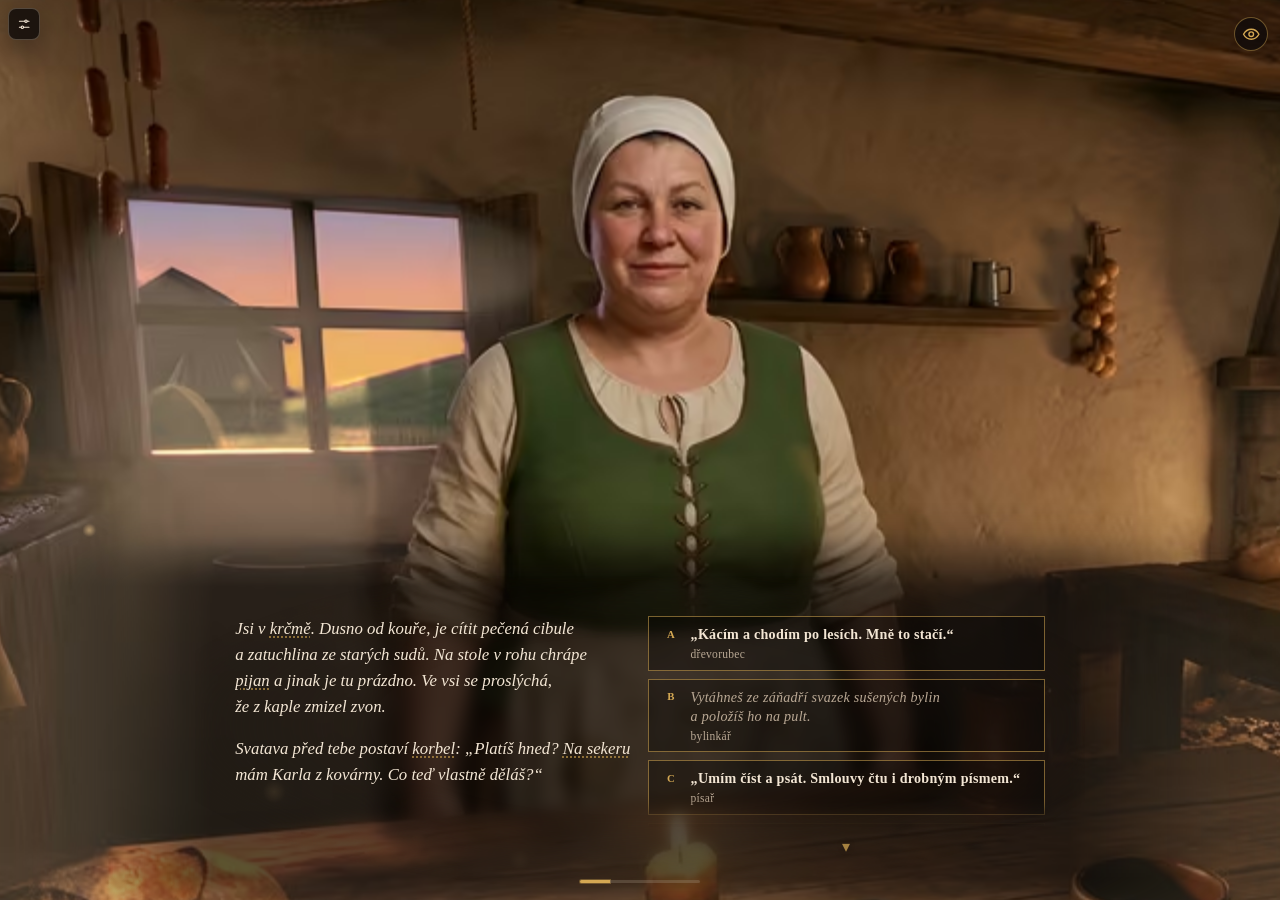
==== 2d/index.html @ 8c7f19e3 "chore: aktualizace výřezu ze soukromého zdroje (6e77dcc)" ====
<!DOCTYPE html>
<html lang="cs">
<head>
  <meta charset="utf-8" />
  <meta name="viewport" content="width=device-width, initial-scale=1, viewport-fit=cover" />
  <meta name="theme-color" content="#0a0806" />
  <meta name="mobile-web-app-capable" content="yes" />
  <meta name="apple-mobile-web-app-capable" content="yes" />
  <meta name="apple-mobile-web-app-status-bar-style" content="black-translucent" />
  <meta name="apple-mobile-web-app-title" content="Machala" />
  <link rel="manifest" href="manifest.webmanifest" />
  <link rel="icon" type="image/png" sizes="32x32" href="icons/favicon-32.png" />
  <link rel="icon" type="image/png" sizes="192x192" href="icons/icon-192.png" />
  <link rel="apple-touch-icon" href="icons/apple-touch-icon.png" />
  <title>Land of Machala · 2D</title>
  <script>
    /* Před CSS/paint: session + boot-pending/settling (final pose before fade-in after Cmd+R). */
    (function () {
      document.documentElement.classList.add("boot-pending");
      document.documentElement.classList.add("boot-settling");
      try {
        var s = JSON.parse(sessionStorage.getItem("lom.storybook") || "null");
        if (s && s.peek) document.documentElement.classList.add("boot-peek");
        if (s && s.scenarioId) document.documentElement.classList.add("boot-storybook");
      } catch (e) {}
    })();

  </script>
  <link rel="stylesheet" href="ui-tokens.css" />
  <link rel="stylesheet" href="tooltip.css" />
  <link rel="stylesheet" href="styles.css" />
</head>
<body>
  <!-- DEV - skrytá mimo file:/localhost, nebo ?dev=0; ?dev=1 / Ctrl+Shift+D ji ukáže -->
  <aside class="storybook-bar is-collapsed" data-dev-only hidden aria-label="Vývojářský storybook">
    <div class="dev-row dev-chrome box-head">
      <button type="button" class="dev-drag has-tip" id="dev-drag" aria-label="Otevřít nebo přesunout panel" aria-expanded="false" aria-controls="dev-detail-panel"><span class="dev-drag-ico" aria-hidden="true"><svg viewBox="0 0 24 24" width="1em" height="1em" fill="none" stroke="currentColor" stroke-width="1.8" stroke-linecap="round" focusable="false"><path d="M4 7h9M17 7h3M4 17h3M11 17h9"/><circle cx="15" cy="7" r="2"/><circle cx="9" cy="17" r="2"/></svg></span></button>
      <span class="dev-drag-slot" aria-hidden="true"></span>
      <div class="dev-knob dev-main">
        <select id="dev-scenario" aria-label="Předvolba scény (nastaví přepínače)"></select>
      </div>
      <button type="button" class="dev-btn dev-reset reset-btn" id="dev-reset" aria-label="Obnovit podle presetu scény" title="Obnovit podle presetu scény">↺</button>
      <label class="dev-opacity has-tip" data-tip="Průhlednost panelu"><span class="sr-only">Průhlednost</span><input type="range" id="dev-opacity" min="0" max="100" value="100" /></label>
    </div>
    <div class="dev-scroll">
      <div id="dev-detail-panel" class="dev-detail" hidden>
        <!-- Order: Čas a počasí (subsections Čas, Počasí) → Scéna (Kamera, Pozice, Objekty, Efekty) → Ladění. Stav systému is its own box below.
             Subsections are nested dev-sub details (indented, open state per browser). Same model as the 3D view (systems/scene-controls.js). -->
        <details class="dev-sec" data-sec="cas" open><summary class="box-subhead">Čas a počasí</summary>
          <details class="dev-sub" data-sub="cas" open><summary>Čas</summary>
            <div class="dev-row dev-world-clock-row" id="dev-world-clock"></div>
            <div class="dev-row dev-knobs" data-knob-sec="cas"></div>
          </details>
          <details class="dev-sub" data-sub="pocasi" open><summary>Počasí</summary>
            <div class="dev-scene-compose" id="dev-weather"></div>
          </details>
        </details>
        <details class="dev-sec" data-sec="world" open><summary class="box-subhead">Scéna</summary>
          <div class="dev-row dev-knobs" data-knob-sec="world"></div>
          <details class="dev-sub" data-sub="kamera" open><summary>Kamera</summary>
            <div class="dev-scene-compose" id="dev-scene-camera"></div>
          </details>
          <details class="dev-sub" data-sub="pozice" open><summary>Pozice a obsazení</summary>
            <div class="dev-scene-compose" id="dev-scene-compose"></div>
          </details>
          <details class="dev-sub" data-sub="objekty" open><summary>Objekty</summary>
            <div class="dev-world-objects" id="dev-world-objects" aria-live="polite"></div>
            <pre class="dev-world-out" id="dev-world-out" aria-live="polite"></pre>
          </details>
          <details class="dev-sub" data-sub="efekty" open><summary>Efekty</summary>
            <div class="dev-scene-compose" id="dev-scene-effects"></div>
          </details>
        </details>
        <p class="dev-group">Vývojářské</p>
        <details class="dev-sec" data-sec="debug"><summary class="box-subhead">Ladení</summary><div class="dev-row dev-toggles" id="dev-debug-toggles" role="group" aria-label="Ladení layoutu (dev)"></div></details>
      </div>
      <p id="dev-note" class="dev-note hidden"></p>
    </div>
  </aside>
  <!-- Stav systému: its own floating box next to the dev box (same chrome, handle, drag and saved position). DEV only, like the dev box. -->
  <aside class="storybook-bar status-bar is-collapsed" id="status-bar" data-dev-only hidden aria-label="Stav systému">
    <div class="dev-row dev-chrome box-head">
      <button type="button" class="dev-drag has-tip" id="status-drag" aria-label="Otevřít nebo přesunout panel Stav systému" aria-expanded="false" aria-controls="status-panel"><span class="dev-drag-ico" aria-hidden="true"><svg viewBox="0 0 24 24" width="1em" height="1em" fill="none" stroke="currentColor" stroke-width="1.8" stroke-linecap="round" stroke-linejoin="round" focusable="false"><path d="M2 12h4l2.5-6 4 12 2.5-6H22"/></svg></span></button>
      <span class="dev-drag-slot" aria-hidden="true"></span>
      <span class="status-bar-title">Stav systému</span>
      <label class="dev-opacity has-tip" data-tip="Průhlednost panelu"><span class="sr-only">Průhlednost</span><input type="range" id="status-opacity" min="0" max="100" value="100" /></label>
    </div>
    <div class="dev-scroll">
      <div id="status-panel" class="dev-detail">
        <div id="dev-status" class="dev-status"></div>
      </div>
    </div>
  </aside>
  <!-- Admin switch (top-left, mirror of the eye); shown by app.js only in dev or for an admin session on the world server. Same corner and size as the 2D button in the admin. -->
  <a class="admin-switch has-tip" id="admin-switch" href="/" data-tip="Admin" aria-label="Admin" hidden><svg viewBox="0 0 24 24" aria-hidden="true"><path d="M4 8h13M13.5 4.5 17 8l-3.5 3.5"/><path d="M20 16H7M10.5 12.5 7 16l3.5 3.5"/></svg></a>

  <!-- PROLOG -->
  <main data-screen="origins" class="view-full landing-screen hidden">
    <div class="origins-stage">
      <div class="landing-bg" aria-hidden="true"></div>
      <!-- Stage-level: top-right of viewport (landscape = horizontal center). Outside melt for hits. -->
      <button type="button" class="btn-ghost peek-btn has-tip" data-act="prolog-peek" data-tip="Rozhlédnout se" title="Rozhlédnout se" aria-label="Rozhlédnout se" aria-pressed="false"><span aria-hidden="true"><svg viewBox="0 0 24 24" width="1.1em" height="1.1em" fill="none" stroke="currentColor" stroke-width="1.8" stroke-linecap="round" stroke-linejoin="round" focusable="false"><path d="M2 12s3.6-6.5 10-6.5S22 12 22 12s-3.6 6.5-10 6.5S2 12 2 12Z"/><circle cx="12" cy="12" r="3"/></svg></span></button>
      <!-- Whole-scene view only: the drag cue (grab cursor on the picture + this small icon). -->
      <p class="peek-drag-hint" role="img" aria-label="Posuň pohled" title="Posuň pohled"><svg viewBox="0 0 24 24" width="1em" height="1em" fill="none" stroke="currentColor" stroke-width="1.8" stroke-linecap="round" stroke-linejoin="round" aria-hidden="true" focusable="false"><path d="M12 3v18M3 12h18M9 6l3-3 3 3M9 18l3 3 3-3M6 9l-3 3 3 3M18 9l3 3-3 3"/></svg></p>
      <div class="landing-frame narrow prolog-frame">
        <section class="auth-card grow-card">
          <button type="button" class="origin-side-nav prev" data-act="origin-back" title="Zpět" aria-label="Zpět" hidden><span class="edge-chevron" aria-hidden="true">▾</span></button>
          <button type="button" class="origin-side-nav next" data-act="origin-fwd" title="Další" aria-label="Další" hidden><span class="edge-chevron" aria-hidden="true">▾</span></button>
          <div class="scroll-hint top origin-scroll-edge" aria-hidden="true"><span class="edge-chevron">▾</span></div>
          <div class="scroll-hint bottom origin-scroll-edge" aria-hidden="true"><span class="edge-chevron">▾</span></div>
          <div class="origin-progress" aria-hidden="true"></div>
          <div id="origins-box"></div>
        </section>
      </div>
      <!-- Toasts live in the stage so letterbox/pillarbox bars stay empty (dev bar stays on body). -->
      <div id="toast-host" class="toast-host in-stage" aria-live="polite"></div>
    </div>
  </main>

  <script src="js/data/characters.js"></script>
  <script src="js/data/kodex.js"></script>
  <script src="js/systems/clock.js"></script>
  <script src="js/systems/variants.js"></script>
  <script src="js/systems/weather.js"></script>
  <script src="js/systems/prolog-camera.js"></script>
  <script src="js/systems/particles.js"></script>
  <script src="js/systems/kodex.js"></script>
  <script src="js/ui/particles-view.js"></script>
  <script src="js/dev/scenarios.js"></script>
  <script src="ui-kit.js"></script>
  <script src="tooltip.js"></script>
  <script src="js/ui/boot-hold.js"></script>
  <script src="app.js"></script>
  <script src="js/ui/peek.js"></script>
  <script src="js/ui/devbar.js"></script>
  <script src="js/ui/storybook.js"></script>
  <script src="js/ui/world-demo.js"></script>
  <script src="js/ui/scene-compose-demo.js"></script>
  <script src="app-boot.js"></script>
  <script src="js/ui/pwa-register.js"></script>
</body>
</html>
---- 2d/ui-tokens.css ----
/* Shared UI tokens for 2d and admin (admin loads this file from ../2d/).
   Values are copied from the :root blocks of 2d/styles.css and admin/admin.css; no new look lives here.
   Surfaces keep their own palette and use these names where they match. Load this before the surface stylesheet. */
:root {
  /* accent: 2d gold; admin's #d4a35a is treated as the same accent */
  --ui-accent: #d4a853;
  --ui-accent-weak: rgba(212, 168, 83, 0.15);
  --ui-accent-hover: #e8c57a;

  /* surfaces (2d values) */
  --ui-bg: #140e0c;
  --ui-fg: #f3e6d4;
  --ui-panel: rgba(18, 12, 10, 0.78);
  --ui-border: rgba(212, 168, 83, 0.55);
  --ui-radius: 4px;

  /* spacing (same scale as 2d/styles.css --space-1..5) */
  --ui-space-1: 0.25rem;
  --ui-space-2: 0.5rem;
  --ui-space-3: 0.75rem;
  --ui-space-4: 1rem;
  --ui-space-5: 1.5rem;

  /* status (ok: 2d --ok; warn and danger: admin --warn and --bad) */
  --ui-ok: #6a9e6a;
  --ui-warn: #c9a24a;
  --ui-danger: #c15a4a;
}
---- 2d/tooltip.css ----
/* Shared tooltip styles (tooltip.js): loaded by 2D, Admin and the play page. Fallbacks keep it right where the page has no theme variables. */
.stat-icon .tip-bubble { display: none !important; }
.float-tip {
  display: none;
  position: fixed;
  z-index: 500;
  width: max-content;
  max-width: min(14rem, 70vw);
  display: flex;
  align-items: center;
  padding: 6px 10px;
  border: 1px solid rgba(212, 168, 83, 0.4);
  background: rgba(26, 18, 16, 0.88);
  color: var(--fg, #f3e6d4);
  font-size: 0.75rem;
  line-height: 1.35;
  white-space: normal;
  overflow-wrap: anywhere;
  text-wrap: pretty;
  pointer-events: none;
  box-shadow: 0 4px 12px rgba(0,0,0,0.4);
  backdrop-filter: blur(3px);
  transform: translate(-50%, -100%);
  border-radius: var(--radius-ui, 3px);
  /* Position is measured while visibility:hidden – no place→clamp jump. */
}
abbr.kodex {
  position: relative;
  text-decoration: underline dotted;
  text-decoration-color: rgba(212, 168, 83, 0.7);
  text-underline-offset: 0.2em;
  cursor: help;
}
.float-tip.show { display: flex; }
.float-tip.below { transform: translate(-50%, 0.35rem); }
.float-tip .tip-bits {
  display: flex;
  flex-wrap: wrap;
  gap: var(--space-1, 0.25rem);
  align-items: center;
}
.float-tip .tip-bit {
  display: inline-flex;
  align-items: center;
  gap: 0.2rem;
  padding: 0.12rem 0.35rem;
  border: 1px solid rgba(185, 168, 148, 0.28);
  background: rgba(0, 0, 0, 0.35);
  border-radius: 2px;
  max-width: 100%;
}
.float-tip .tip-ico {
  display: inline-grid;
  place-items: center;
  width: 1.15rem;
  height: 1.15rem;
  flex-shrink: 0;
  border: 1px solid rgba(185, 168, 148, 0.25);
  background: rgba(0, 0, 0, 0.4);
  font-size: 0.75rem;
  line-height: 1;
}
.has-tip {
  cursor: help;
}
---- 2d/styles.css ----
/* --- soft reset: box model + list; heading/odstavce mají vlastní rytmus níž --- */
*, *::before, *::after { box-sizing: border-box; }
html { -webkit-text-size-adjust: 100%; }
body { margin: 0; }
ul, ol { margin: 0; padding: 0; list-style: none; }
button, input, select, textarea { font: inherit; color: inherit; margin: 0; }
img, svg { display: block; max-width: 100%; }
:focus-visible { outline: 2px solid var(--accent); outline-offset: 2px; }

/* scrollbary - tenké, bez systémové bílé desky */
* {
  scrollbar-width: thin;
  scrollbar-color: rgba(185, 168, 148, 0.4) transparent;
}
*::-webkit-scrollbar {
  width: 5px;
  height: 5px;
}
*::-webkit-scrollbar-track {
  background: transparent;
}
*::-webkit-scrollbar-thumb {
  background: rgba(185, 168, 148, 0.35);
  border-radius: 999px;
}
*::-webkit-scrollbar-thumb:hover {
  background: rgba(212, 168, 83, 0.5);
}
*::-webkit-scrollbar-corner {
  background: transparent;
}

:root {
  --bg: #140e0c;
  --fg: #f3e6d4;
  /* shared small radius for UI chrome (tooltips and similar) */
  --radius-ui: 3px;
  /* jedna sklenice pro prolog/status – měň jen tady */
  --panel: rgba(18, 12, 10, 0.78);
  --panel-blur: 8px;
  --panel-solid: #1a1210; /* sticky / překryvy nad scrollem */
  --line: rgba(212, 168, 83, 0.55);
  --accent: var(--ui-accent);
  --accent-text: #1a1210;
  --muted: #b9a894;
  --log: rgba(42, 34, 28, 0.94);
  --forest: rgba(36, 48, 40, 0.94);
  --safe-t: env(safe-area-inset-top, 0px);
  --safe-r: env(safe-area-inset-right, 0px);
  --safe-b: env(safe-area-inset-bottom, 0px);
  --safe-l: env(safe-area-inset-left, 0px);
  /* Visual viewport (JS sync); fallback = layout. Avoids mobile URL-bar crop. */
  --vvw: 100vw;
  --vvh: 100dvh;
  --vv-top: 0px;
  --vv-left: 0px;
  /* Full visual viewport; chrome pads with --safe-* (PWA notch / home indicator). */
  --shell-h: var(--vvh);
  /* Shared scene bezel (letterbox bars, PWA unsafe bands, theme-color). */
  --scene-void: #0a0806;
  --scene-fade-ms: 420ms;
  /* Shared with SCENE_FADE_EASE in app.js – peek melt/stage/letterbox/bg together. */
  --scene-fade-ease: cubic-bezier(0.22, 1, 0.36, 1);
  --dev-pad: 0px;
  --hp: #c45c4a;
  --mp: #5a8fc8;
  --ok: #6a9e6a;
  --font-display: "Palatino Linotype", Palatino, Georgia, serif;
  --font-ui: "Palatino Linotype", Palatino, Georgia, serif;
  --radius: 4px;
  /* spacing palette - jen tyto; žadné ad-hoc rem u margin/padding/gap */
  --space-1: 0.25rem;
  --space-2: 0.5rem;
  --space-3: 0.75rem;
  --space-4: 1rem;
  --space-5: 1.5rem;
  --gap: var(--space-3);   /* default uvnitř komponent */
  --stack: var(--space-4); /* mezi většími bloky */
  --content-max: 72rem; /* ~1150px - herní shell */
  --game-min: 20rem; /* 320px - nejmenší podporovaný telefon */
  --shell-w: min(100%, 38rem); /* šířka akčního docku */
  --col-w: min(100%, calc(var(--shell-w) + 2rem)); /* společná šířka boxů + logu + docku */
  --footer-h: calc(3.4rem + var(--safe-b));
}

/* Rytmus = parent gap. Nuluj i user-agent / zbytečné offsety. */
h1, h2, h3, h4, p, ul, ol, li, blockquote, figure, dl, dt, dd, pre {
  margin: 0;
}
h1, h2, h3, h4 { font-weight: 600; line-height: 1.25; }
p, li { line-height: 1.45; }
.clip {
  overflow: hidden;
  text-overflow: ellipsis;
  white-space: nowrap;
}

html, body {
  height: 100%;
  height: var(--vvh);
  font-family: var(--font-ui);
  /* Match theme-color / letterbox – avoid a cut band outside the shell. */
  background: var(--scene-void);
  color: var(--fg);
  overflow: hidden;
  min-width: var(--game-min);
}

/* plovoucí box: chrome sticky; šířka stejná i při minimalizaci */
.storybook-bar {
  --dev-opacity: 0.8;
  /* height of the box header row (.box-head) */
  --box-head-h: 2rem;
  /* sticky chain (see "Sticky headers" below). The scroll area (.dev-scroll) starts right under .box-head, so its
     scrollport top is the reference: level 1 sticks at 0, level 2 sits under the level-1 row (--sub-h tall, fixed). */
  --sub-h: 1.5rem;
  --stick-1: 0px;
  --stick-2: calc(var(--stick-1) + var(--sub-h));
  position: fixed;
  top: calc(0.5rem + var(--safe-t));
  left: calc(0.5rem + var(--safe-l));
  right: auto;
  /* Above scene melt / bake fades – drag handle always reachable. */
  z-index: 200;
  isolation: isolate;
  display: flex;
  flex-direction: column;
  flex-wrap: nowrap;
  align-items: stretch;
  gap: 0;
  width: min(22rem, calc(100vw - 1rem - var(--safe-l) - var(--safe-r)));
  min-width: 2rem;
  /* max-width jen viewport – ne 2rem při collapse (to by X sevřelo hned a width transition by nic nedělala) */
  max-width: calc(100vw - 1rem - var(--safe-l) - var(--safe-r));
  max-height: calc(100dvh - 1rem - var(--safe-t) - var(--safe-b));
  padding: 0;
  box-sizing: border-box;
  border: 1px solid rgba(185, 168, 148, 0.35);
  border-radius: 8px;
  /* pozadí + obsah (kromě drag) řídí --dev-opacity; handle zůstane vždy vidět.
     Bez backdrop-filter: na mobilu WebKit zrcadlí výřez scény do 2×2 dlaždic. */
  background: rgba(13, 9, 8, var(--dev-opacity));
  backdrop-filter: none;
  -webkit-backdrop-filter: none;
  font-size: 0.68rem;
  color: var(--muted);
  overflow: hidden;
  box-shadow: 0 8px 28px rgba(0, 0, 0, calc(0.45 * var(--dev-opacity)));
  /* height:auto + max-height – obě směry (otevřít i sbalit) jdou animovat */
  height: auto;
  transition:
    width 0.34s cubic-bezier(0.22, 1, 0.36, 1),
    max-height 0.34s cubic-bezier(0.22, 1, 0.36, 1),
    border-radius 0.28s ease,
    box-shadow 0.28s ease;
}
.storybook-bar.is-dragging { cursor: grabbing; transition: none; }
/* sbaleno = jen čtverec; jen width + max-height (bez max-width:2rem → X hardcut) */
.storybook-bar.is-collapsed,
.storybook-bar.is-minimized {
  width: 2rem;
  min-height: 2rem;
  max-height: 2rem;
  border-radius: 8px;
  padding: 0;
}
.storybook-bar .dev-scroll {
  transition:
    opacity 0.28s ease,
    max-height 0.34s cubic-bezier(0.22, 1, 0.36, 1),
    padding 0.28s ease;
  max-height: min(70vh, 36rem);
  opacity: 1;
}
.storybook-bar.is-collapsed .dev-scroll,
.storybook-bar.is-minimized .dev-scroll {
  display: block !important;
  max-height: 0 !important;
  opacity: 0;
  padding-top: 0 !important;
  padding-bottom: 0 !important;
  overflow: hidden !important;
  pointer-events: none;
}
.storybook-bar.is-collapsed .dev-chrome,
.storybook-bar.is-minimized .dev-chrome {
  padding: 0;
  margin: 0;
  border-bottom: none;
  width: 100%;
  /* bar has a 1px border: inner square = 2rem - 2px, so the grip button stays square */
  min-height: calc(2rem - 2px);
  height: calc(2rem - 2px);
  display: grid;
  place-items: center;
  background: transparent;
  backdrop-filter: none;
  -webkit-backdrop-filter: none;
  transition: padding 0.28s ease, border-color 0.28s ease;
}
/* Ne display:none – ven z flow + fade, ať sbalení nejede hardcut */
.storybook-bar .dev-chrome > :not(.dev-drag) {
  transition: opacity 0.22s ease;
}
.storybook-bar.is-collapsed .dev-chrome > :not(.dev-drag),
.storybook-bar.is-minimized .dev-chrome > :not(.dev-drag) {
  position: absolute;
  width: 1px;
  height: 1px;
  padding: 0;
  margin: -1px;
  overflow: hidden;
  clip: rect(0, 0, 0, 0);
  white-space: nowrap;
  border: 0;
  opacity: 0;
  pointer-events: none;
}
.storybook-bar.is-collapsed .dev-chrome > .dev-drag,
.storybook-bar.is-minimized .dev-chrome > .dev-drag {
  width: calc(2rem - 2px);
  height: calc(2rem - 2px);
  min-width: 0;
  min-height: 0;
  border: none;
  border-radius: 7px;
  background: transparent;
  color: var(--fg);
}
.storybook-bar .dev-chrome {
  --dev-chrome-h: var(--box-head-h);
  position: sticky;
  top: 0;
  z-index: 2;
  flex-shrink: 0;
  flex-wrap: nowrap;
  align-items: center;
  gap: 0.3rem;
  /* No top/left inset: the fixed handle sits on the box corner, the row starts right under the border. */
  padding: 0 0.45rem 0 0;
  background: rgba(13, 9, 8, var(--dev-opacity));
  border-bottom: 1px solid rgba(185, 168, 148, 0.22);
  backdrop-filter: none;
  -webkit-backdrop-filter: none;
  min-height: var(--dev-chrome-h);
}
/*
 * Sticky headers, one pattern for both floating boxes (dev box, Stav systému). .box-head = the box header (the handle row,
 * outside the scroll area, always on top). Section summaries are sticky rows inside .dev-scroll: level 1 (.box-subhead on
 * a section summary, and the status sections) sticks at --stick-1; level 2 (details.dev-sub > summary) sticks at
 * --stick-2, directly under its parent row. Rows are --sub-h tall, so the offsets are exact. A later row at the same
 * level paints over an earlier one (DOM order); level 1 is above level 2. Backgrounds follow --dev-opacity. The box clips
 * everything with its border-radius (overflow: hidden), so a row never paints square corners outside the box.
 * The intro text of Stav systému is a plain .box-subhead <div> in app markup; it is not a summary, so it scrolls normally.
 */
.storybook-bar .box-head { position: sticky; top: 0; z-index: 2; }
.storybook-bar summary.box-subhead,
.storybook-bar .dev-sys-sec > summary {
  position: sticky;
  top: var(--stick-1);
  z-index: 3;
  height: var(--sub-h);
  box-sizing: border-box;
  margin: 0 -0.5rem;
  padding: 0 0.5rem;
  background: rgba(13, 9, 8, var(--dev-opacity));
}
/* Stav systému: sizes to its content; the list scrolls inside the box (the box max-height keeps it in the viewport). */
.storybook-bar.status-bar .dev-scroll { max-height: calc(100dvh - 3rem); }
.storybook-bar .status-bar-title {
  flex: 1 1 auto;
  min-width: 0;
  padding: 0 0.3rem;
  overflow: hidden;
  white-space: nowrap;
  text-overflow: ellipsis;
  font-size: 0.7rem;
  color: var(--fg);
}
/* One optical row: drag / select / ↺ / opacity share the same height + center. */
.storybook-bar .dev-chrome > .dev-btn,
.storybook-bar .dev-chrome > .dev-main select,
.storybook-bar .dev-chrome > .dev-drag {
  box-sizing: border-box;
  height: var(--dev-chrome-h);
  min-height: var(--dev-chrome-h);
  margin: 0;
}
.storybook-bar .dev-chrome > .dev-btn {
  display: inline-flex;
  align-items: center;
  justify-content: center;
  padding: 0 0.55rem;
  line-height: 1;
  font-size: 0.85rem;
}
.storybook-bar .dev-chrome > .dev-main {
  display: inline-flex;
  align-items: center;
  align-self: center;
  height: var(--dev-chrome-h);
}
.storybook-bar .dev-chrome > .dev-main select {
  display: block;
  padding: 0 0.4rem;
  line-height: var(--dev-chrome-h);
  font-size: 0.7rem;
}
.storybook-bar .dev-chrome > .dev-opacity {
  display: inline-flex;
  align-items: center;
  align-self: center;
  height: var(--dev-chrome-h);
  margin: 0;
}
.storybook-bar .dev-scroll {
  flex: 1 1 auto;
  min-height: 0;
  overflow-x: hidden;
  overflow-y: auto;
  -webkit-overflow-scrolling: touch;
  /* No top padding: a sticky row sticks at the scrollport edge, so padding above it would show scrolled content. */
  padding: 0 0.5rem 0.5rem;
  display: flex;
  flex-direction: column;
  gap: 0.35rem;
  /* max-height / opacity / transition: viz pravidla výš (collapse) */
}
.storybook-bar .dev-scroll > :first-child {
  margin-top: 0.35rem;
}
/* Spacer under the fixed handle: keeps the row's first real control where the handle was. */
.storybook-bar .dev-drag-slot {
  flex: 0 0 var(--dev-chrome-h, var(--box-head-h));
  width: var(--dev-chrome-h, var(--box-head-h));
  height: var(--dev-chrome-h, var(--box-head-h));
}
.storybook-bar.is-collapsed .dev-chrome > .dev-drag-slot,
.storybook-bar.is-minimized .dev-chrome > .dev-drag-slot { display: none; }
/* drag handle = vždy čtverec; position:fixed: box je kotvený k handle (JS placeBar), ne naopak – sbalení handle nehýbe */
.storybook-bar .dev-drag {
  position: fixed;
  z-index: 3;
  box-sizing: border-box;
  flex: 0 0 auto;
  align-self: center; /* never stretch to the row: stays a true square */
  width: var(--dev-chrome-h, var(--box-head-h));
  height: var(--dev-chrome-h, var(--box-head-h));
  min-width: var(--dev-chrome-h, var(--box-head-h));
  min-height: var(--dev-chrome-h, var(--box-head-h));
  display: inline-flex;
  align-items: center;
  justify-content: center;
  cursor: grab;
  touch-action: none; /* touch drag must not turn into page scroll / pointercancel */
  -webkit-user-select: none;
  user-select: none;
  border: 1px solid rgba(185, 168, 148, 0.45);
  border-radius: 6px;
  background: rgba(13, 9, 8, 0.92);
  color: var(--fg);
  padding: 0;
  margin: 0;
  font-size: 0.9rem;
  line-height: 1;
  aspect-ratio: 1;
}
.storybook-bar .dev-drag .dev-drag-ico {
  display: flex;
  align-items: center;
  justify-content: center;
  width: 1em;
  height: 1em;
  line-height: 1;
}
.storybook-bar .dev-drag .dev-drag-ico svg,
.peek-btn > span svg { display: block; }
.storybook-bar .dev-drag:active,
.storybook-bar.is-dragging .dev-drag { cursor: grabbing; }
.storybook-bar .dev-opacity {
  display: inline-flex;
  align-items: center;
  margin: 0;
  min-width: 3.5rem;
  cursor: pointer;
}
.storybook-bar .dev-opacity input[type="range"] {
  width: 3.5rem;
  margin: 0;
  padding: 0;
  cursor: pointer;
  accent-color: var(--accent);
}
.storybook-bar .dev-main { flex: 1 1 auto; min-width: 0; }
.storybook-bar .dev-main select { flex: 1 1 auto; min-width: 0; max-width: none; cursor: pointer; }
.storybook-bar .dev-btn {
  flex-shrink: 0;
  display: inline-flex;
  align-items: center;
  justify-content: center;
  padding: 0.3rem 0.45rem;
  white-space: nowrap;
  cursor: pointer;
  line-height: 1;
  box-sizing: border-box;
}
/* The one reset button (↺): same size and glyph nudge everywhere in the dev box; the chrome row uses it too. */
.storybook-bar .dev-btn.dev-reset,
.storybook-bar .dev-chrome > .dev-btn.dev-reset {
  --dev-reset-size: 1.7rem;
  padding: 0;
  width: var(--dev-reset-size);
  min-width: var(--dev-reset-size);
  height: var(--dev-reset-size);
  min-height: var(--dev-reset-size);
  font-size: 0.95rem;
  transform: translateY(0.04em);
}
.storybook-bar button,
.storybook-bar select,
.storybook-bar summary,
.storybook-bar label,
.storybook-bar input[type="range"],
.storybook-bar input[type="checkbox"],
.storybook-bar .dev-chk {
  cursor: pointer;
}
.storybook-bar .dev-drag { cursor: grab; }
.storybook-bar .dev-drag:active,
.storybook-bar.is-dragging .dev-drag { cursor: grabbing; }
/* veřejná ukázka: jen drag (toggle) / průhlednost + Místo + Doba */
.storybook-bar.is-public-demo .dev-main,
.storybook-bar.is-public-demo #dev-reset { display: none !important; }
.storybook-bar.is-public-demo .dev-chrome { border-bottom: none; }
.storybook-bar.is-public-demo:not(.is-collapsed):not(.is-minimized) .dev-chrome {
  border-bottom: 1px solid rgba(185, 168, 148, 0.22);
}
.storybook-bar.is-public-demo .dev-group,
.storybook-bar.is-public-demo .dev-sec[data-sec="boj"],
.storybook-bar.is-public-demo .dev-sec[data-sec="debug"],
.storybook-bar.is-public-demo .dev-sec[data-sec="svet"],
.storybook-bar.is-public-demo .dev-sub[data-sub="efekty"] { display: none !important; }
.storybook-bar.is-public-demo .dev-sec[data-sec="cas"] > summary,
.storybook-bar.is-public-demo .dev-sec[data-sec="world"] > summary { display: none; }
.storybook-bar.is-public-demo .dev-sec[data-sec="cas"],
.storybook-bar.is-public-demo .dev-sec[data-sec="world"] { border: none; padding: 0; }
.storybook-bar.is-public-demo #dev-world-clock,
.storybook-bar.is-public-demo #dev-world-objects,
.storybook-bar.is-public-demo #dev-world-out { display: none !important; }
body:not(.has-dev) .storybook-bar,
.storybook-bar[hidden] { display: none !important; }
.dev-row { display: flex; flex-wrap: wrap; gap: 0.3rem 0.6rem; align-items: center; }
.dev-knob { display: inline-flex; flex-direction: column; gap: 0.1rem; font-size: 0.6rem; color: var(--muted); }
.dev-knob select, .dev-main select { font: inherit; font-size: 0.7rem; padding: 0.2rem; background: rgba(0,0,0,0.4); color: var(--fg); border: 1px solid var(--line); max-width: 11rem; }
.dev-main { flex-direction: row; align-items: center; gap: 0.3rem; font-size: 0.7rem; }
.dev-main select { max-width: 17rem; }.dev-row.dev-knobs,
.dev-scene-compose .dev-scene-row {
  align-items: center;
}
.dev-row .dev-btn,
.dev-obj-acts .dev-btn {
  display: inline-flex;
  align-items: center;
  justify-content: center;
  min-height: 1.55rem;
  padding: 0.15rem 0.45rem;
  line-height: 1;
  box-sizing: border-box;
}
.dev-knob select {
  min-height: 1.55rem;
  box-sizing: border-box;
}
.dev-chk { display: inline-flex; gap: 0.25rem; align-items: flex-start; white-space: nowrap; cursor: help; }
/* Ladení: long labels → stack, wrap. */
.dev-toggles {
  flex-direction: column;
  align-items: stretch;
  gap: 0.35rem;
}
.dev-toggles .dev-chk {
  white-space: normal;
  line-height: 1.25;
}
.dev-detail { display: flex; flex-direction: column; gap: 0.25rem; }
.dev-sec { padding: 0; }
.dev-sec > summary {
  display: flex;
  align-items: center;
  gap: 0.4rem;
  cursor: pointer;
  font-size: 0.7rem;
  text-transform: uppercase;
  letter-spacing: 0.06em;
  color: var(--fg);
  list-style: none;
  padding: 0.2rem 0.1rem;
  line-height: 1.25;
}
.dev-sec > summary::-webkit-details-marker { display: none; }
.dev-sec[open] > summary { margin-bottom: 0.25rem; }
/* chevron: stejná výška řádku jako text (align-items:center, bez margin-top) */
.dev-sec > summary::before {
  content: "";
  box-sizing: border-box;
  width: 0.4rem;
  height: 0.4rem;
  border-right: 1.5px solid currentColor;
  border-bottom: 1.5px solid currentColor;
  /* viditelný šev „>“ leží v půlce čtverce: posun o půl diagonály ho vystředí k textu */
  transform: translate(-0.14rem, 0) rotate(-45deg);
  transform-origin: 50% 50%;
  transition: transform 0.15s;
  flex-shrink: 0;
  margin: 0;
}
.dev-sec[open] > summary::before { transform: translate(0, -0.14rem) rotate(45deg); }
.dev-note { margin: 0; color: var(--muted); }
.dev-world-out {
  margin: 0.35rem 0 0;
  padding: 0.35rem 0.45rem;
  max-height: 6rem;
  overflow: auto;
  font: 0.65rem/1.35 ui-monospace, monospace;
  color: var(--muted);
  background: rgba(0, 0, 0, 0.25);
  border: 1px solid var(--line);
  white-space: pre-wrap;
  width: 100%;
  box-sizing: border-box;
}
.dev-world-clock-row {
  width: 100%;
  gap: 0.45rem;
  align-items: center;
}
.dev-world-hour-knob {
  flex: 1 1 8rem;
  min-width: 7rem;
}
.dev-world-hour-knob input[type="range"] {
  width: 100%;
  height: 1.25rem;
  margin: 0;
  accent-color: var(--accent);
  vertical-align: middle;
}
.dev-world-hour-label {
  font: 0.72rem/1 ui-monospace, monospace;
  color: var(--fg);
  white-space: nowrap;
  /* fixed slot (longest text "15:00 · odpoledne"): the slider next to it must not change size while the text does */
  flex: 0 0 auto;
  width: 17ch;
  font-variant-numeric: tabular-nums;
  display: inline-flex;
  align-items: center;
  min-height: 1.55rem;
}
.dev-world-clock-row > .dev-btn {
  align-self: center;
}
.dev-world-objects {
  display: flex;
  flex-direction: column;
  gap: 0.45rem;
  width: 100%;
  margin-top: 0.35rem;
}
.dev-obj {
  display: flex;
  flex-direction: column;
  gap: 0.25rem;
  padding: 0.4rem 0.45rem;
  border: 1px solid rgba(185, 168, 148, 0.28);
  border-radius: 6px;
  background: rgba(0, 0, 0, 0.22);
  width: 100%;
  box-sizing: border-box;
}
.dev-obj-head {
  display: flex;
  flex-wrap: wrap;
  align-items: center;
  justify-content: space-between;
  gap: 0.35rem;
}
.dev-obj-name {
  font-size: 0.72rem;
  color: var(--fg);
  font-weight: 600;
}
.dev-obj-state {
  display: inline-flex;
  align-items: center;
  gap: 0.3rem;
  font-size: 0.6rem;
  color: var(--muted);
}
.dev-obj-state select {
  font: inherit;
  font-size: 0.68rem;
  padding: 0.15rem 0.25rem;
  background: rgba(0, 0, 0, 0.4);
  color: var(--fg);
  border: 1px solid var(--line);
  max-width: 8rem;
}
.dev-obj-prog {
  display: flex;
  align-items: center;
  gap: 0.4rem;
}
.dev-obj-bar {
  flex: 1 1 auto;
  height: 0.35rem;
  border-radius: 99px;
  background: rgba(185, 168, 148, 0.2);
  overflow: hidden;
}
.dev-obj-bar > i {
  display: block;
  height: 100%;
  background: var(--accent);
  border-radius: inherit;
}
.dev-obj-prog-label {
  font-size: 0.6rem;
  color: var(--muted);
  white-space: nowrap;
}
.dev-obj-acts {
  display: flex;
  flex-wrap: wrap;
  gap: 0.25rem;
}
.dev-status { margin: 0; }
.dev-status ul.dev-sys-list,
.dev-status ul { margin: 0.3rem 0 0; padding: 0; list-style: none; display: grid; gap: 0.35rem; }
/* úzký floating panel: jméno+pct nahoře, pruh, poznámka – ne tři pevné sloupce */
.dev-status li {
  display: grid;
  grid-template-columns: minmax(0, 1fr) auto;
  grid-template-areas:
    "name pct"
    "bar bar"
    "note note";
  gap: 0.12rem 0.45rem;
  align-items: baseline;
  padding: 0.15rem 0;
  border-bottom: 1px solid rgba(185, 168, 148, 0.12);
}
.dev-status li:last-child { border-bottom: none; }
.dev-sys-name { grid-area: name; font-weight: 600; color: var(--fg); min-width: 0; overflow-wrap: anywhere; }
.dev-sys-pct { grid-area: pct; font-variant-numeric: tabular-nums; color: var(--muted); white-space: nowrap; }
.dev-status .dev-bar { grid-area: bar; display: block; height: 0.35rem; background: rgba(255,255,255,0.1); border-radius: 2px; overflow: hidden; }
.dev-bar b { display: block; height: 100%; background: #8fbf6a; }
.dev-sys-note, .dev-status em { grid-area: note; opacity: 0.7; font-style: normal; font-size: 0.92em; line-height: 1.3; }
.dev-total, .dev-legend { margin: 0.2rem 0; }
.sys-funguje { color: #8fbf6a; font-weight: 600; }
.sys-maketa { color: #d49a4a; font-weight: 600; }
.sys-chybí { color: #c0604a; font-weight: 600; }
.dev-btn.active {
  border-color: var(--accent);
  color: var(--accent);
}

/* --- Button system (znovupoužitelné typy) --- */
button,
.btn {
  font: inherit;
  padding: 0.55rem 0.75rem;
  border: 1px solid var(--line);
  background: rgba(0,0,0,0.3);
  color: var(--fg);
  cursor: pointer;
  text-align: center;
  transition:
    border-color var(--hover-ms, 0.28s) ease,
    background var(--hover-ms, 0.28s) ease,
    color var(--hover-ms, 0.28s) ease;
}
@media (hover: hover) {
  button:hover:not(:disabled):not(.locked):not(.stat-icon):not(.origin-side-nav),
  .btn:hover:not(:disabled):not(.locked):not(.stat-icon) {
    border-color: var(--accent);
    background: rgba(212, 168, 83, 0.14);
  }
  .btn-primary:hover:not(:disabled) {
    background: var(--ui-accent-hover);
    color: #1a1210;
  }
  .btn-primary:hover:not(:disabled) strong,
  .btn-primary:hover:not(:disabled) .hl,
  .btn-primary:hover:not(:disabled) .btn-hint {
    color: #1a1210;
  }
  /* stat ikony - tip ano, „klikací“ fill ne */
  .stat-icon:hover {
    border-color: rgba(212, 168, 83, 0.35);
    background: rgba(0, 0, 0, 0.3);
  }
}
button.primary,
.btn-primary {
  background: var(--accent);
  color: var(--accent-text);
  border-color: var(--accent);
  font-weight: 600;
}
button.primary.wide,
.btn-primary.wide { width: 100%; }button.back {
  border-color: rgba(212, 168, 83, 0.85);
  color: var(--accent);
  font-weight: 600;
  background: rgba(212, 168, 83, 0.08);
}.btn-ghost {
  background: transparent;
  border-color: rgba(212, 168, 83, 0.45);
  color: var(--accent);
}
/* krátká věta pod názvem - dock / volby */
.btn-action {
  display: flex;
  flex-direction: column;
  align-items: flex-start;
  gap: 0.15rem;
  text-align: left;
  padding: 0.45rem 0.65rem;
  max-width: 11.5rem;
}
.btn-action strong {
  font-size: 0.88rem;
  font-weight: 600;
  line-height: 1.35;
  text-wrap: pretty;
  overflow-wrap: anywhere;
  hyphens: auto;
  -webkit-hyphens: auto;
}
.btn-action .btn-hint {
  font-size: 0.72rem;
  color: var(--muted);
  line-height: 1.25;
  font-weight: 400;
}
.btn-action.btn-primary .btn-hint { color: rgba(26, 18, 16, 0.72); }
.btn-action.here {
  border-color: var(--accent);
  background: var(--ui-accent-weak);
}
.hidden { display: none !important; }

.view-full {
  /*
   * Edge-to-edge visual viewport (PWA / notch / home indicator).
   * Interactive chrome pads with --safe-*; bake and letterbox fill the void.
   */
  position: fixed;
  top: var(--vv-top);
  left: var(--vv-left);
  width: var(--vvw);
  height: var(--vvh);
  right: auto;
  bottom: auto;
  display: flex;
  flex-direction: column;
  overflow: hidden;
}
body.has-dev .view-full {
  /* Same shell – floating bar overlays; do not shrink the stage. */
  --shell-h: var(--vvh);
}

/* Prolog stage (class names landing-* kept from the removed landing) */
.landing-screen {
  overflow: auto;
  display: flex;
  flex-direction: column;
}
.landing-bg {
  position: absolute;
  inset: 0;
  z-index: 0;
  background-color: #3a2818;
  background-image:
    linear-gradient(90deg, rgba(18,10,6,0.55), rgba(18,10,6,0.22) 42%, rgba(18,10,6,0.5));
  background-size: cover;
  background-position: center;
}
/* Částice prologu (js/ui/particles-view.js): canvas uvnitř bake, pod melt vrstvami (::after z-index 2) */
.landing-bg > .bg-particles {
  position: absolute;
  inset: 0;
  width: 100%;
  height: 100%;
  z-index: 1;
  pointer-events: none;
}
/* Dev scene compositor (js/ui/scene-view.js): stacked layers under particles */
.landing-bg > .scene-compose {
  position: absolute;
  inset: 0;
  z-index: 0;
  pointer-events: none;
  overflow: hidden;
  transform-origin: center center;
}
.landing-bg > .scene-compose > .scene-compose-stage {
  position: absolute;
  overflow: hidden;
}
/* Unsized stage (before scene-view layoutStage): no layer paints, so none can show a stretched 100% 100% box. */
.landing-bg > .scene-compose > .scene-compose-stage:not(.is-sized) {
  visibility: hidden;
}
.landing-bg > .scene-compose.is-breathing {
  will-change: transform;
  animation: scene-compose-breath var(--scene-breath-period, 10s) ease-in-out infinite;
}
@keyframes scene-compose-breath {
  0%,
  100% {
    transform: translate(0, 0) scale(1);
  }
  50% {
    transform: translate(var(--scene-breath-x, 0px), var(--scene-breath-y, 0px))
      scale(var(--scene-breath-zoom, 1));
  }
}
@media (prefers-reduced-motion: reduce) {
  .landing-bg > .scene-compose.is-breathing {
    animation: none;
  }
}
/* Dev: short outline around an object whose state changed (SceneView.highlight). */
.landing-bg > .scene-compose .scene-highlight {
  position: absolute;
  z-index: 30;
  box-sizing: border-box;
  border: 2px solid var(--accent, #e8c060);
  border-radius: 4px;
  box-shadow: 0 0 0 1px rgba(0, 0, 0, 0.55), 0 0 12px rgba(232, 192, 96, 0.45);
  pointer-events: none;
  animation: scene-highlight var(--scene-highlight-ms, 1400ms) ease-out forwards;
}
@keyframes scene-highlight {
  0% { opacity: 0; }
  12% { opacity: 1; }
  70% { opacity: 1; }
  100% { opacity: 0; }
}
@media (prefers-reduced-motion: reduce) {
  .landing-bg > .scene-compose .scene-highlight { animation: none; }
}
.landing-bg > .scene-compose .scene-layer {
  position: absolute;
  background-size: 100% 100%;
  background-position: center;
  background-repeat: no-repeat;
  /* Layers cross-fade in and out (scene-view.js sets opacity); 0 ms under prefers-reduced-motion. */
  transition: opacity var(--scene-fade-ms, 420ms) var(--scene-fade-ease, ease);
}
/* GL painter (parallax): one canvas covers the stage; the DOM layers above are the still fallback. */
.landing-bg > .scene-compose .scene-gl {
  display: block;
  width: 100%;
  height: 100%;
}
/* Overscan (scene-view.js) scales the stage; the particles follow so flames stay on their candle. */
.landing-bg.has-scene-compose > .bg-particles {
  transform: scale(var(--scene-overscan, 1));
}
/* Bake stays as fallback under the plate layer (no wipe on toggle). */
.landing-bg.has-scene-compose {
  background-color: #140e0c;
}
/* Čas a počasí, Scéna: collapsible subsections (Čas, Počasí, Kamera, Pozice a obsazení, Objekty, Efekty); open state per browser (localStorage).
   Indented with a thin left rule so the nesting under the section reads at a glance. */
.storybook-bar details.dev-sub {
  margin: 0.25rem 0 0;
  padding: 0.1rem 0 0.15rem 0.6rem;
  border-left: 1px solid color-mix(in srgb, var(--muted) 35%, transparent);
}
.storybook-bar details.dev-sub > summary {
  cursor: pointer;
  list-style: none;
  font-size: 0.65rem;
  color: var(--muted);
  letter-spacing: 0.04em;
  /* level 2 sticky row: starts at the sub-rule (border-left), ends at the scroll area edge */
  position: sticky;
  top: var(--stick-2);
  z-index: 2;
  margin: 0 -0.5rem 0 -0.6rem;
  padding: 0.15rem 0.5rem 0.15rem 0.6rem;
  background: rgba(13, 9, 8, var(--dev-opacity));
}
.storybook-bar details.dev-sub > summary::-webkit-details-marker { display: none; }
.storybook-bar details.dev-sub > summary::before { content: "▸ "; }
.storybook-bar details.dev-sub[open] > summary::before { content: "▾ "; }
/* Column of sub-blocks, everything left aligned. (It used to carry .dev-row too, whose align-items:center centred
   every child of the column: that was the centred "Efekty" block.) */
.dev-scene-compose {
  display: flex;
  flex-direction: column;
  align-items: stretch;
  text-align: left;
  gap: 0.5rem;
  width: 100%;
  margin-top: 0.35rem;
  padding-top: 0.35rem;
  border-top: 1px solid color-mix(in srgb, var(--muted) 35%, transparent);
}
.dev-scene-compose:empty { display: none; }
.storybook-bar [hidden] { display: none !important; }
.storybook-bar details.dev-sub[data-sub="efekty"] > .dev-scene-compose,
.storybook-bar details.dev-sub[data-sub="pocasi"] > .dev-scene-compose { border-top: none; margin-top: 0; padding-top: 0; }
.dev-scene-note { margin: 0; font-size: 0.65rem; color: var(--muted); }
.dev-scene-warn { font-size: 0.6rem; color: #d9a066; white-space: nowrap; }
/* Positions: one row per slot (title left, who + reset right, wraps on a narrow panel). */
.dev-scene-slots { display: flex; flex-direction: column; gap: 0.3rem; }
.dev-scene-compose .dev-scene-slot {
  display: flex;
  flex-wrap: wrap;
  align-items: center;
  justify-content: space-between;
  gap: 0.25rem 0.5rem;
}
.dev-scene-compose .dev-scene-slot-show { flex: 1 1 9rem; color: var(--fg); font-size: 0.7rem; text-transform: none; letter-spacing: 0; }
.dev-scene-slot-ctl { display: inline-flex; align-items: center; gap: 0.3rem; }
.dev-scene-compose .dev-scene-slot-ctl select,
.dev-scene-compose #dev-scene-shot {
  font: inherit;
  font-size: 0.7rem;
  padding: 0.15rem 0.25rem;
  min-height: 1.55rem;
  background: rgba(0, 0, 0, 0.4);
  color: var(--fg);
  border: 1px solid var(--line);
}
.dev-scene-compose #dev-scene-shot { flex: 1 1 10rem; min-width: 0; max-width: 15rem; }
/* Effect block: header = open/close, on switch, reset; details below, left aligned. */
.dev-fx { display: flex; flex-direction: column; gap: 0.35rem; }
.dev-fx-head { display: flex; align-items: center; gap: 0.5rem; }
.dev-fx-toggle {
  display: inline-flex;
  align-items: center;
  gap: 0.35rem;
  padding: 0.15rem 0.1rem;
  background: none;
  border: none;
  color: var(--fg);
  font: inherit;
  font-size: 0.7rem;
  cursor: pointer;
  margin-right: auto;
}
.dev-fx-toggle::before {
  content: "";
  width: 0.35rem;
  height: 0.35rem;
  border-right: 1.5px solid currentColor;
  border-bottom: 1.5px solid currentColor;
  transform: translate(-0.1rem, 0) rotate(-45deg);
  transition: transform 0.15s;
}
.dev-fx-toggle[aria-expanded="true"]::before { transform: translate(0, -0.1rem) rotate(45deg); }
.dev-fx-on { font-size: 0.65rem; text-transform: none; letter-spacing: 0; }
.dev-fx-body { display: flex; flex-direction: column; align-items: stretch; gap: 0.35rem; padding-left: 0.2rem; }
.dev-fx-body[hidden] { display: none; }
.dev-obj-head--controls { justify-content: flex-start; }
.dev-scene-compose .dev-scene-row {
  display: flex;
  flex-wrap: wrap;
  align-items: center;
  gap: 0.35rem 0.65rem;
}
.dev-scene-compose .dev-scene-row label {
  display: inline-flex;
  align-items: center;
  gap: 0.3rem;
  min-height: 1.55rem;
  margin: 0;
  line-height: 1.2;
}
.dev-scene-compose .dev-scene-row .dev-knob {
  align-self: center;
}
.dev-scene-compose label {
  display: inline-flex;
  align-items: center;
  gap: 0.3rem;
  font-size: 0.75rem;
  color: var(--muted);
  min-width: 0;
}
.dev-scene-compose .dev-knob {
  display: inline-flex;
  flex-direction: row;
  align-items: center;
  gap: 0.35rem;
}
.dev-scene-compose .dev-knob select {
  min-width: 7.5rem;
  max-width: 11rem;
}
.dev-scene-compose .dev-scene-label {
  margin: 0;
  font-size: 0.65rem;
  letter-spacing: 0.04em;
  text-transform: uppercase;
  color: var(--muted);
  opacity: 0.85;
}
.dev-scene-compose .dev-knob.dev-range {
  display: grid;
  grid-template-columns: 4.4rem minmax(0, 1fr) 3.2rem;
  align-items: center;
  gap: 0.4rem;
}
.dev-scene-compose .dev-range input[type="range"] {
  width: 100%;
  min-width: 0;
}
.dev-scene-compose .dev-range output {
  text-align: right;
  font: 0.65rem ui-monospace, monospace;
}
.dev-scene-compose .dev-scene-row input[type="range"] {
  flex: 0 1 4.5rem;
  min-width: 2.5rem;
}
/* Fixed two-line readout: its text can change with the plate, the box below keeps its place (no jump). */
.dev-scene-readout {
  margin: 0;
  min-height: 2.7em;
  max-height: 2.7em;
  overflow: hidden;
  display: -webkit-box;
  -webkit-line-clamp: 2;
  -webkit-box-orient: vertical;
  font: 0.65rem/1.35 ui-monospace, monospace;
  color: var(--muted);
  opacity: 0.9;
}
/* Dev section heading with its ↺ (label left, reset right). */
.dev-scene-head {
  display: flex;
  align-items: center;
  justify-content: space-between;
  gap: 0.4rem;
}
.dev-scene-head > .dev-scene-label { margin: 0; }
/* Dev: scene objects that take actions (interactive) outlined in the scene, Ohraničení UI only. */
.landing-bg > .scene-compose .scene-hotspot {
  position: absolute;
  z-index: 31;
  box-sizing: border-box;
  /* same outline as the DOM outlines of Ohraničení UI (html.debug-hitboxes … button.dev-btn) */
  outline: 1px dashed rgba(255, 170, 90, 0.9);
  pointer-events: none;
}
/* Scene objects list (dev): state + picture source per object */
.dev-scene-objects summary {
  cursor: pointer;
  font-size: 0.7rem;
  color: var(--muted);
}
.dev-scene-objects ul {
  margin: 0.2rem 0 0;
  padding: 0 0 0 0.9rem;
  font: 0.65rem/1.35 ui-monospace, monospace;
  color: var(--muted);
}
.dev-scene-objects li[data-source="cutout"],
.dev-scene-objects li[data-source="legacy"] {
  color: inherit;
}
.dev-scene-objects li[data-source="missing"],
.dev-scene-objects li[data-source="baked"] {
  color: #d9a066;
}
.dev-scene-compose .dev-scene-slot select {
  margin-left: 0.25rem;
  font-size: 0.7rem;
}
/* Bake / scene crossfade (outgoing frame); duration matches SCENE_FADE_MS in app.js */
.landing-bg > .bg-crossfade {
  position: absolute;
  inset: 0;
  z-index: 0;
  pointer-events: none;
  background-color: transparent;
  opacity: 1;
}
/* Keep portrait / landscape melt fades above the crossfade layer */
[data-screen="origins"] .landing-bg::after {
  z-index: 2;
}
.landing-bg > .bg-crossfade.is-out {
  opacity: 0;
}
@media (prefers-reduced-motion: reduce) {
  .landing-bg > .bg-crossfade {
    transition: none !important;
  }
}
.landing-frame {
  position: relative;
  z-index: 1;
  flex: 1;
  display: flex;
  flex-direction: column;
  gap: var(--stack);
  max-width: var(--content-max);
  width: 100%;
  margin: 0 auto;
  /* Edge-to-edge shell → pad chrome for notch / home indicator. */
  padding:
    max(var(--space-3), var(--safe-t))
    max(1rem, var(--safe-r))
    max(1rem, var(--safe-b))
    max(1rem, var(--safe-l));
  min-height: 100%;
}
.landing-frame.narrow {
  max-width: 520px;
  justify-content: center;
  gap: 1rem;
}.landing-frame.prolog-frame {
  max-width: min(28rem, 100%);
  width: 100%;
}
.grow-card { width: 100%; }
.auth-card {
  border: 1px solid rgba(185, 168, 148, 0.2);
  background: var(--panel);
  padding: 0.7rem 0.8rem;
  display: grid;
  gap: var(--space-2);
  backdrop-filter: blur(var(--panel-blur));
  -webkit-backdrop-filter: blur(var(--panel-blur));
  box-shadow: 0 8px 24px rgba(0, 0, 0, 0.28);
}
#origins-box {
  display: flex;
  flex-direction: column;
  gap: var(--stack);
  min-height: 0;
}.prolog-frame .grow-card {
  min-height: 0;
}
/* prolog: pevná výška (nejvyšší krok = 5 voleb), nic neskáče; uvnitř scrolluje jen seznam voleb */
.prolog-frame #origins-box {
  height: min(42rem, calc(100dvh - var(--dev-pad) - 4rem));
  min-height: 22rem;
}
.prolog-frame #origins-box .origin-body {
  flex: 0 0 auto;
  min-height: 5.25rem;
}
.prolog-frame #origins-box .choice-stack {
  flex: 1 1 auto;
  min-height: 0;
  align-content: start;
  overflow-y: auto;
  -webkit-overflow-scrolling: touch;
}
.prolog-frame #origins-box .choice.btn-action { padding: 0.5rem 0.7rem; }
/* .acc-picked - viz blurb sekce (jen mobil) */
/* volba: písmeno | text (ne písmeno uvnitř věty) */
.choice.btn-action {
  display: grid;
  grid-template-columns: 1.35rem 1fr;
  align-items: start;
  gap: 0.35rem 0.55rem;
  text-align: left;
}
.choice-letter {
  display: flex;
  align-items: center;
  justify-content: center;
  width: 1.35rem;
  /* the box is exactly the first text line (copy: line-height 1.35 of the button font; letter: 0.8em) so the letter centres on it */
  height: calc(1.35em / 0.8);
  margin-top: 0;
  padding: 0;
  border: none;
  border-radius: 0;
  color: var(--accent);
  font-weight: 600;
  font-size: 0.8em;
  letter-spacing: 0.04em;
  line-height: 1;
  background: transparent;
}
.choice-main {
  display: grid;
  gap: 0.2rem;
  min-width: 0;
}
.choice-copy {
  font-weight: 600;
  line-height: 1.35;
  text-wrap: pretty;
}
.choice.picked .choice-letter {
  color: var(--accent);
}
.auth-card h2 { margin: 0; font-weight: 500; }
.sub { margin: 0; color: var(--muted); font-size: 0.95rem; }
label {
  display: grid;
  gap: 0.3rem;
  font-size: 0.72rem;
  letter-spacing: 0.1em;
  text-transform: uppercase;
  color: var(--accent);
}
input, select {
  font: inherit;
  padding: 0.55rem 0.65rem;
  border: 1px solid var(--line);
  border-radius: 4px;
  background: rgba(0,0,0,0.4);
  color: var(--fg);
}
/* range: globální padding 0.55/0.65 by ořezával thumb/track (~20–80 %) */
input[type="range"] {
  padding: 0;
  border: none;
  background: transparent;
  border-radius: 0;
}
.panel.create {
  width: min(440px, 100%);
  border: 1px solid var(--line);
  background: var(--panel);
  padding: 1.35rem;
  display: grid;
  gap: 0.75rem;
  backdrop-filter: blur(8px);
}
.actions { display: flex; flex-wrap: wrap; gap: 0.5rem; align-items: center; }
.choice-stack { display: grid; gap: 0.5rem; }
.choice.btn-action {
  max-width: none;
  width: 100%;
  padding: 0.55rem 0.7rem;
  background: rgba(0,0,0,0.35);
}
/* narrativní beat: kurzíva (atmosféra) + vlevo (čitelnost více odstavců); gesta = .choice-act */
.prose-beat,
.origin-text {
  margin: 0;
  font-style: italic;
  font-size: 0.95rem;
  line-height: 1.5;
  color: var(--muted);
  text-align: left;
  text-wrap: pretty;
}
.origin-reply {
  color: var(--muted);
}
.choice-stack .choice { letter-spacing: 0.02em; }
.origin-body { display: grid; gap: 0.6rem; }
.choice-act { font-style: italic; font-weight: 400; color: var(--muted); }
/*
 * Scroll-edge fade: eased (smoothstep-like) stops, size animates 0 -> --fade-size
 * when bindScrollFade toggles .fade-top / .fade-bottom (mask-image itself cannot transition).
 */
@property --fade-t { syntax: "<length>"; inherits: false; initial-value: 0px; }
@property --fade-b { syntax: "<length>"; inherits: false; initial-value: 0px; }
@property --pf-t { syntax: "<length-percentage>"; inherits: false; initial-value: 0px; }
@property --pf-b { syntax: "<length-percentage>"; inherits: false; initial-value: 0px; }
[data-fade],
.fade-top,
.fade-bottom,
.log,
.action-scroll {
  --fade-size: 2.4rem;
  --fade-mask:
    linear-gradient(
      to bottom,
      transparent 0,
      rgba(0, 0, 0, 0.02) calc(var(--fade-t) * 0.1),
      rgba(0, 0, 0, 0.1) calc(var(--fade-t) * 0.25),
      rgba(0, 0, 0, 0.28) calc(var(--fade-t) * 0.42),
      rgba(0, 0, 0, 0.52) calc(var(--fade-t) * 0.58),
      rgba(0, 0, 0, 0.76) calc(var(--fade-t) * 0.74),
      rgba(0, 0, 0, 0.93) calc(var(--fade-t) * 0.88),
      #000 var(--fade-t),
      #000 calc(100% - var(--fade-b)),
      rgba(0, 0, 0, 0.93) calc(100% - var(--fade-b) * 0.88),
      rgba(0, 0, 0, 0.76) calc(100% - var(--fade-b) * 0.74),
      rgba(0, 0, 0, 0.52) calc(100% - var(--fade-b) * 0.58),
      rgba(0, 0, 0, 0.28) calc(100% - var(--fade-b) * 0.42),
      rgba(0, 0, 0, 0.1) calc(100% - var(--fade-b) * 0.25),
      rgba(0, 0, 0, 0.02) calc(100% - var(--fade-b) * 0.1),
      transparent 100%
    );
  -webkit-mask-image: var(--fade-mask);
  mask-image: var(--fade-mask);
  transition: --fade-t 0.28s ease, --fade-b 0.28s ease;
}
.fade-top { --fade-t: var(--fade-size); }
.fade-bottom { --fade-b: var(--fade-size); }
@media (prefers-reduced-motion: reduce) {
  [data-fade], .fade-top, .fade-bottom, .log, .action-scroll { transition: none; }
}
/* telegraph - viz níže u combat FX */
.bar {
  display: grid;
  grid-template-columns: 1.4rem 1fr auto;
  gap: 0.35rem;
  align-items: center;
  font-size: 0.75rem;
  margin: 0;
}
.bar i {
  display: block;
  height: 0.45rem;
  background: rgba(255,255,255,0.12);
  border-radius: 2px;
  position: relative;
  overflow: hidden;
}
.bar i::after {
  content: "";
  position: absolute;
  inset: 0;
  width: var(--p, 50%);
  background: var(--accent);
}
/* HP/energie: ikona bez chip-obalu = záměrná výjimka (bar = vizuál) */
.thumb {
  width: 2.5rem;
  height: 2.5rem;
  border: 1px solid var(--line);
  flex-shrink: 0;
  background: rgba(0,0,0,0.35) center/cover no-repeat;
}

.log {
  /* město i boj - průhledný shell, vidět pozadí (jako boj) */
  position: relative;
  z-index: 1;
  border: none;
  background: transparent;
  padding: 0;
  margin: 0 auto;
  flex: 1 1 auto;
  max-height: none;
  /* o úroveň níž než boxy: lehký odsazení ze stran */
  width: calc(var(--col-w) - 2 * var(--space-3));
  min-height: 0;
  overflow-x: hidden;
  overflow-y: auto;
  line-height: 1.45;
  font-size: 0.92rem;
  backdrop-filter: none;
  -webkit-overflow-scrolling: touch;
  /* always-on eased edge fade: shared mask block near .fade-top */
  --fade-t: 0.7rem;
  --fade-b: 0.7rem;
}
.log .hl {
  color: var(--accent);
  font-weight: 600;
}.origin-text {
  text-wrap: pretty;
  overflow-wrap: break-word;
  hyphens: auto;
  -webkit-hyphens: auto;
}
.progress-track {
  display: flex;
  align-items: center;
  gap: 0;
  width: min(100%, 12rem); /* 4 segs: 3× prolog + Původ */
  pointer-events: none;
}
.progress-seg {
  flex: 1;
  height: 3px;
  background: rgba(185,168,148,0.25);
  border-radius: 0;
}
.progress-seg:first-child { border-radius: 2px 0 0 2px; }
.progress-seg:last-child { border-radius: 0 2px 2px 0; }
.progress-seg.done { background: rgba(212, 168, 83, 0.55); }
.progress-seg.active {
  background: var(--accent);
  box-shadow: 0 0 0 1px rgba(212, 168, 83, 0.35);
}
.toast-host {
  /* Default: visual viewport (non-origins screens). */
  position: fixed;
  right: calc(0.75rem + var(--safe-r));
  left: auto;
  top: calc(0.75rem + var(--safe-t) + var(--dev-pad));
  bottom: auto;
  transform: none;
  z-index: 200;
  display: flex;
  flex-direction: column;
  align-items: flex-end;
  gap: var(--space-2);
  width: min(90vw, 22rem);
  pointer-events: none;
}
/*
 * Origins: host is reparented into .origins-stage so letterbox/pillarbox bars
 * stay empty (dev bar stays on body). Sit under the peek eye to avoid overlap.
 */
.origins-stage > .toast-host,
.toast-host.in-stage {
  position: absolute;
  top: calc(var(--prolog-chrome, var(--space-3)) + 2.25rem + var(--space-2));
  right: var(--prolog-chrome, var(--space-3));
  width: min(calc(100% - 1.5rem), 22rem);
  z-index: 6;
}
.toast-host .toast {
  pointer-events: auto;
  cursor: default;
}
.toast {
  position: relative;
  display: grid;
  gap: 0.35rem;
  padding: 0.65rem 2rem 0.65rem 1rem;
  border: 1px solid var(--line);
  background: var(--panel);
  color: var(--fg);
  font-size: 0.9rem;
  backdrop-filter: blur(8px);
  opacity: 0;
  transform: translateY(-0.5rem);
  transition: transform 0.22s ease, opacity 0.22s ease;
  text-align: left;
}
.toast.show {
  opacity: 1;
  transform: translateY(0);
}
.toast-dismiss {
  position: absolute;
  top: 0.25rem;
  right: 0.3rem;
  border: none;
  background: transparent;
  color: var(--muted);
  font-size: 1.1rem;
  line-height: 1;
  padding: 0.2rem 0.35rem;
  cursor: pointer;
}
.toast-dismiss:hover { color: var(--accent); }
.stat-icon {
  position: relative;
  display: inline-flex;
  align-items: center;
  gap: 0.3rem;
  padding: 0.35rem 0.5rem;
  border: 1px solid rgba(212,168,83,0.35);
  background: rgba(0,0,0,0.3);
  font-size: 0.85rem;
  cursor: help;
}.stat-icon .si {
  /* One square glyph box so emoji / symbol icons sit on the same grid. */
  display: inline-flex;
  align-items: center;
  justify-content: center;
  flex: 0 0 auto;
  width: 1.2em;
  height: 1.2em;
  font-size: 0.95rem;
  line-height: 1;
  text-align: center;
}.stat-icon > strong { line-height: 1.2; }
.stat-icon[data-stat="hp"] .si { color: var(--hp); }
.stat-icon[data-stat="res"] .si { color: var(--mp); }
.stat-icon[data-stat="str"] .si { color: #d46a5c; }
.stat-icon[data-stat="dex"] .si { color: #c9b45a; }
.stat-icon[data-stat="vit"] .si { color: #6a9e8a; }
.stat-icon[data-stat="int"] .si { color: #8a7ec8; }
/* inline bubble skrytý - tip jde do #float-tip (mimo backdrop-filter) */
/* ? mimo tok textu (nesmí posunout řádek); vysvětlení je ve #float-tip */
abbr.kodex:hover::after,
abbr.kodex:focus-visible::after {
  content: "?";
  position: absolute;
  left: calc(100% + 0.12em);
  top: -0.2em;
  font-size: 0.72em;
  font-weight: 600;
  line-height: 1;
  color: var(--accent, var(--ui-accent));
  opacity: 0.95;
  pointer-events: none;
}
/* wrap: jen spodní fade (absolutní overlay by překryl sticky – isolation na scrollu) */
.origin-scroll-wrap {
  position: relative;
  flex: 1 1 auto;
  min-height: 0;
  display: flex;
  flex-direction: column;
}
.origin-scroll {
  flex: 1 1 auto;
  min-height: 0;
  display: flex;
  flex-direction: column;
  gap: var(--space-2);
  overflow-y: auto;
  -webkit-overflow-scrolling: touch;
  padding-right: 0.15rem;
  isolation: isolate; /* sticky summary nad průhledným scrollem */
}
/* jen dole; nahoře sticky Kraj/Živnost musí zůstat celé viditelné */
.origin-edge-fade {
  position: absolute;
  left: 0;
  right: 0.15rem;
  height: 1.6rem;
  pointer-events: none;
  z-index: 1;
  opacity: 0;
  transition: opacity 0.15s ease;
}
.origin-edge-fade.is-on { opacity: 1; }
.origin-edge-fade.bottom {
  bottom: 0;
  background: linear-gradient(to top, var(--panel-solid) 20%, transparent);
}.origin-acc {
  display: flex;
  flex-direction: column;
  gap: var(--space-2);
  min-height: 0;
  flex: 0 0 auto;
}
.origin-acc > summary {
  list-style: none;
  cursor: pointer;
  user-select: none;
  flex-shrink: 0;
  display: flex;
  align-items: center;
  gap: 0.35rem;
  /* při scrollu Postavy zůstanou kraj / živnost / původ vidět */
  position: sticky;
  top: 0;
  z-index: 6;
  background: var(--panel-solid);
  box-shadow: 0 1px 0 rgba(185, 168, 148, 0.25);
  padding: 0.4rem 0.15rem;
  margin: 0;
}
.origin-acc > summary::-webkit-details-marker { display: none; }
.origin-acc > summary::before {
  content: "";
  width: 0.4rem;
  height: 0.4rem;
  border-right: 1.5px solid var(--accent);
  border-bottom: 1.5px solid var(--accent);
  transform: rotate(-45deg);
  transition: transform 0.15s;
  margin: 0 0.1rem;
}
.origin-acc[open] > summary::before { transform: rotate(45deg); }
.choice.picked {
  border-color: var(--accent);
  background: rgba(212, 168, 83, 0.2);
  color: var(--fg);
}
.choice.picked strong,
.choice.picked .btn-hint {
  color: var(--fg);
}
.choice.picked .hl {
  color: #ffe6a8;
}#confirm-stats.flash .stat-icon {
  animation: gear-flash 0.8s ease;
}
@keyframes gear-flash {
  0%, 100% { border-color: rgba(212,168,83,0.35); }
  40% { border-color: var(--accent); background: rgba(212,168,83,0.18); }
}
.stat-icon[data-stat="atk"] .si { color: #d46a5c; }
.stat-icon[data-stat="def"] .si { color: #6a9eb8; }
.stat-icon[data-stat="gold"] .si { color: var(--accent); }
button:disabled,
button.locked,
.btn:disabled,
.btn.locked {
  opacity: 0.45;
  cursor: not-allowed;
}

.action-sticky {
  position: relative;
  flex-shrink: 0;
  min-height: 2.85rem;
  padding-bottom: 0.35rem;
  margin: 0 0 0.2rem;
  border-bottom: 1px solid rgba(185, 168, 148, 0.28);
  background: rgba(42, 34, 28, 0.98);
  z-index: 3;
}
.action-scroll {
  flex: 1 1 auto;
  min-height: 0;
  overflow-x: hidden;
  overflow-y: auto;
  -webkit-overflow-scrolling: touch;
  --fade-t: 1rem;
  --fade-b: 1rem;
}.btn-action .hl {
  color: var(--accent);
  font-weight: 700;
}
/* žlutý primary = tmavý text; hl nesmí zůstat žluté na žluté */
.btn-action.btn-primary,
.btn-action.btn-primary strong {
  color: var(--accent-text);
}
.btn-action.btn-primary .hl {
  color: var(--accent-text);
  font-weight: 800;
}
.thumb.context {
  background-size: cover;
  background-position: center;
}
.thumb.context.place {
  background-image: url("../assets/runtime/locations/healer.svg");
}
.thumb.context.land {
  background-image: url("../assets/runtime/locations/plains.svg");
}
/* lehké combat FX */
.tag {
  float: right;
  font-size: 0.7rem;
  color: var(--accent);
  font-style: normal;
}
/* loot modal */
.modal-overlay {
  position: fixed;
  inset: 0;
  z-index: 20;
  display: grid;
  place-items: center;
  padding: 1rem;
  padding-top: calc(1rem + var(--dev-pad));
  background: rgba(8, 5, 4, 0.72);
  backdrop-filter: blur(5px);
  -webkit-backdrop-filter: blur(5px);
}
.modal-overlay.hidden { display: none !important; }
.modal-sheet {
  width: min(18.5rem, 100%);
  max-height: min(85dvh, 36rem);
  overflow: auto;
  display: grid;
  gap: 0.4rem;
  padding: 0.55rem 0.65rem 0.75rem;
  background: var(--panel);
  border: 1px solid rgba(185, 168, 148, 0.22);
  box-shadow: 0 10px 28px rgba(0, 0, 0, 0.35);
  overscroll-behavior: contain;
}.log {
  cursor: auto;
}button,
.btn {
  cursor: pointer;
}
.modal-actions {
  display: flex;
  justify-content: flex-end;
  gap: 0.5rem;
}

/* malý displej: log dostane větší garantovaný podíl výšky */
@media (max-width: 767px), (max-height: 700px) {
  :root { --log-min: 0.32; --log-floor: 8rem; }
}
@media (max-width: 767px) {
  .landing-bg { background-position: 35% center; }
}
.sr-only { position: absolute; width: 1px; height: 1px; overflow: hidden; clip: rect(0 0 0 0); white-space: nowrap; }.btn-hint,
.choice strong,
.auth-card p,
.prose-beat,
.origin-text { text-wrap: pretty; }
.confirm-sheet { width: min(24rem, 100%); gap: 0.6rem; padding: 0.85rem; box-sizing: border-box; }
.confirm-sheet p { margin: 0; font-size: 0.88rem; line-height: 1.4; color: var(--muted); }
.confirm-sheet strong:first-child { color: var(--accent); }
/* Modal without a header (demo end, back to the prolog start): centred text, balanced lines (nbspCzech keeps the last word with the one before) */
.confirm-sheet.modal-centred { text-align: center; }
.confirm-sheet.modal-centred p { text-wrap: balance; }
/* One button (demo end: "Projít prolog znovu") spans the whole sheet width. */
.confirm-sheet.modal-centred .confirm-actions > .btn:only-child { grid-column: 1 / -1; }

.confirm-sheet .confirm-actions {
  display: grid;
  grid-template-columns: 1fr 1fr;
  gap: 0.5rem;
  justify-items: stretch;
}
.confirm-sheet .confirm-actions .btn {
  width: 100%;
  box-sizing: border-box;
}
/*
 * Fáze dne = vrstvy na stejném SVG (ideas/faze-dne-vizual), ne filter:
 * data-sky=out → nebe + slunce/měsíc; in → světlo místnosti; tavern → okno + světlo.
 */
.landing-bg[data-sky] {
  filter: none;
}
.landing-bg[data-sky="out"]::before,
.landing-bg[data-sky="out"]::after,
.landing-bg[data-sky="in"]::after {
  content: "";
  position: absolute;
  pointer-events: none;
}
/* nebe jen horní pás – slunce/měsíc nikdy na cestě / zemi */
.landing-bg[data-sky="out"]::before {
  z-index: 1;
  left: 0;
  right: 0;
  top: 0;
  height: 38%;
}
.landing-bg[data-sky="out"]::after,
.landing-bg[data-sky="in"]::after {
  z-index: 2;
  inset: 0;
}

/* venku: slunce/měsíc jen v pásu nebe (souřadnice = % pásu) */
.landing-bg[data-sky="out"][data-phase="morning"]::before {
  background:
    radial-gradient(circle at 82% 35%, rgba(255, 232, 170, 0.95) 0 7%, transparent 22%),
    linear-gradient(180deg, rgba(170, 205, 240, 0.5) 0%, rgba(255, 210, 160, 0.22) 70%, transparent 100%);
}
.landing-bg[data-sky="out"][data-phase="noon"]::before {
  background:
    radial-gradient(circle at 50% 28%, rgba(255, 250, 210, 1) 0 9%, transparent 28%),
    linear-gradient(180deg, rgba(120, 175, 235, 0.42) 0%, transparent 100%);
}
.landing-bg[data-sky="out"][data-phase="afternoon"]::before {
  background:
    radial-gradient(circle at 18% 48%, rgba(255, 200, 120, 0.9) 0 8%, transparent 24%),
    linear-gradient(180deg, rgba(110, 140, 180, 0.38) 0%, rgba(200, 150, 100, 0.18) 75%, transparent 100%);
}
.landing-bg[data-sky="out"][data-phase="evening"]::before {
  background:
    radial-gradient(circle at 14% 55%, rgba(255, 140, 60, 0.95) 0 10%, transparent 28%),
    linear-gradient(180deg, rgba(70, 40, 80, 0.4) 0%, rgba(200, 90, 50, 0.35) 80%, transparent 100%);
}
.landing-bg[data-sky="out"][data-phase="night"]::before {
  background:
    radial-gradient(circle at 78% 32%, rgba(230, 235, 255, 0.9) 0 4%, transparent 12%),
    radial-gradient(circle at 22% 40%, rgba(255, 255, 255, 0.5) 0 0.9%, transparent 2%),
    radial-gradient(circle at 40% 22%, rgba(255, 255, 255, 0.4) 0 0.7%, transparent 1.6%),
    radial-gradient(circle at 90% 55%, rgba(255, 255, 255, 0.45) 0 0.8%, transparent 1.8%),
    linear-gradient(180deg, rgba(8, 12, 32, 0.7) 0%, rgba(12, 16, 36, 0.2) 100%);
}
.landing-bg[data-sky="out"][data-phase="morning"]::after {
  background: rgba(255, 220, 180, 0.07);
}
.landing-bg[data-sky="out"][data-phase="noon"]::after {
  background: rgba(255, 245, 210, 0.05);
}
.landing-bg[data-sky="out"][data-phase="afternoon"]::after {
  background: rgba(30, 18, 10, 0.18);
}
.landing-bg[data-sky="out"][data-phase="evening"]::after {
  background: linear-gradient(180deg, rgba(50, 20, 10, 0.2), rgba(10, 6, 16, 0.38));
}
.landing-bg[data-sky="out"][data-phase="night"]::after {
  background: rgba(4, 6, 18, 0.42);
}

/* interiér (ne krčma): jen světlo místnosti */
.landing-bg[data-sky="in"][data-phase="morning"]::after {
  background: rgba(40, 28, 14, 0.1);
}
.landing-bg[data-sky="in"][data-phase="noon"]::after {
  background: rgba(255, 220, 150, 0.07);
}
.landing-bg[data-sky="in"][data-phase="afternoon"]::after {
  background: rgba(18, 10, 6, 0.18);
}
.landing-bg[data-sky="in"][data-phase="evening"]::after {
  background: linear-gradient(180deg, rgba(50, 22, 10, 0.22), rgba(16, 8, 6, 0.36));
}
.landing-bg[data-sky="in"][data-phase="night"]::after {
  background: radial-gradient(ellipse at 50% 55%, rgba(255, 150, 50, 0.1), rgba(4, 6, 14, 0.5) 72%);
}

/* pečený render (prolog S1/S2): žádný CSS tón ani nebe – světlo je v obraze */
.landing-bg[data-sky="bake"] {
  background-size: cover;
  background-position: center 40%;
  background-repeat: no-repeat;
  background-color: #0a0806;
  filter: none;
}
.landing-bg[data-sky="bake"]::before,
.landing-bg[data-sky="bake"]::after,
.landing-bg[data-sky="none"]::before,
.landing-bg[data-sky="none"]::after {
  content: none;
}
.landing-bg[data-sky="none"] {
  filter: none;
  background-image: none;
}

/* krčma: stejný cover jako ostatní BG (1600×900); ::before = nebe ve okně (přibližně) */
.landing-bg[data-bg="tavern"],
.landing-bg[data-sky="tavern"] {
  background-size: cover;
  background-position: center;
}
.landing-bg[data-bg="tavern"]::before {
  content: "";
  position: absolute;
  /* SVG viewBox 1600×900: okno 300,200 150×190 */
  left: 18.75%;
  top: 22.22%;
  width: 9.375%;
  height: 21.11%;
  border-radius: 50% / 42%;
  pointer-events: none;
  z-index: 1;
  box-shadow: inset 0 0 10px rgba(0, 0, 0, 0.25);
}
.landing-bg[data-bg="tavern"][data-phase="morning"]::before {
  background: radial-gradient(circle at 70% 28%, #ffe9a8 0 18%, transparent 42%), linear-gradient(180deg, #c8dcf5 0%, #8eb0d8 100%);
}
.landing-bg[data-bg="tavern"][data-phase="noon"]::before {
  background: radial-gradient(circle at 72% 30%, #fff6c8 0 22%, transparent 48%), linear-gradient(180deg, #9ec4f0 0%, #6a9ad4 100%);
}
.landing-bg[data-bg="tavern"][data-phase="afternoon"]::before {
  background: radial-gradient(circle at 68% 32%, #ffd089 0 16%, transparent 40%), linear-gradient(180deg, #8aa4c8 0%, #5a7298 100%);
}
.landing-bg[data-bg="tavern"][data-phase="evening"]::before {
  background: radial-gradient(circle at 65% 40%, #ffb060 0 20%, transparent 45%), linear-gradient(180deg, #c07048 0%, #3a2a58 100%);
}
.landing-bg[data-bg="tavern"][data-phase="night"]::before {
  background: radial-gradient(circle at 70% 28%, #f0e8c0 0 12%, transparent 28%), linear-gradient(180deg, #1a2240 0%, #0c1020 100%);
}
.landing-bg[data-bg="tavern"]::after {
  content: "";
  position: absolute;
  inset: 0;
  pointer-events: none;
  z-index: 2;
}
.landing-bg[data-bg="tavern"][data-phase="morning"]::after {
  background: rgba(40, 28, 14, 0.08);
}
.landing-bg[data-bg="tavern"][data-phase="noon"]::after {
  background: rgba(255, 220, 140, 0.06);
}
.landing-bg[data-bg="tavern"][data-phase="afternoon"]::after {
  background: rgba(18, 10, 6, 0.16);
}
.landing-bg[data-bg="tavern"][data-phase="evening"]::after {
  background: linear-gradient(180deg, rgba(60, 24, 10, 0.22), rgba(20, 10, 6, 0.35));
}
.landing-bg[data-bg="tavern"][data-phase="night"]::after {
  background: radial-gradient(ellipse at 50% 55%, rgba(255, 140, 40, 0.12), rgba(4, 6, 14, 0.55) 70%);
}
/* desktop: Postava je širší, staty vpravo stojí vedle sekcí; prolog zůstává úzký (čte se) */
@media (min-width: 880px) {
  .origin-scroll { flex-direction: row; align-items: flex-start; gap: var(--stack); }
}

/* náběh textu i voleb po slovech (revealText); reduced-motion vypne */
.w { opacity: 0; animation: word-in 0.32s ease forwards; animation-delay: var(--d, 0ms); }
@keyframes word-in { to { opacity: 1; } }
@media (prefers-reduced-motion: reduce) {
  .w { opacity: 1; animation: none; }
}
/* Prolog: each choice stays in layout; fades in one-by-one after prose (then word reveal). */
[data-screen="origins"] .prolog-frame #origins-box .choice.btn-action {
  transition: opacity var(--prolog-chrome-ms, 0.36s) var(--prolog-chrome-ease, ease);
}
[data-screen="origins"] .prolog-frame #origins-box .choice.btn-action.is-awaiting-reveal {
  opacity: 0;
  pointer-events: none;
}
/* Prose waits for its word reveal (paintOriginsContent / whenInView): hidden from the first paint, no full text flash. */
[data-screen="origins"] .prolog-frame #origins-box .is-reveal-wait {
  opacity: 0;
}
@media (prefers-reduced-motion: reduce) {
  [data-screen="origins"] .prolog-frame #origins-box .choice.btn-action {
    transition: none;
  }
}
.dev-group { margin: 0.25rem 0 0; font-size: 0.6rem; letter-spacing: 0.08em; text-transform: uppercase; color: var(--muted); }

/* hover žlutého (primary) tlačítka: zůstává plné a jen zesvětlí, text tmavý; tmavé (secondary) se jen přibarví */
@media (hover: hover) {button.btn-primary:hover:not(:disabled):not(.locked):not(.stat-icon),
.btn.btn-primary:hover:not(:disabled):not(.locked):not(.stat-icon) {
    background: var(--ui-accent-hover);
    border-color: var(--ui-accent-hover);
    color: var(--accent-text);
  }button.btn-primary:hover:not(:disabled) strong,
button.btn-primary:hover:not(:disabled) .hl,
button.btn-primary:hover:not(:disabled) .btn-hint,
button.btn-primary:hover:not(:disabled) .choice-letter {
    color: var(--accent-text);
  }
}
.origin-reply { margin: 0.25rem 0 0.5rem; font-style: italic; color: var(--muted); }
[data-knob-mode][hidden] { display: none !important; }

/* Prolog: soft melt plate under action box (see intent/ui.md). Desktop bottom bar;
   portrait / short landscape: bake behind text + same melt (no solid panel). */
/* 16:9 stage centered: scene + peek + action box inside; equal black bars outside.
   Width/height are explicit (no aspect-ratio) so peek can ease bars in/out with SCENE_FADE_MS. */
@property --letterbox-edge {
  syntax: "<percentage>";
  inherits: true;
  initial-value: 6%;
}
[data-screen="origins"] {
  /* Soft vignette in letterbox / unsafe bands – no hard cut to a flat slab. */
  background:
    radial-gradient(ellipse 92% 78% at 50% 42%, #16100c 0%, var(--scene-void) 58%, #050403 100%);
  overflow: hidden;
  display: grid;
  grid-template: 1fr / minmax(0, 1fr);
  justify-items: center;
  align-items: stretch;
  --scene-fade-ms: 420ms;
  --scene-fade-ease: cubic-bezier(0.22, 1, 0.36, 1);
  --letterbox-edge: 6%;
  /*
   * Prolog spacing hierarchy (desktop = phone; the bottom edge of the progress bar is --chrome-top, like the eye's top):
   *   --prolog-near       = related (choice↔choice, ▾ ↔ progress)
   *   --prolog-arrow-gap  = S, one arrow rhythm: arrow ↔ card edge = arrow ↔ text = S, on all four sides
   *   --prolog-section    = separate bands (text ↔ choices)
   * Side:     [S][‹ 1rem ›][S][content]          gutter = S + glyph + S
   * Vertical: [S][▴ 1rem][S][content…][S][▾ 1rem][S][progress]
   * Side gutter always reserved (even when ‹› hidden) so content width does not jump.
   */
  --prolog-near: var(--space-2);
  --prolog-arrow-gap: 0.75rem; /* S: desktop; phones override below */
  --prolog-section: var(--space-4);
  --prolog-air: var(--prolog-near); /* alias – chevron/hit gutters */
  --prolog-rail: 1rem; /* arrow glyph box (.edge-chevron is 1rem): the rail is the glyph, so the S gaps are exact */
  /* ‹› hit = the whole side gutter; the glyph is centred in it, so it sits S from the card edge and S from the text. */
  --prolog-side-hit: calc(var(--prolog-arrow-gap) * 2 + var(--prolog-rail));
  /* ‹› flush with the card's outer edge; the S gap is inside the hit. */
  --prolog-edge-x: 0px;
  --prolog-progress-h: 0.25rem; /* .progress-seg is 3px */
  /*
   * Soft feather: MASK with a high floor (never fully transparent).
   * Transparent mask over melt looked like fade-to-black; wash paint made it worse.
   * Floor keeps glyphs readable while hinting more content – melt stays behind.
   */
  /* Soft edge: longer feather + gentler mid stops; floor 0 = content melts to transparent (a non-zero floor read as a hard edge). */
  --prolog-scroll-fade: min(2.85rem, calc(var(--prolog-section) * 1.35 + var(--prolog-near)), 14%);
  --prolog-scroll-fade-floor: 0;
  --prolog-chrome-ease: var(--scene-fade-ease);
  --prolog-chrome-ms: 0.36s;
  --prolog-frame-x: var(--space-3);
  --prolog-card-x: var(--prolog-near); /* alias; padding uses --prolog-side-gutter */
  /* S · rail (▴ glyph) · S · content */
  --prolog-card-y: calc(var(--prolog-arrow-gap) * 2 + var(--prolog-rail));
  /* Top padding of the card (landscape raises it to clear the eye); ‹› centre on the band below it. */
  --prolog-pad-top: var(--prolog-card-y);
  --prolog-card-y-bottom: 0px;
  /* Edge-to-edge shell: the bar sits --chrome-top from the bottom, like the eye from the top (safe inset added, as for the eye). */
  --prolog-progress-bottom: calc(var(--chrome-top) + var(--safe-b));
  --prolog-scroll-bottom: calc(
    var(--prolog-progress-bottom) + var(--prolog-progress-h) + var(--prolog-arrow-gap)
  );
  /* S between content and ▾ (the ▾ rail is reserved in full) */
  --prolog-progress-reserve: calc(
    var(--prolog-scroll-bottom) + var(--prolog-rail) + var(--prolog-arrow-gap)
  );
  /* gutter = S + ‹› glyph + S (the hit is the gutter) */
  --prolog-side-gutter: var(--prolog-side-hit);
  --prolog-chrome: var(--prolog-near);
  /* Desktop pane ▴▾: S + glyph outside the clip */
  --prolog-pane-edge-out: calc(var(--prolog-arrow-gap) + var(--prolog-rail));
  /* Peek: top-right, on the admin header centre line (--chrome-top); the side inset stays --chrome-inset. */
  --prolog-peek-size: var(--corner-size);
  --prolog-peek-inset: var(--chrome-inset);
  --prolog-peek-clear: calc(var(--chrome-top) + var(--prolog-peek-size) + var(--prolog-near));
}
[data-screen="origins"] .origins-stage {
  position: relative;
  /* Contain absolute/fixed peek canvas under melt (same stacking context). */
  transform: translateZ(0);
  display: flex;
  flex-direction: column;
  /* Fills the whole screen; the zoomed-out canvas letterboxes itself (app.js sceneFit). */
  width: 100%;
  max-width: 100%;
  height: 100%;
  min-width: 0;
  justify-self: center;
  /* Let the radial soft-edge bleed past the card (peek still clips). */
  overflow: visible;
  transition:
    width var(--scene-fade-ms) var(--scene-fade-ease),
    height var(--scene-fade-ms) var(--scene-fade-ease),
    max-height var(--scene-fade-ms) var(--scene-fade-ease);
}
/* Cover peek (portrait / short landscape): expand stage to full monitor.
   Letterbox/pillarbox peek = UI only – stage stays 16:9.
   is-peek-layout = snap-expand before canvas (no melt hide yet). */
[data-screen="origins"].is-peek-layout .origins-stage,
[data-screen="origins"].is-peek.is-peek-cover:not(.is-peek-closing) .origins-stage,
[data-screen="origins"].is-peek-expanding.is-peek-cover:not(.is-peek-closing) .origins-stage {
  width: 100%;
  max-width: none;
  height: 100%;
  max-height: none;
  overflow: hidden;
}
[data-screen="origins"].is-peek-layout .origins-stage {
  transition: none;
}
[data-screen="origins"] .landing-bg {
  z-index: 0;
}
[data-screen="origins"] .landing-frame.prolog-frame {
  position: relative;
  z-index: 2;
  justify-content: flex-end;
  /* Room for a long soft fade; readable measure stays on .origin-text */
  max-width: clamp(42rem, 72%, 62rem);
  width: 100%;
  padding-top: 0;
  overflow: visible;
}
[data-screen="origins"] .prolog-frame .auth-card {
  position: relative;
  isolation: isolate;
  overflow: visible;
  /* No backdrop-filter (broke the look); shade is ::before only. */
  background: transparent;
  backdrop-filter: none;
  -webkit-backdrop-filter: none;
  border-width: 0;
  border-radius: 0;
  box-shadow: none;
  /* Always reserve ‹› gutters – width must not jump when side nav appears. */
  padding: var(--prolog-card-y) var(--prolog-side-gutter) var(--prolog-card-y-bottom);
}
/*
 * Soft melt plate (měkká tavená deska): oversized dark fill + multi-stop feathered
 * mask + filter blur so the rim melts into the scene; optional ::after = soft core
 * backdrop-blur. Recipe: docs/intent/ui.md § Soft melt plate. Do not replace with
 * solid panel / hard box-shadow / full-card backdrop-filter.
 *
 * Peek: interpolate --melt-bd-blur / --melt-ui-opacity (do NOT fade .prolog-frame
 * opacity – that disables backdrop-filter and hard-cuts the blur). Keep in sync with
 * SCENE_FADE_MS in app.js (~420 ms).
 */
@property --melt-bd-blur {
  syntax: "<length>";
  inherits: true;
  initial-value: 7px;
}
@property --melt-ui-opacity {
  syntax: "<number>";
  inherits: true;
  initial-value: 1;
}
[data-screen="origins"] .prolog-frame {
  --melt-bd-blur: 7px;
  --melt-ui-opacity: 1;
  transition:
    --melt-bd-blur var(--scene-fade-ms, 420ms) var(--scene-fade-ease, cubic-bezier(0.22, 1, 0.36, 1)),
    --melt-ui-opacity var(--scene-fade-ms, 420ms) var(--scene-fade-ease, cubic-bezier(0.22, 1, 0.36, 1));
}
[data-screen="origins"] .prolog-frame .auth-card::before {
  content: "";
  position: absolute;
  inset: 0;
  z-index: -1;
  pointer-events: none;
  background: rgba(8, 5, 4, 0.66);
  border-radius: 1.25rem;
  transform: scale(1.48);
  transform-origin: center center;
  filter: blur(20px);
  opacity: var(--melt-ui-opacity);
  /* With scale ~1.48, opaque from ~16% still covers the card. */
  -webkit-mask-image:
    linear-gradient(
      to right,
      transparent 0%,
      rgba(0, 0, 0, 0.04) 2%,
      rgba(0, 0, 0, 0.1) 4%,
      rgba(0, 0, 0, 0.2) 6%,
      rgba(0, 0, 0, 0.34) 8%,
      rgba(0, 0, 0, 0.5) 10%,
      rgba(0, 0, 0, 0.68) 12.5%,
      rgba(0, 0, 0, 0.86) 15%,
      #000 17.5%,
      #000 82.5%,
      rgba(0, 0, 0, 0.86) 85%,
      rgba(0, 0, 0, 0.68) 87.5%,
      rgba(0, 0, 0, 0.5) 90%,
      rgba(0, 0, 0, 0.34) 92%,
      rgba(0, 0, 0, 0.2) 94%,
      rgba(0, 0, 0, 0.1) 96%,
      rgba(0, 0, 0, 0.04) 98%,
      transparent 100%
    ),
    linear-gradient(
      to bottom,
      transparent 0%,
      rgba(0, 0, 0, 0.04) 2%,
      rgba(0, 0, 0, 0.1) 4.5%,
      rgba(0, 0, 0, 0.2) 7%,
      rgba(0, 0, 0, 0.34) 9%,
      rgba(0, 0, 0, 0.5) 11%,
      rgba(0, 0, 0, 0.68) 13.5%,
      rgba(0, 0, 0, 0.86) 16%,
      #000 18.5%,
      #000 81.5%,
      rgba(0, 0, 0, 0.86) 84%,
      rgba(0, 0, 0, 0.68) 86.5%,
      rgba(0, 0, 0, 0.5) 89%,
      rgba(0, 0, 0, 0.34) 91%,
      rgba(0, 0, 0, 0.2) 93%,
      rgba(0, 0, 0, 0.1) 95.5%,
      rgba(0, 0, 0, 0.04) 98%,
      transparent 100%
    );
  -webkit-mask-composite: source-in;
  mask-image:
    linear-gradient(
      to right,
      transparent 0%,
      rgba(0, 0, 0, 0.04) 2%,
      rgba(0, 0, 0, 0.1) 4%,
      rgba(0, 0, 0, 0.2) 6%,
      rgba(0, 0, 0, 0.34) 8%,
      rgba(0, 0, 0, 0.5) 10%,
      rgba(0, 0, 0, 0.68) 12.5%,
      rgba(0, 0, 0, 0.86) 15%,
      #000 17.5%,
      #000 82.5%,
      rgba(0, 0, 0, 0.86) 85%,
      rgba(0, 0, 0, 0.68) 87.5%,
      rgba(0, 0, 0, 0.5) 90%,
      rgba(0, 0, 0, 0.34) 92%,
      rgba(0, 0, 0, 0.2) 94%,
      rgba(0, 0, 0, 0.1) 96%,
      rgba(0, 0, 0, 0.04) 98%,
      transparent 100%
    ),
    linear-gradient(
      to bottom,
      transparent 0%,
      rgba(0, 0, 0, 0.04) 2%,
      rgba(0, 0, 0, 0.1) 4.5%,
      rgba(0, 0, 0, 0.2) 7%,
      rgba(0, 0, 0, 0.34) 9%,
      rgba(0, 0, 0, 0.5) 11%,
      rgba(0, 0, 0, 0.68) 13.5%,
      rgba(0, 0, 0, 0.86) 16%,
      #000 18.5%,
      #000 81.5%,
      rgba(0, 0, 0, 0.86) 84%,
      rgba(0, 0, 0, 0.68) 86.5%,
      rgba(0, 0, 0, 0.5) 89%,
      rgba(0, 0, 0, 0.34) 91%,
      rgba(0, 0, 0, 0.2) 93%,
      rgba(0, 0, 0, 0.1) 95.5%,
      rgba(0, 0, 0, 0.04) 98%,
      transparent 100%
    );
  mask-composite: intersect;
}
/* Small blur only under the reading core (soft mask – no hard glass rim). */
[data-screen="origins"] .prolog-frame .auth-card::after {
  content: "";
  position: absolute;
  inset: 0;
  z-index: -1;
  pointer-events: none;
  border-radius: 1rem;
  opacity: var(--melt-ui-opacity);
  backdrop-filter: blur(var(--melt-bd-blur));
  -webkit-backdrop-filter: blur(var(--melt-bd-blur));
  -webkit-mask-image: radial-gradient(
    ellipse 72% 68% at 50% 48%,
    #000 0%,
    #000 42%,
    rgba(0, 0, 0, 0.55) 62%,
    transparent 78%
  );
  mask-image: radial-gradient(
    ellipse 72% 68% at 50% 48%,
    #000 0%,
    #000 42%,
    rgba(0, 0, 0, 0.55) 62%,
    transparent 78%
  );
}
/*
 * Edge chevrons: same glyph for step ‹› and scroll ▴▾ (accent ▾ + rotate).
 * Hit area stays; glyph shows on hover (touch = always faint).
 */
[data-screen="origins"] .prolog-frame .edge-chevron {
  display: block;
  font-size: 1rem;
  line-height: 1;
  width: 1rem;
  height: 1rem;
  text-align: center;
  text-shadow: 0 0 6px rgba(8, 5, 4, 0.45);
}
[data-screen="origins"] .prolog-frame .auth-card > .origin-side-nav {
  position: absolute;
  /* Centre of the content band (below the top pad, above the ▾ / progress reserve), not of the whole card. */
  top: calc(var(--prolog-pad-top) + (100% - var(--prolog-pad-top) - var(--prolog-progress-reserve)) / 2);
  z-index: 4;
  transform: translateY(-50%);
  /* Invisible hit square; chevron only on hover / touch. */
  width: var(--prolog-side-hit);
  height: 3rem;
  min-width: 0;
  padding: 0;
  margin: 0;
  display: inline-flex;
  align-items: center;
  justify-content: center;
  border: 0;
  border-radius: 0;
  background: transparent;
  box-shadow: none;
  color: var(--accent);
  cursor: pointer;
  /* Fade with melt (peek); hit area stays layout-stable. */
  opacity: var(--melt-ui-opacity);
}
/* Hitbox = whole button; hover strengthens glyph (no border/bg chrome on the box). */
[data-screen="origins"] .prolog-frame .auth-card > .origin-side-nav:hover:not(:disabled),
[data-screen="origins"] .prolog-frame .auth-card > .origin-side-nav:focus-visible:not(:disabled) {
  border-color: transparent;
  background: transparent;
  color: var(--accent);
}
[data-screen="origins"] .prolog-frame .auth-card > .origin-side-nav .edge-chevron {
  opacity: 0;
  transition: opacity var(--prolog-chrome-ms, 0.36s) var(--prolog-chrome-ease, ease);
}
[data-screen="origins"] .prolog-frame .auth-card > .origin-side-nav:not(:disabled) .edge-chevron {
  opacity: 0.55;
}
[data-screen="origins"] .prolog-frame .auth-card > .origin-side-nav:hover:not(:disabled) .edge-chevron,
[data-screen="origins"] .prolog-frame .auth-card > .origin-side-nav:focus-visible:not(:disabled) .edge-chevron {
  opacity: 0.92;
}
[data-screen="origins"] .prolog-frame .auth-card > .origin-side-nav:disabled {
  pointer-events: none;
}
[data-screen="origins"] .prolog-frame .auth-card > .origin-side-nav:disabled .edge-chevron {
  opacity: 0;
}
/* Side ‹› – same cross on desktop and phone: near · hit · near · content. */
[data-screen="origins"] .prolog-frame .auth-card > .origin-side-nav.prev {
  left: var(--prolog-edge-x);
}
[data-screen="origins"] .prolog-frame .auth-card > .origin-side-nav.next {
  right: var(--prolog-edge-x);
}
[data-screen="origins"] .prolog-frame .auth-card > .origin-side-nav.prev .edge-chevron {
  transform: rotate(90deg);
}
[data-screen="origins"] .prolog-frame .auth-card > .origin-side-nav.next .edge-chevron {
  transform: rotate(-90deg);
}
/*
 * Phone: same cross; only raise progress off the bezel + drop frame-x
 * (gutter owns sides – no frame+card double pad).
 * Card ▴▾ top/bottom live ONLY here (desktop uses per-pane edges).
 */
@media (max-aspect-ratio: 1/1), (min-aspect-ratio: 1/1) and (max-height: 520px) {
  [data-screen="origins"] {
    /* Edge-to-edge shell: home indicator / notch lift chrome. */
    --prolog-progress-bottom: calc(var(--chrome-top) + var(--safe-b));
    --prolog-scroll-bottom: calc(
      var(--prolog-progress-bottom) + var(--prolog-progress-h) + var(--prolog-arrow-gap)
    );
    --prolog-progress-reserve: calc(
      var(--prolog-scroll-bottom) + var(--prolog-rail) + var(--prolog-arrow-gap)
    );
    --prolog-frame-x: 0px;
  }
  [data-screen="origins"] .prolog-frame .auth-card > .origin-scroll-edge {
    width: var(--prolog-side-hit);
    height: var(--prolog-rail);
  }
  /* Rail sits S above the content, wherever the content starts (landscape lowers it for the eye). */
  [data-screen="origins"] .prolog-frame .auth-card > .origin-scroll-edge.top {
    top: calc(var(--prolog-pad-top) - var(--prolog-arrow-gap) - var(--prolog-rail));
  }
  [data-screen="origins"] .prolog-frame .auth-card > .origin-scroll-edge.bottom {
    bottom: var(--prolog-scroll-bottom);
  }
  /* Keep content against the chrome rails (centering broke ▴▾ distances). */
  [data-screen="origins"] .prolog-frame #origins-box .origin-flow-scroll {
    margin-block: 0;
  }
  /*
   * One-scroll: soft floor-mask on .origin-flow (underlay/melt behind – no dark wash).
   */
  [data-screen="origins"] .prolog-frame #origins-box .origin-flow {
    isolation: isolate;
    position: relative;
    -webkit-mask-image: none;
    mask-image: none;
  }
  [data-screen="origins"] .prolog-frame #origins-box .origin-flow::before,
  [data-screen="origins"] .prolog-frame #origins-box .origin-flow::after {
    content: none;
  }
  [data-screen="origins"] .prolog-frame #origins-box .origin-flow {
    --prolog-fade-mask: linear-gradient(
      to bottom,
      rgba(0, 0, 0, 0) calc(var(--pf-t) * 0),
      rgba(0, 0, 0, 0.06) calc(var(--pf-t) * 0.15),
      rgba(0, 0, 0, 0.2) calc(var(--pf-t) * 0.3),
      rgba(0, 0, 0, 0.45) calc(var(--pf-t) * 0.48),
      rgba(0, 0, 0, 0.72) calc(var(--pf-t) * 0.66),
      rgba(0, 0, 0, 0.9) calc(var(--pf-t) * 0.84),
      #000 var(--pf-t),
      #000 calc(100% - var(--pf-b)),
      rgba(0, 0, 0, 0.9) calc(100% - var(--pf-b) * 0.84),
      rgba(0, 0, 0, 0.72) calc(100% - var(--pf-b) * 0.66),
      rgba(0, 0, 0, 0.45) calc(100% - var(--pf-b) * 0.48),
      rgba(0, 0, 0, 0.2) calc(100% - var(--pf-b) * 0.3),
      rgba(0, 0, 0, 0.06) calc(100% - var(--pf-b) * 0.15),
      rgba(0, 0, 0, 0) 100%
    );
    -webkit-mask-image: var(--prolog-fade-mask);
    mask-image: var(--prolog-fade-mask);
    transition: --pf-t 0.32s ease, --pf-b 0.32s ease;
  }
  [data-screen="origins"] .prolog-frame #origins-box .origin-flow:has(> .origin-flow-scroll.fade-top) { --pf-t: var(--prolog-scroll-fade); }
  [data-screen="origins"] .prolog-frame #origins-box .origin-flow:has(> .origin-flow-scroll.fade-bottom) { --pf-b: var(--prolog-scroll-fade); }
}
@media (hover: none) {
  [data-screen="origins"] .prolog-frame .auth-card > .origin-side-nav:not(:disabled) .edge-chevron {
    opacity: 0.62;
  }
}
/* Scroll ▴▾ on card edge (same family as side nav – outside text/choices). */
[data-screen="origins"] .prolog-frame .auth-card > .origin-scroll-edge {
  position: absolute;
  left: 50%;
  z-index: 4;
  transform: translateX(-50%);
  width: var(--prolog-side-hit);
  height: var(--prolog-rail); /* the layout reserves exactly this; a taller rail ate the near gap */
  display: flex;
  align-items: center;
  justify-content: center;
  pointer-events: none;
  color: var(--accent);
  background: none;
  opacity: 0;
  transition: opacity var(--prolog-chrome-ms, 0.36s) var(--prolog-chrome-ease, ease);
}
[data-screen="origins"] .prolog-frame .auth-card > .origin-scroll-edge.is-on {
  opacity: calc(0.72 * var(--melt-ui-opacity, 1));
}
/* top/bottom: phone MQ only (unqualified values here used to clobber the formula). */
[data-screen="origins"] .prolog-frame .auth-card > .origin-scroll-edge.top .edge-chevron {
  transform: rotate(180deg);
}
/* Desktop: card-level ▴▾ off – each column has its own pair outside content. */
@media (min-aspect-ratio: 1/1) and (min-height: 521px) {
  [data-screen="origins"] .prolog-frame .auth-card > .origin-scroll-edge {
    display: none;
  }
}
/* One-scroll layouts: pane edges unused (card pair drives hints). */
@media (max-aspect-ratio: 1/1), (min-aspect-ratio: 1/1) and (max-height: 520px) {
  [data-screen="origins"] .prolog-frame #origins-box .pane-edge {
    display: none;
  }
}
[data-screen="origins"] .prolog-frame #origins-box .origin-scroll-pane > .pane-edge {
  position: absolute;
  left: 0;
  right: 0;
  height: var(--prolog-rail);
  display: flex;
  align-items: center;
  justify-content: center;
  pointer-events: none;
  z-index: 3;
  opacity: 0;
  transition: opacity var(--prolog-chrome-ms, 0.36s) var(--prolog-chrome-ease, ease);
  color: var(--accent);
  background: none;
}
[data-screen="origins"] .prolog-frame #origins-box .origin-scroll-pane > .pane-edge.is-on {
  opacity: calc(0.72 * var(--melt-ui-opacity, 1));
}
/* Outside pane by air+rail – same visual air to content as mobile card ▴▾. */
[data-screen="origins"] .prolog-frame #origins-box .origin-scroll-pane > .pane-edge.top {
  top: calc(-1 * var(--prolog-pane-edge-out));
}
[data-screen="origins"] .prolog-frame #origins-box .origin-scroll-pane > .pane-edge.bottom {
  bottom: calc(-1 * var(--prolog-pane-edge-out));
}
[data-screen="origins"] .prolog-frame #origins-box .origin-scroll-pane > .pane-edge.top .edge-chevron {
  transform: rotate(180deg);
}
[data-screen="origins"] .prolog-frame #origins-box .origin-scroll-pane {
  overflow: visible;
}
/* Progress wrap = overlay at bottom (no header row / empty gap). */
/* fixed (the origins stage is the full viewport and a transformed box): bottom counts from the screen edge, not from the card, whose own bottom pad differs per layout */
[data-screen="origins"] .prolog-frame .auth-card > .origin-progress {
  position: fixed;
  left: 50%;
  bottom: var(--prolog-progress-bottom);
  z-index: 3;
  transform: translateX(-50%);
  pointer-events: none;
  opacity: var(--melt-ui-opacity);
}
[data-screen="origins"] .prolog-frame .auth-card > .origin-progress .progress-track {
  width: min(7.5rem, 40vw);
  margin: 0 auto;
}
@property --origins-exchange-opacity {
  syntax: "<number>";
  inherits: false;
  initial-value: 1;
}
[data-screen="origins"] .prolog-frame #origins-box {
  position: relative;
  --origins-exchange-opacity: 1;
  /* melt × step crossfade (peek / krok) */
  opacity: calc(var(--melt-ui-opacity) * var(--origins-exchange-opacity));
  transition: --origins-exchange-opacity var(--prolog-chrome-ms, 0.36s) var(--prolog-chrome-ease, ease);
  height: min(17rem, 34dvh);
  min-height: 11.5rem;
  display: grid;
  grid-template-columns: minmax(0, 1fr) minmax(0, 1fr);
  grid-template-rows: minmax(0, 1fr);
  grid-template-areas: "main choices";
  column-gap: var(--stack);
  row-gap: 0;
  align-items: stretch;
  /* room for bottom progress + scroll-edge */
  padding-bottom: var(--prolog-progress-reserve);
  box-sizing: border-box;
  /*
   * visible: desktop pane ▴ sits above the pane (negative top) inside card-y.
   * hidden clipped that chevron away. Scrollers themselves clip content.
   */
  overflow: visible;
}
[data-screen="origins"] .prolog-frame #origins-box.is-exchanging {
  --origins-exchange-opacity: 0;
  pointer-events: none;
}
/* Back step: the crossfade is short (120 ms, JS ORIGIN_BACK_FADE_MS) and the text is not revealed again. */
[data-screen="origins"] .prolog-frame #origins-box.is-back {
  transition: --origins-exchange-opacity 0.12s ease;
}
@media (prefers-reduced-motion: reduce) {
  [data-screen="origins"] .prolog-frame #origins-box {
    transition: none;
  }
  [data-screen="origins"] .prolog-frame .auth-card > .origin-scroll-edge,
  [data-screen="origins"] .prolog-frame #origins-box .origin-scroll-pane > .pane-edge,
  [data-screen="origins"] .prolog-frame .auth-card > .origin-side-nav .edge-chevron {
    transition: none;
  }
}
/* Desktop: flow wrappers transparent to grid so main|choices stay two columns. */
[data-screen="origins"] .prolog-frame #origins-box .origin-flow,
[data-screen="origins"] .prolog-frame #origins-box .origin-flow-scroll {
  display: contents;
}
[data-screen="origins"] .prolog-frame #origins-box .origin-main {
  grid-area: main;
  display: flex;
  flex-direction: column;
  gap: var(--prolog-section);
  min-height: 0;
  min-width: 0;
  max-height: 100%;
}
[data-screen="origins"] .prolog-frame #origins-box .origin-scroll-pane {
  position: relative;
  flex: 1 1 auto;
  min-height: 0;
  min-width: 0;
  max-height: 100%;
  display: flex;
  flex-direction: column;
}
[data-screen="origins"] .prolog-frame #origins-box .origin-scroll-pane.choices-pane {
  grid-area: choices;
  justify-self: stretch;
  align-self: stretch;
  max-height: 100%;
}
/* Clip = non-scrolling mask host (scroller inside). Keeps pane-edge outside overflow. */
[data-screen="origins"] .prolog-frame #origins-box .scroll-fade-clip {
  position: relative;
  flex: 1 1 auto;
  min-height: 0;
  min-width: 0;
  max-height: 100%;
  display: flex;
  flex-direction: column;
  overflow: hidden;
}
/*
 * Top-align always (same as phone). margin-block:auto pulled short content
 * toward the progress band and broke equal air to ▴ / progress.
 */
[data-screen="origins"] .prolog-frame #origins-box .origin-body {
  flex: 1 1 auto;
  min-height: 0;
  max-height: 100%;
  margin-block: 0;
  overflow-y: auto;
  display: flex;
  flex-direction: column;
  gap: var(--prolog-section);
}
[data-screen="origins"] .prolog-frame #origins-box .origin-reply { flex: 0 0 auto; }
[data-screen="origins"] .prolog-frame #origins-box .choice-stack {
  flex: 1 1 auto;
  gap: var(--prolog-near);
  align-content: start; /* top-aligned directly under the text; no centring, so the list does not jump when the count changes */
  margin-block: 0;
  overflow-y: auto;
  min-height: 0;
  max-height: 100%;
}
/*
 * Desktop scroll-fade: floor-mask on .scroll-fade-clip only.
 * No dark wash (that read as fade-to-black over the melt). Floor keeps text
 * from punching through to the bake. Never mask overflow:auto scrollers.
 */
[data-screen="origins"] .prolog-frame #origins-box :is(.origin-body, .choice-stack, .origin-flow-scroll) {
  scrollbar-width: none;
  box-sizing: border-box;
  scroll-padding-top: var(--prolog-near);
  scroll-padding-bottom: var(--prolog-near);
  -webkit-mask-image: none;
  mask-image: none;
}
[data-screen="origins"] .prolog-frame #origins-box :is(.origin-body, .choice-stack, .origin-flow-scroll).fade-top,
[data-screen="origins"] .prolog-frame #origins-box :is(.origin-body, .choice-stack, .origin-flow-scroll).fade-bottom,
[data-screen="origins"] .prolog-frame #origins-box :is(.origin-body, .choice-stack, .origin-flow-scroll).fade-top.fade-bottom {
  -webkit-mask-image: none;
  mask-image: none;
}
[data-screen="origins"] .prolog-frame #origins-box :is(.origin-body, .choice-stack, .origin-flow-scroll)::-webkit-scrollbar {
  width: 0;
  height: 0;
}
[data-screen="origins"] .prolog-frame #origins-box .origin-scroll-pane::before,
[data-screen="origins"] .prolog-frame #origins-box .origin-scroll-pane::after {
  content: none;
}
[data-screen="origins"] .prolog-frame #origins-box .scroll-fade-clip {
  -webkit-mask-image: none;
  mask-image: none;
}
[data-screen="origins"] .prolog-frame #origins-box .scroll-fade-clip::before,
[data-screen="origins"] .prolog-frame #origins-box .scroll-fade-clip::after {
  content: none;
}
[data-screen="origins"] .prolog-frame #origins-box .scroll-fade-clip {
  --prolog-fade-mask: linear-gradient(
    to bottom,
    rgba(0, 0, 0, 0) calc(var(--pf-t) * 0),
    rgba(0, 0, 0, 0.06) calc(var(--pf-t) * 0.15),
    rgba(0, 0, 0, 0.2) calc(var(--pf-t) * 0.3),
    rgba(0, 0, 0, 0.45) calc(var(--pf-t) * 0.48),
    rgba(0, 0, 0, 0.72) calc(var(--pf-t) * 0.66),
    rgba(0, 0, 0, 0.9) calc(var(--pf-t) * 0.84),
    #000 var(--pf-t),
    #000 calc(100% - var(--pf-b)),
    rgba(0, 0, 0, 0.9) calc(100% - var(--pf-b) * 0.84),
    rgba(0, 0, 0, 0.72) calc(100% - var(--pf-b) * 0.66),
    rgba(0, 0, 0, 0.45) calc(100% - var(--pf-b) * 0.48),
    rgba(0, 0, 0, 0.2) calc(100% - var(--pf-b) * 0.3),
    rgba(0, 0, 0, 0.06) calc(100% - var(--pf-b) * 0.15),
    rgba(0, 0, 0, 0) 100%
  );
  -webkit-mask-image: var(--prolog-fade-mask);
  mask-image: var(--prolog-fade-mask);
  transition: --pf-t 0.32s ease, --pf-b 0.32s ease;
}
[data-screen="origins"] .prolog-frame #origins-box .scroll-fade-clip:has(> .origin-body.fade-top),
[data-screen="origins"] .prolog-frame #origins-box .scroll-fade-clip:has(> .choice-stack.fade-top) { --pf-t: var(--prolog-scroll-fade); }
[data-screen="origins"] .prolog-frame #origins-box .scroll-fade-clip:has(> .origin-body.fade-bottom),
[data-screen="origins"] .prolog-frame #origins-box .scroll-fade-clip:has(> .choice-stack.fade-bottom) { --pf-b: var(--prolog-scroll-fade); }
/* Phone one-scroll: clip unused; mask is on .origin-flow above. */
@media (max-aspect-ratio: 1/1), (min-aspect-ratio: 1/1) and (max-height: 520px) {
  [data-screen="origins"] .prolog-frame #origins-box .scroll-fade-clip {
    -webkit-mask-image: none !important;
    mask-image: none !important;
  }
}
/* Dev: hitboxes (Ladení → Ohraničení UI). Only outline what is really on screen. */
html.debug-hitboxes [data-screen="origins"] .prolog-frame .auth-card {
  outline: 1px dashed rgba(120, 200, 255, 0.7);
}
html.debug-hitboxes [data-screen="origins"] .prolog-frame #origins-box {
  outline: 1px dashed rgba(255, 200, 80, 0.75);
}
html.debug-hitboxes [data-screen="origins"] .prolog-frame .auth-card > .origin-side-nav:not([hidden]) {
  outline: 1px dashed rgba(255, 80, 200, 0.9);
  background: rgba(255, 80, 200, 0.12);
}
html.debug-hitboxes [data-screen="origins"] .prolog-frame .auth-card > .origin-side-nav:not([hidden]) .edge-chevron {
  opacity: 0.9;
}
html.debug-hitboxes [data-screen="origins"] .prolog-frame .auth-card > .origin-scroll-edge.is-on,
html.debug-hitboxes [data-screen="origins"] .prolog-frame #origins-box .pane-edge.is-on {
  outline: 1px dashed rgba(80, 255, 160, 0.9);
  background: rgba(80, 255, 160, 0.1);
  opacity: 1;
}
html.debug-hitboxes [data-screen="origins"] .prolog-frame .auth-card > .origin-progress {
  outline: 1px dashed rgba(180, 160, 255, 0.85);
}
html.debug-hitboxes [data-screen="origins"] .prolog-frame #origins-box :is(.origin-body, .choice-stack, .origin-flow-scroll) {
  outline: 1px dashed rgba(255, 140, 80, 0.65);
}
html.debug-hitboxes [data-screen="origins"] .prolog-frame #origins-box .choice.btn-action {
  outline: 1px dashed rgba(255, 100, 140, 0.85);
  background: rgba(255, 100, 140, 0.08);
}
html.debug-hitboxes [data-screen="origins"] .peek-btn {
  outline: 2px dashed rgba(255, 220, 60, 0.95);
  background: rgba(255, 220, 60, 0.15);
}
html.debug-hitboxes [data-screen="origins"] .landing-bg {
  outline: 1px dashed rgba(100, 180, 255, 0.55);
}
html.debug-hitboxes .storybook-bar {
  outline: 2px dashed rgba(120, 255, 200, 0.95);
}
html.debug-hitboxes .storybook-bar .dev-drag {
  outline: 1px solid rgba(255, 120, 180, 0.9);
  background: rgba(255, 120, 180, 0.18);
}
html.debug-hitboxes .storybook-bar :is(button.dev-btn, select, summary, label.dev-chk, label.dev-opacity) {
  outline: 1px dashed rgba(255, 170, 90, 0.9);
}
html.debug-hitboxes .storybook-bar input[type="range"] {
  outline: 1px dashed rgba(255, 170, 90, 0.9);
}
/* Peek = melted action UI gone – drop its outlines; keep eye / bake / bar. */
html.debug-hitboxes [data-screen="origins"]:is(.is-peek, .is-peek-expanding):not(.is-peek-closing) .prolog-frame :is(
  .auth-card,
  #origins-box,
  .origin-side-nav,
  .origin-scroll-edge,
  .pane-edge,
  .origin-progress,
  .origin-body,
  .choice-stack,
  .origin-flow-scroll,
  .choice.btn-action
) {
  outline: none !important;
  background: transparent !important;
}
/* Bake fills the 16:9 stage (cover ≈ exact fit); no tiling into outer bars. */
[data-screen="origins"] .landing-bg[data-sky="bake"] {
  background-size: cover;
  background-position: center 40%;
  background-repeat: no-repeat;
  background-color: var(--scene-void);
}
/*
 * Scene fills the whole screen (no 16:9 letterbox of the stage). Peek / choices / eye live inside the stage.
 * Portrait and short landscape override below.
 */
@media (max-aspect-ratio: 16/9) and (min-aspect-ratio: 1/1) and (min-height: 521px) {
  [data-screen="origins"] {
    align-items: center;
    /* Inherit soft vignette from base – do not flatten to a hard slab. */
    /* Lift chrome off the letterbox seam (progress/card were kissing the bar). */
    --prolog-progress-bottom: calc(var(--chrome-top) + var(--safe-b));
    --prolog-scroll-bottom: calc(
      var(--prolog-progress-bottom) + var(--prolog-progress-h) + var(--prolog-arrow-gap)
    );
    --prolog-progress-reserve: calc(
      var(--prolog-scroll-bottom) + var(--prolog-rail) + var(--prolog-arrow-gap)
    );
  }
  [data-screen="origins"] .origins-stage {
    width: 100%;
    max-width: 100%;
    height: 100%;
    /* Melt may bleed slightly past the stage edge; bake mask handles the hard edge. */
    overflow: visible;
  }
  [data-screen="origins"] .landing-frame.prolog-frame {
    padding-bottom: var(--space-3);
  }
  [data-screen="origins"] .landing-bg,
  [data-screen="origins"] .landing-bg[data-sky="bake"] {
    background-size: cover;
    background-position: center 40%;
    background-color: transparent;
    transition: --letterbox-edge var(--scene-fade-ms) var(--scene-fade-ease);
    /* Soft ramp at stage edge; --letterbox-edge → 0% on peek (no hard mask cut). */
    -webkit-mask-image: linear-gradient(
      180deg,
      transparent 0%,
      #000 var(--letterbox-edge),
      #000 calc(100% - var(--letterbox-edge)),
      transparent 100%
    );
    mask-image: linear-gradient(
      180deg,
      transparent 0%,
      #000 var(--letterbox-edge),
      #000 calc(100% - var(--letterbox-edge)),
      transparent 100%
    );
  }
  /* Soft edge only drops on cover peek (stage expands); UI-only keeps letterbox fade. */
  [data-screen="origins"].is-peek.is-peek-cover:not(.is-peek-closing),
  [data-screen="origins"].is-peek-expanding.is-peek-cover:not(.is-peek-closing) {
    --letterbox-edge: 0%;
  }
  [data-screen="origins"] .landing-bg::after {
    content: none;
  }
}
[data-screen="origins"] .prolog-frame .origin-text {
  font-size: 1.05rem;
  line-height: 1.55;
  color: var(--fg);
  margin: 0;
  max-width: 42rem; /* čitelný řádek i když box na šířku roste */
}
[data-screen="origins"] .prolog-frame .choice.btn-action {
  padding: 0.38rem 0.55rem;
  font-size: 0.84rem;
  line-height: 1.3;
}
/* Portrait: bake in upper half → soft fade into lower text; melt plate on the card. */
@media (max-aspect-ratio: 1/1) {
  [data-screen="origins"] {
    /* Share of the shell the text card gets; the bake takes the rest (+2 % overlap for its feather). */
    --prolog-card-share: 0.56;
  }
  [data-screen="origins"] .origins-stage {
    width: 100%;
    height: 100%;
    aspect-ratio: auto;
    max-height: none;
    overflow: visible;
  }
  [data-screen="origins"] .landing-bg,
  [data-screen="origins"] .landing-bg[data-sky="bake"] {
    bottom: auto;
    /* % of full shell (edge-to-edge incl. notch) – immersive bake into unsafe top */
    height: calc(var(--shell-h) * (1.02 - var(--prolog-card-share)));
    background-size: cover;
    background-position: 38% center;
    background-color: var(--scene-void);
    -webkit-mask-image: none;
    mask-image: none;
  }
  [data-screen="origins"] .landing-bg::after {
    content: "";
    position: absolute;
    inset: auto 0 0;
    height: 42%;
    pointer-events: none;
    background: linear-gradient(
      180deg,
      transparent 0%,
      rgba(8, 5, 4, 0.25) 35%,
      rgba(8, 5, 4, 0.7) 70%,
      #0a0806 100%
    );
  }
  [data-screen="origins"] .landing-frame.prolog-frame {
    max-width: 100%;
    height: 100%;
    min-height: 0;
    max-height: 100%;
    /* Bake full-bleed; side safe only – top notch stays in the image. */
    padding: 0 max(var(--prolog-frame-x), var(--safe-r)) 0 max(var(--prolog-frame-x), var(--safe-l));
    box-sizing: border-box;
    justify-content: flex-end;
    overflow: hidden;
  }
  [data-screen="origins"] .prolog-frame .auth-card {
    /* Soft melt plate over the dark lower band – no solid --bg panel. */
    background: transparent;
    backdrop-filter: none;
    -webkit-backdrop-filter: none;
    border: 0;
    border-radius: 0;
    box-shadow: none;
    /* Readable column: text caps at 42rem, so choices and ‹› stay with it on tablets. */
    width: 100%;
    max-width: calc(42rem + var(--prolog-side-gutter) * 2);
    align-self: center;
    /* Card height includes padding; box fills remainder (no shell-h + pad overflow). */
    height: calc(var(--shell-h) * var(--prolog-card-share));
    max-height: calc(var(--shell-h) * var(--prolog-card-share));
    min-height: 0;
    box-sizing: border-box;
    display: flex;
    flex-direction: column;
    /* Shell is edge-to-edge; progress-reserve already includes max(edge, safe-b). */
    padding: var(--prolog-card-y) var(--prolog-side-gutter) var(--prolog-card-y-bottom);
    overflow: visible;
  }
  [data-screen="origins"] .prolog-frame .auth-card::before {
    /* Tighter upward bleed so melt does not swallow top chrome (eye / safe). */
    transform: scale(1.22, 1.28);
    transform-origin: center 70%;
    filter: blur(14px);
  }
  [data-screen="origins"] .landing-bg::after {
    /* Shorter bake→text feather (was 42% of bake ≈ full-height melt feel). */
    height: 28%;
  }
  /*
   * Reading underlay for the action box (overlay scroll-fades paint on top –
   * no mask punch-through catch needed).
   */
  [data-screen="origins"] .prolog-frame #origins-box {
    background: rgba(8, 5, 4, 0.78);
    /* flex-basis 0: height from card, not from content (else no scroll) */
    flex: 1 1 0;
    min-height: 0;
    display: flex;
    flex-direction: column;
    gap: 0;
    overflow: hidden;
    height: auto;
    padding-bottom: var(--prolog-progress-reserve);
  }
  [data-screen="origins"] .prolog-frame #origins-box::after {
    content: none;
  }
  /* Wrapper; scroller centers when short, top when overflowing. */
  [data-screen="origins"] .prolog-frame #origins-box .origin-flow {
    position: relative;
    z-index: 1;
    display: flex;
    flex-direction: column;
    flex: 1 1 0;
    min-height: 0;
    overflow: hidden;
  }
  [data-screen="origins"] .prolog-frame #origins-box .origin-flow-scroll {
    display: flex;
    flex-direction: column;
    /* basis 0: height from flow, not content – else bottom choices clip with no scroll */
    flex: 1 1 0;
    min-height: 0;
    max-height: 100%;
    /* top-align: margin auto would break equal ▴▾ air to content */
    margin-block: 0;
    gap: var(--prolog-section); /* text band ↔ choices band */
    /* pad ignored by scrollContentNeedsOverflow; last choice clears bottom fade/chrome */
    padding-bottom: var(--prolog-near);
    overflow-x: hidden;
    overflow-y: auto;
    overscroll-behavior: contain;
    touch-action: pan-y;
    -webkit-overflow-scrolling: touch;
  }
  [data-screen="origins"] .prolog-frame #origins-box .origin-main {
    flex: 0 0 auto;
    min-height: 0;
    gap: var(--prolog-section);
    margin-bottom: 0;
  }
  [data-screen="origins"] .prolog-frame #origins-box .origin-scroll-pane {
    flex: 0 0 auto;
    min-height: 0;
  }
  [data-screen="origins"] .prolog-frame #origins-box .origin-scroll-pane.choices-pane {
    grid-area: auto;
  }
  /* One-scroll: mask lives on .origin-flow; clips just wrap content height. */
  [data-screen="origins"] .prolog-frame #origins-box .scroll-fade-clip {
    flex: 0 0 auto;
    max-height: none;
    overflow: visible;
    -webkit-mask-image: none;
    mask-image: none;
  }
  [data-screen="origins"] .prolog-frame #origins-box .origin-body {
    flex: 0 0 auto;
    overflow: visible;
    min-height: 0;
    margin-block: 0;
  }
  [data-screen="origins"] .prolog-frame #origins-box .choice-stack {
    flex: 0 0 auto;
    overflow: visible;
    min-height: 0;
    gap: var(--prolog-near);
    margin-block: 0;
  }
}
/* Tablet portrait: the card's text is capped at 42rem, so the same share left a dead band under the choices; give it to the picture. */
@media (max-aspect-ratio: 1/1) and (min-width: 600px) {
  [data-screen="origins"] {
    --prolog-card-share: 0.46;
  }
}
/*
 * Phone portrait (<= 480 px): S drops to 0.5 rem, so the gutter is S + ‹› (1 rem) + S = 2 rem and the text keeps ~290 px at 360 wide.
 * Every arrow keeps the same S to its edge and to the text. No swipe hint before the first pick: nothing to move to yet.
 */
@media (max-aspect-ratio: 1/1) and (max-width: 480px) {
  [data-screen="origins"] {
    --prolog-arrow-gap: 0.5rem;
    /* Bottom band: the progress bar sits one near above the safe-bottom inset (no chrome offset). The ▾ sits S above the
     * progress and the text ends S above the ▾ rail, so the reserve carries the whole rail. */
    --prolog-progress-bottom: calc(var(--safe-b) + var(--prolog-near));
    --prolog-scroll-bottom: calc(var(--prolog-progress-bottom) + var(--prolog-progress-h) + var(--prolog-arrow-gap));
    --prolog-progress-reserve: calc(var(--prolog-scroll-bottom) + var(--prolog-rail) + var(--prolog-arrow-gap));
  }
  /* The reading underlay is now the card's own melt (full width, fades in at the top): a boxed underlay showed its hard edges over the bright table. */
  [data-screen="origins"] .prolog-frame .auth-card {
    background: linear-gradient(180deg, rgba(8, 5, 4, 0) 0, rgba(8, 5, 4, calc(0.78 * var(--melt-ui-opacity, 1))) 3rem);
  }
  /* The bake's own bottom edge fades out too (the zoomed picture reaches below the card's top): no hard line under the melt. */
  [data-screen="origins"] .landing-bg,
  [data-screen="origins"] .landing-bg[data-sky="bake"] {
    -webkit-mask-image: linear-gradient(180deg, #000 0, #000 84%, transparent 100%);
    mask-image: linear-gradient(180deg, #000 0, #000 84%, transparent 100%);
  }
  [data-screen="origins"] .prolog-frame #origins-box {
    background: transparent;
    overflow: visible;
  }
}
/* Phone landscape: bake left → soft fade under text; melt plate on the column. */
@media (min-aspect-ratio: 1/1) and (max-height: 520px) {
  [data-screen="origins"] {
    /* Card top pad clears the eye; ‹› centre follows it. */
    --prolog-pad-top: max(var(--prolog-card-y), calc(var(--safe-t) + var(--prolog-peek-clear)));
  }
  [data-screen="origins"] .origins-stage {
    width: 100%;
    height: 100%;
    aspect-ratio: auto;
    max-height: none;
    min-height: 0;
    /* Visible so left melt can bleed over the bake (hidden = hardcut). */
    overflow: visible;
  }
  /*
   * Cover, not fit-height: fit-height left an empty (black) strip on the right of wide phones
   * (852x393). The prolog camera (app.js applyPrologCamera) zooms/pans so the speaker stays
   * in the free area left of the card. Scene sits left; right fades to text.
   * Fill full shell (incl. landscape notch / home) – parent clips overflow.
   */
  [data-screen="origins"] .landing-bg,
  [data-screen="origins"] .landing-bg[data-sky="bake"] {
    right: 0;
    background-size: cover;
    background-position: left center;
    background-repeat: no-repeat;
    background-color: var(--scene-void);
    -webkit-mask-image: none;
    mask-image: none;
  }
  /*
   * Scene left → soft dark under text → dissolve again toward the right bezel
   * (mirror the left melt rim – no solid black slab).
   */
  [data-screen="origins"] .landing-bg::after {
    content: "";
    position: absolute;
    inset: 0;
    pointer-events: none;
    background: linear-gradient(
      90deg,
      transparent 0%,
      transparent 28%,
      rgba(8, 5, 4, 0.16) 42%,
      rgba(8, 5, 4, 0.42) 55%,
      rgba(8, 5, 4, 0.55) 68%,
      rgba(8, 5, 4, 0.28) 88%,
      transparent 100%
    );
  }
  [data-screen="origins"] .landing-frame.prolog-frame {
    max-width: 100%;
    flex: 1 1 0;
    height: 100%;
    min-height: 0;
    max-height: 100%;
    /* Safe only – card owns ‹› gutters (avoid double pad → empty right band). */
    padding: 0 max(0px, var(--safe-r)) 0 max(0px, var(--safe-l));
    box-sizing: border-box;
    justify-content: flex-start;
    /* Let melt shade bleed left into the scene (hidden clipped to a hard edge). */
    overflow: visible;
  }
  [data-screen="origins"] {
    --prolog-landscape-card-w: min(60%, 36rem);
  }
  [data-screen="origins"] .prolog-frame .auth-card {
    position: relative;
    isolation: isolate;
    /* Wider text column; scene still reads on the left (~40%). */
    width: var(--prolog-landscape-card-w);
    max-width: 100%;
    margin-left: auto;
    /* is-card-left (subject on the right): slide the card to the left half. */
    position: relative;
    left: 0;
    transition: left var(--scene-fade-ms) var(--scene-fade-ease);
    border-width: 0;
    border-radius: 0;
    /* Soft melt plate over the dark right band – no solid --bg panel. */
    background: transparent;
    backdrop-filter: none;
    -webkit-backdrop-filter: none;
    box-shadow: none;
    /* Full shell column; padding inside – box must not also be shell-h tall. */
    height: 100%;
    max-height: 100%;
    min-height: 0;
    box-sizing: border-box;
    display: flex;
    flex-direction: column;
    /*
     * Top clears the top-right eye; L/R stay equal near·hit·near (peek-clear on
     * the end pad made a huge right gap beside ›). Eye sits in the top pad.
     */
    padding:
      var(--prolog-pad-top)
      var(--prolog-side-gutter)
      var(--prolog-card-y-bottom)
      var(--prolog-side-gutter);
    overflow: visible; /* melt bleed; scroll is on #origins-box / .origin-flow */
  }
  /*
   * Melt: soft into bake on the left AND into the bezel/scene on the right
   * (same long feather both sides – origin slightly left so scene still reads).
   */
  [data-screen="origins"] .prolog-frame .auth-card::before {
    transform: scale(1.85, 1.28);
    transform-origin: 62% center;
    filter: blur(18px);
    -webkit-mask-image:
      linear-gradient(
        to right,
        transparent 0%,
        rgba(0, 0, 0, 0.04) 3%,
        rgba(0, 0, 0, 0.12) 6%,
        rgba(0, 0, 0, 0.28) 9%,
        rgba(0, 0, 0, 0.5) 12%,
        rgba(0, 0, 0, 0.72) 15%,
        rgba(0, 0, 0, 0.9) 18%,
        #000 22%,
        #000 72%,
        rgba(0, 0, 0, 0.9) 78%,
        rgba(0, 0, 0, 0.72) 83%,
        rgba(0, 0, 0, 0.5) 87%,
        rgba(0, 0, 0, 0.28) 91%,
        rgba(0, 0, 0, 0.12) 95%,
        rgba(0, 0, 0, 0.04) 98%,
        transparent 100%
      ),
      linear-gradient(
        to bottom,
        transparent 0%,
        rgba(0, 0, 0, 0.04) 2%,
        rgba(0, 0, 0, 0.1) 4.5%,
        rgba(0, 0, 0, 0.2) 7%,
        rgba(0, 0, 0, 0.34) 9%,
        rgba(0, 0, 0, 0.5) 11%,
        rgba(0, 0, 0, 0.68) 13.5%,
        rgba(0, 0, 0, 0.86) 16%,
        #000 18.5%,
        #000 81.5%,
        rgba(0, 0, 0, 0.86) 84%,
        rgba(0, 0, 0, 0.68) 86.5%,
        rgba(0, 0, 0, 0.5) 89%,
        rgba(0, 0, 0, 0.34) 91%,
        rgba(0, 0, 0, 0.2) 93%,
        rgba(0, 0, 0, 0.1) 95.5%,
        rgba(0, 0, 0, 0.04) 98%,
        transparent 100%
      );
    -webkit-mask-composite: source-in;
    mask-image:
      linear-gradient(
        to right,
        transparent 0%,
        rgba(0, 0, 0, 0.04) 3%,
        rgba(0, 0, 0, 0.12) 6%,
        rgba(0, 0, 0, 0.28) 9%,
        rgba(0, 0, 0, 0.5) 12%,
        rgba(0, 0, 0, 0.72) 15%,
        rgba(0, 0, 0, 0.9) 18%,
        #000 22%,
        #000 72%,
        rgba(0, 0, 0, 0.9) 78%,
        rgba(0, 0, 0, 0.72) 83%,
        rgba(0, 0, 0, 0.5) 87%,
        rgba(0, 0, 0, 0.28) 91%,
        rgba(0, 0, 0, 0.12) 95%,
        rgba(0, 0, 0, 0.04) 98%,
        transparent 100%
      ),
      linear-gradient(
        to bottom,
        transparent 0%,
        rgba(0, 0, 0, 0.04) 2%,
        rgba(0, 0, 0, 0.1) 4.5%,
        rgba(0, 0, 0, 0.2) 7%,
        rgba(0, 0, 0, 0.34) 9%,
        rgba(0, 0, 0, 0.5) 11%,
        rgba(0, 0, 0, 0.68) 13.5%,
        rgba(0, 0, 0, 0.86) 16%,
        #000 18.5%,
        #000 81.5%,
        rgba(0, 0, 0, 0.86) 84%,
        rgba(0, 0, 0, 0.68) 86.5%,
        rgba(0, 0, 0, 0.5) 89%,
        rgba(0, 0, 0, 0.34) 91%,
        rgba(0, 0, 0, 0.2) 93%,
        rgba(0, 0, 0, 0.1) 95.5%,
        rgba(0, 0, 0, 0.04) 98%,
        transparent 100%
      );
    mask-composite: intersect;
  }
  [data-screen="origins"] .prolog-frame .auth-card::after {
    -webkit-mask-image: radial-gradient(
      ellipse 78% 68% at 55% 48%,
      #000 0%,
      #000 38%,
      rgba(0, 0, 0, 0.55) 58%,
      transparent 78%
    );
    mask-image: radial-gradient(
      ellipse 78% 68% at 55% 48%,
      #000 0%,
      #000 38%,
      rgba(0, 0, 0, 0.55) 58%,
      transparent 78%
    );
  }
  [data-screen="origins"].is-card-left .prolog-frame .auth-card {
    left: calc(-1 * (100% - var(--prolog-landscape-card-w)));
  }
  [data-screen="origins"].is-card-left .prolog-frame .auth-card::before {
    transform-origin: 38% center;
  }
  [data-screen="origins"].is-card-left .landing-bg::after {
    transform: scaleX(-1);
  }
  [data-screen="origins"] .prolog-frame #origins-box {
    /* No solid fill – hard-cuts the left melt. Soft catch ::before instead. */
    background: transparent;
    flex: 1 1 0;
    min-height: 0;
    display: flex;
    flex-direction: column;
    gap: 0;
    overflow: hidden;
    height: auto;
    padding-bottom: var(--prolog-progress-reserve);
  }
  /* Portrait top band must not leak into landscape. */
  [data-screen="origins"] .prolog-frame #origins-box::after {
    content: none;
  }
  /*
   * Catch OUTSIDE scroll-mask (one layer – not cutting text). Soft into bake on
   * the left and into the bezel on the right (same idea as melt rim).
   */
  [data-screen="origins"] .prolog-frame #origins-box::before {
    content: "";
    position: absolute;
    inset: 0;
    z-index: 0;
    pointer-events: none;
    background: rgba(8, 5, 4, 0.72);
    /* Eased fade on all four sides (intersect of an L/R and a T/B ramp): no hard plate edge. */
    -webkit-mask-image:
      linear-gradient(
      to right,
      rgba(0, 0, 0, 0.00) 0.0%,
      rgba(0, 0, 0, 0.06) 3.3%,
      rgba(0, 0, 0, 0.22) 6.6%,
      rgba(0, 0, 0, 0.43) 9.9%,
      rgba(0, 0, 0, 0.65) 13.2%,
      rgba(0, 0, 0, 0.84) 16.5%,
      rgba(0, 0, 0, 0.97) 19.8%,
      rgba(0, 0, 0, 1.00) 22.0%,
      rgba(0, 0, 0, 1.00) 78.0%,
      rgba(0, 0, 0, 0.97) 80.2%,
      rgba(0, 0, 0, 0.84) 83.5%,
      rgba(0, 0, 0, 0.65) 86.8%,
      rgba(0, 0, 0, 0.43) 90.1%,
      rgba(0, 0, 0, 0.22) 93.4%,
      rgba(0, 0, 0, 0.06) 96.7%,
      rgba(0, 0, 0, 0.00) 100.0%
    ),
      linear-gradient(
      to bottom,
      rgba(0, 0, 0, 0.00) calc(3.2rem * 0),
      rgba(0, 0, 0, 0.06) calc(3.2rem * 0.15),
      rgba(0, 0, 0, 0.22) calc(3.2rem * 0.3),
      rgba(0, 0, 0, 0.43) calc(3.2rem * 0.45),
      rgba(0, 0, 0, 0.65) calc(3.2rem * 0.6),
      rgba(0, 0, 0, 0.84) calc(3.2rem * 0.75),
      rgba(0, 0, 0, 0.97) calc(3.2rem * 0.9),
      rgba(0, 0, 0, 1.00) calc(3.2rem * 1),
      rgba(0, 0, 0, 1.00) calc(100% - 3.2rem * 1),
      rgba(0, 0, 0, 0.97) calc(100% - 3.2rem * 0.9),
      rgba(0, 0, 0, 0.84) calc(100% - 3.2rem * 0.75),
      rgba(0, 0, 0, 0.65) calc(100% - 3.2rem * 0.6),
      rgba(0, 0, 0, 0.43) calc(100% - 3.2rem * 0.45),
      rgba(0, 0, 0, 0.22) calc(100% - 3.2rem * 0.3),
      rgba(0, 0, 0, 0.06) calc(100% - 3.2rem * 0.15),
      rgba(0, 0, 0, 0.00) calc(100% - 3.2rem * 0)
    );
    -webkit-mask-composite: source-in;
    mask-image:
      linear-gradient(
      to right,
      rgba(0, 0, 0, 0.00) 0.0%,
      rgba(0, 0, 0, 0.06) 3.3%,
      rgba(0, 0, 0, 0.22) 6.6%,
      rgba(0, 0, 0, 0.43) 9.9%,
      rgba(0, 0, 0, 0.65) 13.2%,
      rgba(0, 0, 0, 0.84) 16.5%,
      rgba(0, 0, 0, 0.97) 19.8%,
      rgba(0, 0, 0, 1.00) 22.0%,
      rgba(0, 0, 0, 1.00) 78.0%,
      rgba(0, 0, 0, 0.97) 80.2%,
      rgba(0, 0, 0, 0.84) 83.5%,
      rgba(0, 0, 0, 0.65) 86.8%,
      rgba(0, 0, 0, 0.43) 90.1%,
      rgba(0, 0, 0, 0.22) 93.4%,
      rgba(0, 0, 0, 0.06) 96.7%,
      rgba(0, 0, 0, 0.00) 100.0%
    ),
      linear-gradient(
      to bottom,
      rgba(0, 0, 0, 0.00) calc(3.2rem * 0),
      rgba(0, 0, 0, 0.06) calc(3.2rem * 0.15),
      rgba(0, 0, 0, 0.22) calc(3.2rem * 0.3),
      rgba(0, 0, 0, 0.43) calc(3.2rem * 0.45),
      rgba(0, 0, 0, 0.65) calc(3.2rem * 0.6),
      rgba(0, 0, 0, 0.84) calc(3.2rem * 0.75),
      rgba(0, 0, 0, 0.97) calc(3.2rem * 0.9),
      rgba(0, 0, 0, 1.00) calc(3.2rem * 1),
      rgba(0, 0, 0, 1.00) calc(100% - 3.2rem * 1),
      rgba(0, 0, 0, 0.97) calc(100% - 3.2rem * 0.9),
      rgba(0, 0, 0, 0.84) calc(100% - 3.2rem * 0.75),
      rgba(0, 0, 0, 0.65) calc(100% - 3.2rem * 0.6),
      rgba(0, 0, 0, 0.43) calc(100% - 3.2rem * 0.45),
      rgba(0, 0, 0, 0.22) calc(100% - 3.2rem * 0.3),
      rgba(0, 0, 0, 0.06) calc(100% - 3.2rem * 0.15),
      rgba(0, 0, 0, 0.00) calc(100% - 3.2rem * 0)
    );
    mask-composite: intersect;
  }
  [data-screen="origins"] .prolog-frame #origins-box .origin-flow {
    position: relative;
    z-index: 1;
    display: flex;
    flex-direction: column;
    flex: 1 1 0;
    min-height: 0;
    overflow: hidden;
  }
  [data-screen="origins"] .prolog-frame #origins-box .origin-flow-scroll {
    display: flex;
    flex-direction: column;
    flex: 1 1 0;
    min-height: 0;
    max-height: 100%;
    margin-block: 0;
    gap: var(--prolog-section);
    padding-bottom: var(--prolog-near);
    overflow-x: hidden;
    overflow-y: auto;
    overscroll-behavior: contain;
    touch-action: pan-y;
    -webkit-overflow-scrolling: touch;
  }
  [data-screen="origins"] .prolog-frame #origins-box .origin-main {
    flex: 0 0 auto;
    min-height: 0;
    gap: var(--prolog-near);
    margin-bottom: 0;
  }
  [data-screen="origins"] .prolog-frame #origins-box .origin-scroll-pane {
    flex: 0 0 auto;
    min-height: 0;
  }
  [data-screen="origins"] .prolog-frame #origins-box .origin-scroll-pane.choices-pane {
    grid-area: auto;
  }
  [data-screen="origins"] .prolog-frame #origins-box .scroll-fade-clip {
    flex: 0 0 auto;
    max-height: none;
    overflow: visible;
    -webkit-mask-image: none;
    mask-image: none;
  }
  [data-screen="origins"] .prolog-frame #origins-box .origin-body {
    flex: 0 0 auto;
    overflow: visible;
    min-height: 0;
  }
  [data-screen="origins"] .prolog-frame #origins-box .choice-stack {
    flex: 0 0 auto;
    overflow: visible;
    min-height: 0;
    gap: var(--prolog-near);
  }
  [data-screen="origins"] .prolog-frame .origin-text {
    font-size: 0.95rem;
    line-height: 1.4;
  }
  [data-screen="origins"] .prolog-frame .choice.btn-action {
    padding: 0.3rem 0.5rem;
    font-size: 0.8rem;
  }
}

/*
 * Prolog peek: tight top-right (safe + --prolog-peek-inset, not progress-bottom).
 * Landscape: --prolog-peek-clear on padding-top only; L/R gutters stay equal.
 */
[data-screen="origins"] .origins-stage > .peek-btn,
.peek-btn {
  position: absolute;
  /* Above melt plate (frame z=2) and bake fades – always visible chrome. */
  z-index: 40;
  top: calc(var(--chrome-top) + var(--safe-t));
  right: calc(var(--prolog-peek-inset, var(--space-2)) + var(--safe-r));
  width: var(--prolog-peek-size, 2.1rem);
  height: var(--prolog-peek-size, 2.1rem);
  padding: 0;
  display: inline-flex;
  align-items: center;
  justify-content: center;
  font-size: 1.05rem;
  line-height: 1;
  border-radius: 999px;
  background: rgba(18, 12, 10, 0.82);
  pointer-events: auto;
  isolation: isolate;
  transition:
    background var(--hover-ms, 0.28s) ease,
    color var(--hover-ms, 0.28s) ease,
    border-color var(--hover-ms, 0.28s) ease;
}
.peek-btn > span {
  display: flex;
  align-items: center;
  justify-content: center;
  width: 1.1em;
  height: 1.1em;
  line-height: 1;
}
.peek-btn[aria-pressed="true"] {
  background: rgba(18, 12, 10, 0.88);
  color: var(--accent);
}
/* Whole-scene view only: icon-only drag cue under the bottom edge, the same on every device (name "Posuň pohled"). */
.peek-drag-hint {
  display: none;
  position: absolute;
  z-index: 40;
  inset-inline: 0;
  bottom: calc(var(--space-3) + var(--safe-b));
  align-items: center;
  justify-content: center;
  width: 2.1rem;
  height: 2.1rem;
  margin-inline: auto;
  padding: 0;
  border: 1px solid rgba(212, 168, 83, 0.4);
  border-radius: 50%;
  background: rgba(18, 12, 10, 0.82);
  color: var(--fg);
  font-size: 1rem;
  line-height: 1;
  pointer-events: none;
}
.peek-drag-hint svg { display: block; flex: 0 0 auto; }
[data-screen="origins"].is-peek .peek-drag-hint { display: inline-flex; }

/*
 * Corner chrome: the eye ("Rozhlédnout se") and the view switch (admin ⇄ 2D) share one size and one inset, and sit in the same corner
 * of the viewport in the 2D and in the admin (admin/admin.css declares the same --corner-* / --lb-* values;
 * test corner-chrome.test.js keeps both files equal). The scene is no longer letterboxed in the resting view, so --lb-* stay 0.
 */
:root {
  --corner-size: 2.1rem;
  --corner-inset: var(--space-3);
  --lb-top: 0px;
  --lb-left: 0px;
  /* header chrome, mirrored in admin/admin.css: the inset of every corner control (admin switch, eye) on top and sides */
  --chrome-inset: var(--corner-inset);
  /* admin header height (admin/admin.css --topbar-h) and the round controls in it (--chrome-btn): centred on that band */
  --topbar-h: 4.25rem;
  --chrome-btn: var(--corner-size);
  --chrome-top: calc((var(--topbar-h) - var(--chrome-btn)) / 2);
}
@media (max-aspect-ratio: 1/1), (min-aspect-ratio: 1/1) and (max-height: 520px) {
  :root {
    --corner-inset: calc(var(--space-3) + (2.25rem - var(--corner-size)) / 2);
    --lb-left: 0px;
  }
}
/* "Admin" switch: top-left of the stage, the mirror of the eye: same size, same top (--chrome-top, centred on the admin header), side inset --chrome-inset. */
.admin-switch {
  position: fixed;
  z-index: 60;
  left: calc(var(--lb-left) + var(--chrome-inset) + var(--safe-l));
  top: calc(var(--lb-top) + var(--chrome-top) + var(--safe-t));
  width: var(--corner-size);
  height: var(--corner-size);
  font-size: 1.05rem; /* the icon is 1.1em, like the eye's */
  padding: 0;
  display: inline-grid;
  place-items: center;
  border-radius: 50%;
  border: 1px solid rgba(255, 255, 255, 0.18);
  background: rgba(18, 12, 10, 0.82);
  color: inherit;
  text-decoration: none;
}
.admin-switch svg {
  width: 1.1em;
  height: 1.1em;
  fill: none;
  stroke: currentColor;
  stroke-width: 1.8;
  stroke-linecap: round;
  stroke-linejoin: round;
}
.admin-switch[hidden] {
  display: none;
}

/* One select look for every native select in the 2D (dev box, scenario picker …): chevron with room, never glued to the edge.
   !important beats the many per-box select rules above, which set their own padding and background shorthands. */
select {
  appearance: none;
  -webkit-appearance: none;
  padding-right: 1.7em !important;
  background-image: url("data:image/svg+xml,%3Csvg xmlns='http://www.w3.org/2000/svg' width='12' height='8' viewBox='0 0 12 8'%3E%3Cpath d='M1.5 1.5 6 6l4.5-4.5' fill='none' stroke='%23b9a894' stroke-width='1.8' stroke-linecap='round' stroke-linejoin='round'/%3E%3C/svg%3E") !important;
  background-repeat: no-repeat !important;
  background-position: right 0.55em center !important;
  background-size: 0.75em 0.5em !important;
}

/* Cmd+R: nejdřív tma (layout drží), po init krátký fade-in (boot-ready, max 120 ms). */
html.boot-pending body {
  opacity: 0;
}
html.boot-ready body {
  opacity: 1;
  transition: opacity 120ms ease;
}
@media (prefers-reduced-motion: reduce) {
  html.boot-pending body,
  html.boot-ready body {
    opacity: 1;
    transition: none;
  }
}
/*
 * First composition lands in its final state: zero entrance anim/transition on the prolog stage
 * while html.boot-settling (removed one frame after reveal). Body fade-in above stays intact.
 */
html.boot-settling [data-screen="origins"] *,
html.boot-settling [data-screen="origins"] *::before,
html.boot-settling [data-screen="origins"] *::after {
  animation-duration: 0s !important;
  transition-duration: 0s !important;
}
/*
 * Cmd+R ve ukázce: inline script nastaví html.boot-peek před paintem,
 * ať action box / melt neblikne před enterPeekMode.
 */
html.boot-peek [data-screen="origins"] .prolog-frame {
  --melt-bd-blur: 0px;
  --melt-ui-opacity: 0;
  pointer-events: none;
}
/*
 * Peek melt: hide while open; on is-peek-closing restore in parallel with bg
 * (same --scene-fade-ms / --scene-fade-ease) – not after settle (that felt cascaded).
 */
[data-screen="origins"].is-peek:not(.is-peek-closing) .prolog-frame,
[data-screen="origins"].is-peek-expanding:not(.is-peek-closing) .prolog-frame {
  --melt-bd-blur: 0px;
  --melt-ui-opacity: 0;
  pointer-events: none;
}
[data-screen="origins"].is-peek-closing .prolog-frame {
  pointer-events: none;
}
/* Cover peek: fixed canvas. Stage peek: pan/zoom inside letterbox (inset stays). */
[data-screen="origins"].is-peek .landing-bg,
[data-screen="origins"].is-peek-expanding .landing-bg {
  transform-origin: center center;
  will-change: transform, filter, opacity;
  cursor: grab;
  touch-action: none;
}
[data-screen="origins"].is-peek.is-peek-cover .landing-bg,
[data-screen="origins"].is-peek-expanding.is-peek-cover .landing-bg {
  background-repeat: no-repeat;
  background-color: #0a0806;
  inset: auto;
}
[data-screen="origins"].is-peek-expanding .landing-bg,
[data-screen="origins"].is-peek-closing .landing-bg {
  pointer-events: none;
  cursor: default;
}
[data-screen="origins"].is-peek .landing-bg.is-dragging { cursor: grabbing; }
[data-screen="origins"].is-peek.is-peek-cover .landing-bg::after,
[data-screen="origins"].is-peek-expanding.is-peek-cover .landing-bg::after { content: none; }
@media (prefers-reduced-motion: reduce) {
  [data-screen="origins"] {
    --scene-fade-ms: 0ms;
  }
  [data-screen="origins"] .prolog-frame,
  [data-screen="origins"] .origins-stage,
  [data-screen="origins"] .landing-bg {
    transition: none !important;
  }
  [data-screen="origins"].is-peek-expanding .landing-bg {
    transition: none !important;
    filter: none !important;
    opacity: 1 !important;
  }
}
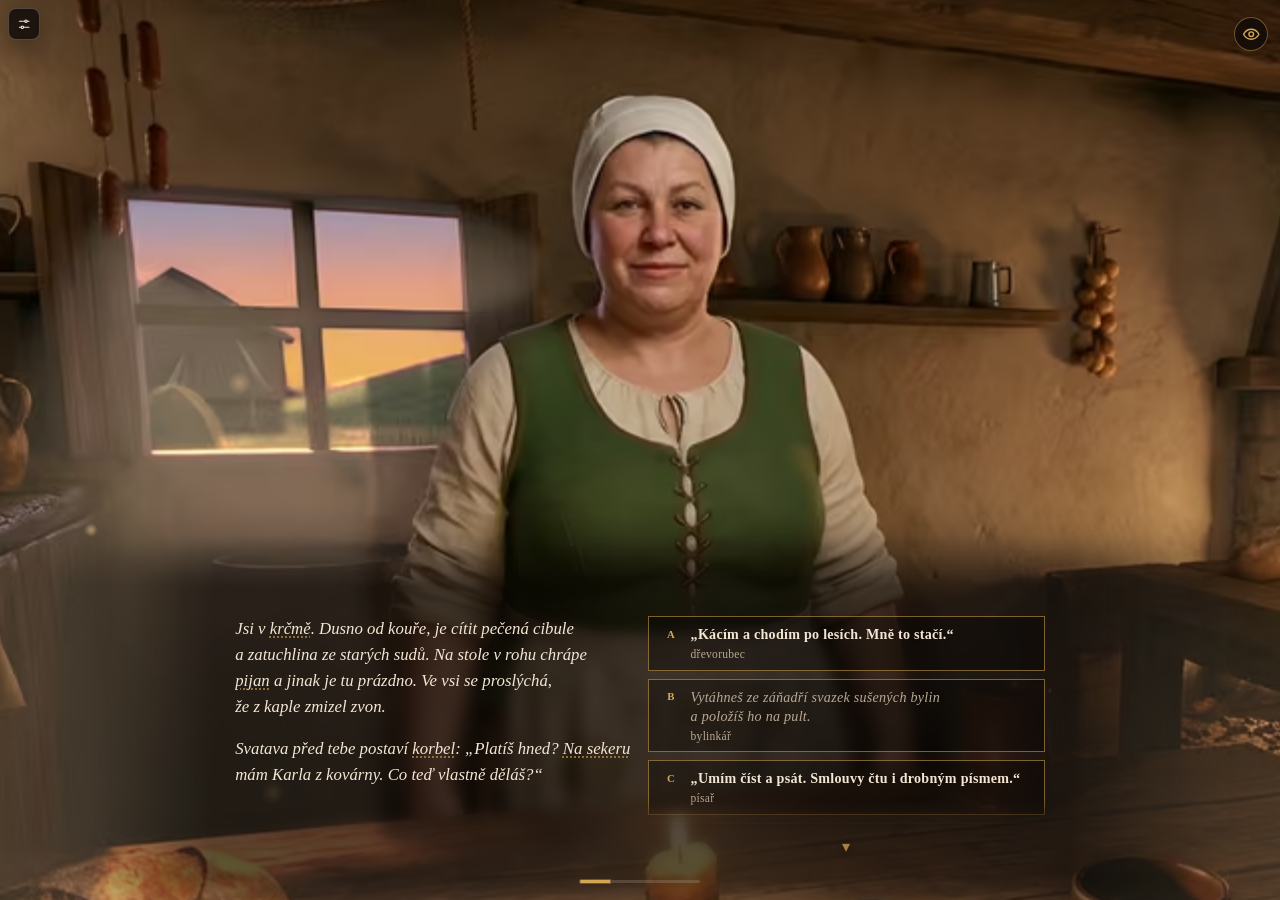
==== commit 9b261d14: "chore: aktualizace výřezu ze soukromého zdroje (2e7a5db)" ====
--- a/2d/index.html
+++ b/2d/index.html
@@ -18,11 +18,36 @@
     (function () {
       document.documentElement.classList.add("boot-pending");
       document.documentElement.classList.add("boot-settling");
+      /* Floating boxes: no open/close transition until two frames after boot (persisted state lands static). */
+      document.documentElement.classList.add("boxes-boot");
       try {
         var s = JSON.parse(sessionStorage.getItem("lom.storybook") || "null");
         if (s && s.peek) document.documentElement.classList.add("boot-peek");
         if (s && s.scenarioId) document.documentElement.classList.add("boot-storybook");
       } catch (e) {}
+      /* Persisted open/closed before first paint (same key shape as uiPrefKey / ClientState.uiKey). */
+      try {
+        var acc = document.documentElement.getAttribute("data-account") || "";
+        if (!acc) {
+          var m = /(?:^|;\s*)lom_account=([^;]*)/.exec(document.cookie || "");
+          if (m) acc = decodeURIComponent(m[1] || "");
+        }
+        if (!acc) acc = "anon";
+        var pref = function (name) {
+          try {
+            var raw = localStorage.getItem("lom.ui." + acc + "." + name);
+            if (raw === "1") return true;
+            if (raw === "0") return false;
+            if (!raw) return true;
+            var j = JSON.parse(raw);
+            return !!(j && (j.collapsed || j.minimized));
+          } catch (err) {
+            return true;
+          }
+        };
+        if (!pref("lom.devBarCollapsed")) document.documentElement.classList.add("boot-box-dev-open");
+        if (!pref("lom.statusBarCollapsed")) document.documentElement.classList.add("boot-box-status-open");
+      } catch (e2) {}
     })();
 
   </script>
@@ -32,7 +57,7 @@
 </head>
 <body>
   <!-- DEV - skrytá mimo file:/localhost, nebo ?dev=0; ?dev=1 / Ctrl+Shift+D ji ukáže -->
-  <aside class="storybook-bar is-collapsed" data-dev-only hidden aria-label="Vývojářský storybook">
+  <aside class="storybook-bar is-collapsed" id="dev-bar" data-dev-only hidden aria-label="Vývojářský storybook">
     <div class="dev-row dev-chrome box-head">
       <button type="button" class="dev-drag has-tip" id="dev-drag" aria-label="Otevřít nebo přesunout panel" aria-expanded="false" aria-controls="dev-detail-panel"><span class="dev-drag-ico" aria-hidden="true"><svg viewBox="0 0 24 24" width="1em" height="1em" fill="none" stroke="currentColor" stroke-width="1.8" stroke-linecap="round" focusable="false"><path d="M4 7h9M17 7h3M4 17h3M11 17h9"/><circle cx="15" cy="7" r="2"/><circle cx="9" cy="17" r="2"/></svg></span></button>
       <span class="dev-drag-slot" aria-hidden="true"></span>
@@ -91,6 +116,20 @@
       </div>
     </div>
   </aside>
+  <script>
+    /* Apply persisted open state on the asides before first paint (html flags from head). */
+    (function () {
+      var root = document.documentElement;
+      var dev = document.getElementById("dev-bar");
+      var st = document.getElementById("status-bar");
+      if (dev && root.classList.contains("boot-box-dev-open")) {
+        dev.classList.remove("is-collapsed", "is-minimized");
+      }
+      if (st && root.classList.contains("boot-box-status-open")) {
+        st.classList.remove("is-collapsed", "is-minimized");
+      }
+    })();
+  </script>
   <!-- Admin switch (top-left, mirror of the eye); shown by app.js only in dev or for an admin session on the world server. Same corner and size as the 2D button in the admin. -->
   <a class="admin-switch has-tip" id="admin-switch" href="/" data-tip="Admin" aria-label="Admin" hidden><svg viewBox="0 0 24 24" aria-hidden="true"><path d="M4 8h13M13.5 4.5 17 8l-3.5 3.5"/><path d="M20 16H7M10.5 12.5 7 16l3.5 3.5"/></svg></a>
 
@@ -130,6 +169,7 @@
   <script src="ui-kit.js"></script>
   <script src="tooltip.js"></script>
   <script src="js/ui/boot-hold.js"></script>
+  <script src="js/ui/prolog-scene.js"></script>
   <script src="app.js"></script>
   <script src="js/ui/peek.js"></script>
   <script src="js/ui/devbar.js"></script>
--- a/2d/ui-tokens.css
+++ b/2d/ui-tokens.css
@@ -25,4 +25,54 @@
   --ui-ok: #6a9e6a;
   --ui-warn: #c9a24a;
   --ui-danger: #c15a4a;
+
+  /* Shared typography for tool surfaces (admin, 3d, 2d dev/status boxes). Player prose keeps Iowan via --ui-font-num. */
+  --ui-font: "Avenir Next", "Segoe UI", system-ui, sans-serif;
+  --ui-font-mono: ui-monospace, "SF Mono", Menlo, Consolas, monospace;
+  /* Display/player stack (Iowan). Tool-surface numbers/logs use --ui-font-mono instead. */
+  --ui-font-num: "Iowan Old Style", "Palatino Linotype", Palatino, Georgia, serif;
+
+  /* Type scale (tool surfaces). Older --ui-fs-* names kept as aliases. */
+  --ui-fs-card: 15px;
+  --ui-fs-section: 12px;
+  --ui-fs-label: 12px;
+  --ui-fs-helper: 11.5px;
+  --ui-fs-body: 13px;
+  --ui-fs-chip: 0.75rem;
+  /* Aliases for prior head/sub names */
+  --ui-fs-head: var(--ui-fs-card);
+  --ui-fs-sub: var(--ui-fs-section);
+
+  --ui-fw-head: 600;
+  --ui-fw-label: 500;
+  --ui-fw-body: 400;
+  --ui-fw-num: 600;
+  --ui-head-tracking: 0.06em;
+  --ui-card-lh: 1.3;
+
+  /* Role colours (admin measured values): one token per role across tool surfaces. */
+  --ui-color-title: rgb(224, 211, 188);
+  --ui-color-section: rgb(143, 129, 110);
+  --ui-color-label: rgb(143, 129, 110);
+  --ui-color-helper: rgb(143, 129, 110);
+
+  /* Compact form controls: one height/radius/size for admin + 2d/dev box + 3d bar. */
+  --ui-control-h: 32px;
+  --ui-control-radius: var(--ui-radius);
+  --ui-control-fs: 13px;
+  /* Alias kept for older rules (admin reset-btn, prior --ui-ctrl-h uses). */
+  --ui-ctrl-h: var(--ui-control-h);
+
+  /* Node map (admin AdminLib.MAP_VB + node radius; 3d sidebar reuses the same geometry). */
+  --ui-map-vb-w: 420;
+  --ui-map-vb-h: 320;
+  --ui-map-aspect: 420 / 320;
+  --ui-map-node-r: 18;
+  --ui-map-node-hit: 26;
 }
+
+@media (pointer: coarse) {
+  :root {
+    --ui-control-h: 40px;
+  }
+}
--- a/2d/tooltip.css
+++ b/2d/tooltip.css
@@ -1,13 +1,18 @@
 /* Shared tooltip styles (tooltip.js): loaded by 2D, Admin and the play page. Fallbacks keep it right where the page has no theme variables. */
 .stat-icon .tip-bubble { display: none !important; }
 .float-tip {
-  display: none;
   position: fixed;
   z-index: 500;
   width: max-content;
   max-width: min(14rem, 70vw);
+  max-height: min(40vh, 16rem);
+  overflow-x: hidden;
+  overflow-y: auto;
+  -webkit-overflow-scrolling: touch;
   display: flex;
+  flex-direction: row;
   align-items: center;
+  gap: 0.35rem;
   padding: 6px 10px;
   border: 1px solid rgba(212, 168, 83, 0.4);
   background: rgba(26, 18, 16, 0.88);
@@ -20,9 +25,30 @@
   pointer-events: none;
   box-shadow: 0 4px 12px rgba(0,0,0,0.4);
   backdrop-filter: blur(3px);
+  border-radius: var(--radius-ui, 3px);
+  /* Hidden until .show: opacity+translate (never display:none flip – that blocked fade and left orphans). */
+  opacity: 0;
+  visibility: hidden;
+  transform: translate(-50%, calc(-100% + 4px));
+  transition:
+    opacity 160ms ease-in,
+    transform 160ms ease-in,
+    visibility 0s linear 160ms;
+}
+.float-tip.show {
+  opacity: 1;
+  visibility: visible;
   transform: translate(-50%, -100%);
-  border-radius: var(--radius-ui, 3px);
-  /* Position is measured while visibility:hidden – no place→clamp jump. */
+  transition:
+    opacity 160ms ease-out,
+    transform 160ms ease-out,
+    visibility 0s linear 0s;
+}
+.float-tip.below {
+  transform: translate(-50%, calc(0.35rem - 4px));
+}
+.float-tip.below.show {
+  transform: translate(-50%, 0.35rem);
 }
 abbr.kodex {
   position: relative;
@@ -31,23 +57,30 @@
   text-underline-offset: 0.2em;
   cursor: help;
 }
-.float-tip.show { display: flex; }
-.float-tip.below { transform: translate(-50%, 0.35rem); }
+/* One layout everywhere: icon left, text right (never stacked in one tip and inline in another). */
 .float-tip .tip-bits {
   display: flex;
+  flex-direction: row;
   flex-wrap: wrap;
   gap: var(--space-1, 0.25rem);
   align-items: center;
+  min-width: 0;
 }
 .float-tip .tip-bit {
   display: inline-flex;
+  flex-direction: row;
   align-items: center;
-  gap: 0.2rem;
+  gap: 0.35rem;
   padding: 0.12rem 0.35rem;
   border: 1px solid rgba(185, 168, 148, 0.28);
   background: rgba(0, 0, 0, 0.35);
   border-radius: 2px;
   max-width: 100%;
+  min-width: 0;
+}
+.float-tip .tip-bit > .tip-ico + .tip-txt,
+.float-tip .tip-bit > .tip-txt {
+  min-width: 0;
 }
 .float-tip .tip-ico {
   display: inline-grid;
@@ -63,3 +96,28 @@
 .has-tip {
   cursor: help;
 }
+@media (prefers-reduced-motion: reduce) {
+  .float-tip,
+  .float-tip.show {
+    transition: none;
+  }
+}
+
+/* Shared corner resize (mountCornerResize in tooltip.js): 2d floating boxes + admin map tips. */
+.float-resize,
+[data-float-resize] {
+  position: absolute;
+  right: 0;
+  bottom: 0;
+  width: 10px;
+  height: 10px;
+  z-index: 6;
+  cursor: nwse-resize;
+  touch-action: none;
+  background: linear-gradient(135deg, transparent 55%, rgba(185, 168, 148, 0.85) 55%);
+  border-radius: 0 0 7px 0;
+  pointer-events: auto;
+}
+.is-resizing {
+  user-select: none;
+}
--- a/2d/styles.css
+++ b/2d/styles.css
@@ -65,8 +65,10 @@
   --hp: #c45c4a;
   --mp: #5a8fc8;
   --ok: #6a9e6a;
-  --font-display: "Palatino Linotype", Palatino, Georgia, serif;
-  --font-ui: "Palatino Linotype", Palatino, Georgia, serif;
+  --font-display: var(--ui-font-num);
+  /* Game prose keeps the display stack; chrome/dev heads use --ui-font via shared head rules. */
+  --font-ui: var(--ui-font-num);
+  --head-tracking: var(--ui-head-tracking);
   --radius: 4px;
   /* spacing palette - jen tyto; žadné ad-hoc rem u margin/padding/gap */
   --space-1: 0.25rem;
@@ -142,8 +144,10 @@
   background: rgba(13, 9, 8, var(--dev-opacity));
   backdrop-filter: none;
   -webkit-backdrop-filter: none;
-  font-size: 0.68rem;
-  color: var(--muted);
+  /* Tool UI: Avenir stack; player prose keeps --font-ui / Iowan outside this box. */
+  font-family: var(--ui-font);
+  font-size: var(--ui-fs-body, 13px);
+  color: var(--ui-color-label, var(--muted));
   overflow: hidden;
   box-shadow: 0 8px 28px rgba(0, 0, 0, calc(0.45 * var(--dev-opacity)));
   /* height:auto + max-height – obě směry (otevřít i sbalit) jdou animovat */
@@ -154,7 +158,22 @@
     border-radius 0.28s ease,
     box-shadow 0.28s ease;
 }
-.storybook-bar.is-dragging { cursor: grabbing; transition: none; }
+/* Refresh: persisted open/closed lands with no width/max-height animation (html.boxes-boot until two rAFs). */
+html.boxes-boot .storybook-bar,
+html.boxes-boot .storybook-bar .dev-body,
+html.boxes-boot .storybook-bar .dev-scroll,
+html.boxes-boot .storybook-bar .dev-chrome,
+html.boxes-boot .storybook-bar .dev-chrome > :not(.dev-drag) {
+  transition: none !important;
+}
+.storybook-bar.is-dragging,
+.storybook-bar.is-resizing { cursor: grabbing; transition: none; }
+.storybook-bar.is-resizing { cursor: nwse-resize; }
+/* Shared corner resize (tooltip.js mountCornerResize): hidden while collapsed to the handle square. */
+.storybook-bar.is-collapsed > .float-resize,
+.storybook-bar.is-minimized > .float-resize,
+.storybook-bar.is-collapsed > [data-float-resize],
+.storybook-bar.is-minimized > [data-float-resize] { display: none; }
 /* sbaleno = jen čtverec; jen width + max-height (bez max-width:2rem → X hardcut) */
 .storybook-bar.is-collapsed,
 .storybook-bar.is-minimized {
@@ -164,13 +183,38 @@
   border-radius: 8px;
   padding: 0;
 }
+/* Inset frame around the scrollport: bar border > .dev-body (pad) > .dev-scroll. */
+.storybook-bar .dev-body {
+  --dev-body-pad: 0.5rem;
+  flex: 1 1 auto;
+  min-height: 0;
+  display: flex;
+  flex-direction: column;
+  box-sizing: border-box;
+  padding: var(--dev-body-pad);
+  position: relative;
+  transition:
+    opacity 0.28s ease,
+    max-height 0.34s cubic-bezier(0.22, 1, 0.36, 1),
+    padding 0.28s ease;
+}
 .storybook-bar .dev-scroll {
   transition:
     opacity 0.28s ease,
     max-height 0.34s cubic-bezier(0.22, 1, 0.36, 1),
-    padding 0.28s ease;
+    padding 0.28s ease,
+    --fade-t 0.28s ease,
+    --fade-b 0.28s ease;
   max-height: min(70vh, 36rem);
   opacity: 1;
+}
+.storybook-bar.is-collapsed .dev-body,
+.storybook-bar.is-minimized .dev-body {
+  padding: 0 !important;
+  max-height: 0 !important;
+  opacity: 0;
+  overflow: hidden !important;
+  pointer-events: none;
 }
 .storybook-bar.is-collapsed .dev-scroll,
 .storybook-bar.is-minimized .dev-scroll {
@@ -231,14 +275,16 @@
   --dev-chrome-h: var(--box-head-h);
   position: sticky;
   top: 0;
-  z-index: 2;
+  /* Above scroll-fade overlays on .dev-scroll (z-index 1). */
+  z-index: 5;
   flex-shrink: 0;
   flex-wrap: nowrap;
   align-items: center;
   gap: 0.3rem;
   /* No top/left inset: the fixed handle sits on the box corner, the row starts right under the border. */
   padding: 0 0.45rem 0 0;
-  background: rgba(13, 9, 8, var(--dev-opacity));
+  /* Opaque chrome: scroll content must never read through the box header. */
+  background: var(--panel-solid);
   border-bottom: 1px solid rgba(185, 168, 148, 0.22);
   backdrop-filter: none;
   -webkit-backdrop-filter: none;
@@ -253,17 +299,31 @@
  * everything with its border-radius (overflow: hidden), so a row never paints square corners outside the box.
  * The intro text of Stav systému is a plain .box-subhead <div> in app markup; it is not a summary, so it scrolls normally.
  */
-.storybook-bar .box-head { position: sticky; top: 0; z-index: 2; }
+.storybook-bar .box-head { position: sticky; top: 0; z-index: 5; }
 .storybook-bar summary.box-subhead,
 .storybook-bar .dev-sys-sec > summary {
   position: sticky;
   top: var(--stick-1);
-  z-index: 3;
+  z-index: 4;
   height: var(--sub-h);
+  min-height: var(--sub-h);
+  max-height: var(--sub-h);
   box-sizing: border-box;
-  margin: 0 -0.5rem;
-  padding: 0 0.5rem;
-  background: rgba(13, 9, 8, var(--dev-opacity));
+  margin: 0;
+  padding: 0 0.35rem;
+  display: flex;
+  align-items: center;
+  font-family: var(--ui-font);
+  font-size: var(--ui-fs-section, 12px);
+  font-weight: var(--ui-fw-head, 600);
+  letter-spacing: var(--ui-head-tracking, 0.06em);
+  text-transform: uppercase;
+  line-height: 1.3;
+  color: var(--ui-color-section, var(--muted));
+  overflow: hidden;
+  /* Solid, not --dev-opacity: a leaving level-2 must not show through this row. */
+  background: var(--panel-solid);
+  scroll-margin-top: 0;
 }
 /* Stav systému: sizes to its content; the list scrolls inside the box (the box max-height keeps it in the viewport). */
 .storybook-bar.status-bar .dev-scroll { max-height: calc(100dvh - 3rem); }
@@ -274,12 +334,16 @@
   overflow: hidden;
   white-space: nowrap;
   text-overflow: ellipsis;
-  font-size: 0.7rem;
-  color: var(--fg);
-}
-/* One optical row: drag / select / ↺ / opacity share the same height + center. */
-.storybook-bar .dev-chrome > .dev-btn,
-.storybook-bar .dev-chrome > .dev-main select,
+  font-family: var(--ui-font);
+  font-size: var(--ui-fs-card, 15px);
+  font-weight: var(--ui-fw-head, 600);
+  letter-spacing: var(--ui-head-tracking, 0.06em);
+  text-transform: uppercase;
+  line-height: var(--ui-card-lh, 1.3);
+  color: var(--ui-color-title, var(--fg));
+}
+/* One optical row: drag stays chrome-tall; select / ↺ share --ui-control-h with in-body controls. */
+.storybook-bar .dev-chrome > .dev-btn:not(.dev-reset),
 .storybook-bar .dev-chrome > .dev-drag {
   box-sizing: border-box;
   height: var(--dev-chrome-h);
@@ -292,7 +356,15 @@
   justify-content: center;
   padding: 0 0.55rem;
   line-height: 1;
-  font-size: 0.85rem;
+  font-size: var(--ui-control-fs);
+}
+.storybook-bar .dev-chrome > .dev-btn.dev-reset {
+  align-self: center;
+  flex: 0 0 auto;
+}
+/* Inset focus ring: bar overflow:hidden would clip the global outline-offset:2px. */
+.storybook-bar .dev-chrome > .dev-btn.dev-reset:focus-visible {
+  outline-offset: -2px;
 }
 .storybook-bar .dev-chrome > .dev-main {
   display: inline-flex;
@@ -302,9 +374,16 @@
 }
 .storybook-bar .dev-chrome > .dev-main select {
   display: block;
-  padding: 0 0.4rem;
-  line-height: var(--dev-chrome-h);
-  font-size: 0.7rem;
+  box-sizing: border-box;
+  height: var(--ui-control-h);
+  min-height: var(--ui-control-h);
+  max-height: var(--ui-control-h);
+  margin: 0;
+  padding: 0 0.5rem;
+  line-height: normal;
+  font-family: var(--ui-font);
+  font-size: var(--ui-control-fs);
+  border-radius: var(--ui-control-radius);
 }
 .storybook-bar .dev-chrome > .dev-opacity {
   display: inline-flex;
@@ -319,15 +398,28 @@
   overflow-x: hidden;
   overflow-y: auto;
   -webkit-overflow-scrolling: touch;
-  /* No top padding: a sticky row sticks at the scrollport edge, so padding above it would show scrolled content. */
-  padding: 0 0.5rem 0.5rem;
+  /* Body supplies the inset from the box border; keep bottom pad so the last line clears the scroll edge (>= 8px). */
+  padding: 0 0 0.625rem;
   display: flex;
   flex-direction: column;
   gap: 0.35rem;
+  box-sizing: border-box;
+  /* Anchors / focus land below the stacked sticky rows (L1 + L2). */
+  scroll-padding-top: calc(var(--stick-2) + var(--sub-h) + 0.5rem);
+  scroll-padding-bottom: 0.5rem;
   /* max-height / opacity / transition: viz pravidla výš (collapse) */
 }
 .storybook-bar .dev-scroll > :first-child {
-  margin-top: 0.35rem;
+  /* First section starts at the scrollport top; sticky chain still pins at top: 0. */
+  margin-top: 0;
+}
+.storybook-bar .dev-scroll > :last-child {
+  margin-bottom: 0;
+}
+/* Section / subsection bodies: never park under the sticky stack at rest. */
+.storybook-bar details.dev-sec[open] > :not(summary),
+.storybook-bar details.dev-sub[open] > :not(summary) {
+  scroll-margin-top: calc(var(--stick-2) + var(--sub-h) + 0.5rem);
 }
 /* Spacer under the fixed handle: keeps the row's first real control where the handle was. */
 .storybook-bar .dev-drag-slot {
@@ -404,17 +496,74 @@
   line-height: 1;
   box-sizing: border-box;
 }
-/* The one reset button (↺): same size and glyph nudge everywhere in the dev box; the chrome row uses it too. */
-.storybook-bar .dev-btn.dev-reset,
-.storybook-bar .dev-chrome > .dev-btn.dev-reset {
-  --dev-reset-size: 1.7rem;
+/* Shared compact controls inside the floating boxes (not player prolog / not the drag handle).
+   Token height + zero vertical pad so glyphs are not clipped; chevron keeps padding-right via the global select rule. */
+.storybook-bar select,
+.storybook-bar button:not(.dev-drag),
+.storybook-bar .dev-btn,
+.storybook-bar .dev-knob select,
+.storybook-bar .dev-main select,
+.storybook-bar .dev-scene-compose select,
+.storybook-bar .dev-obj-state select,
+.storybook-bar input:not([type="checkbox"]):not([type="range"]):not([type="hidden"]) {
+  box-sizing: border-box;
+  height: var(--ui-control-h);
+  min-height: var(--ui-control-h);
+  max-height: var(--ui-control-h);
+  padding: 0 0.5rem;
+  font-family: var(--ui-font);
+  font-size: var(--ui-control-fs);
+  font-weight: var(--ui-fw-body, 400);
+  letter-spacing: normal;
+  text-transform: none;
+  color: var(--fg);
+  border-radius: var(--ui-control-radius);
+  line-height: 1.2;
+  overflow: hidden;
+}
+.storybook-bar input[type="checkbox"] {
+  width: 16px;
+  height: 16px;
+  min-width: 16px;
+  min-height: 16px;
+  margin: 0;
+  accent-color: var(--ui-accent, var(--accent));
+  border-radius: calc(var(--ui-control-radius) * 0.5);
+  vertical-align: middle;
+  flex: 0 0 auto;
+}
+.storybook-bar label,
+.storybook-bar .dev-chk {
+  font-family: var(--ui-font);
+  font-size: var(--ui-fs-label, 12px);
+  font-weight: var(--ui-fw-label, 500);
+  color: var(--ui-color-label, var(--muted));
+  letter-spacing: normal;
+  text-transform: none;
+  align-items: center;
+}
+.storybook-bar input[type="range"] {
+  height: var(--ui-control-h);
+  accent-color: var(--ui-accent, var(--accent));
+}
+/* The one reset button (↺): same --ui-control-h as the chrome select. */
+.storybook-bar .dev-btn.dev-reset {
+  --dev-reset-size: var(--ui-control-h);
   padding: 0;
   width: var(--dev-reset-size);
   min-width: var(--dev-reset-size);
   height: var(--dev-reset-size);
   min-height: var(--dev-reset-size);
-  font-size: 0.95rem;
-  transform: translateY(0.04em);
+  max-height: var(--dev-reset-size);
+  font-size: var(--ui-control-fs);
+  line-height: 1;
+  transform: none;
+  border-radius: var(--ui-control-radius);
+}
+/* One reset only (chrome #dev-reset): hide section / object-card ↺ in the scroll body. */
+.storybook-bar .dev-scroll .dev-reset,
+.storybook-bar .dev-scroll .reset-btn {
+  display: none !important;
 }
 .storybook-bar button,
 .storybook-bar select,
@@ -450,9 +599,18 @@
 body:not(.has-dev) .storybook-bar,
 .storybook-bar[hidden] { display: none !important; }
 .dev-row { display: flex; flex-wrap: wrap; gap: 0.3rem 0.6rem; align-items: center; }
-.dev-knob { display: inline-flex; flex-direction: column; gap: 0.1rem; font-size: 0.6rem; color: var(--muted); }
-.dev-knob select, .dev-main select { font: inherit; font-size: 0.7rem; padding: 0.2rem; background: rgba(0,0,0,0.4); color: var(--fg); border: 1px solid var(--line); max-width: 11rem; }
-.dev-main { flex-direction: row; align-items: center; gap: 0.3rem; font-size: 0.7rem; }
+.dev-knob { display: inline-flex; flex-direction: column; gap: 0.1rem; font-family: var(--ui-font); font-size: var(--ui-fs-label, 12px); font-weight: var(--ui-fw-label, 500); color: var(--ui-color-label, var(--muted)); }
+.dev-knob select, .dev-main select {
+  font-family: var(--ui-font);
+  font-size: var(--ui-control-fs);
+  padding: 0 0.5rem;
+  line-height: normal;
+  background: rgba(0,0,0,0.4);
+  color: var(--fg);
+  border: 1px solid var(--line);
+  max-width: 11rem;
+}
+.dev-main { flex-direction: row; align-items: center; gap: 0.3rem; font-family: var(--ui-font); font-size: var(--ui-fs-label, 12px); font-weight: var(--ui-fw-label, 500); color: var(--ui-color-label, var(--muted)); }
 .dev-main select { max-width: 17rem; }.dev-row.dev-knobs,
 .dev-scene-compose .dev-scene-row {
   align-items: center;
@@ -462,16 +620,28 @@
   display: inline-flex;
   align-items: center;
   justify-content: center;
-  min-height: 1.55rem;
-  padding: 0.15rem 0.45rem;
-  line-height: 1;
+  min-height: var(--ui-control-h);
+  max-height: var(--ui-control-h);
+  height: var(--ui-control-h);
+  padding: 0 0.5rem;
+  line-height: normal;
   box-sizing: border-box;
+  border-radius: var(--ui-control-radius);
+  font-family: var(--ui-font);
+  font-size: var(--ui-control-fs);
 }
 .dev-knob select {
-  min-height: 1.55rem;
+  min-height: var(--ui-control-h);
+  height: var(--ui-control-h);
+  max-height: var(--ui-control-h);
   box-sizing: border-box;
-}
-.dev-chk { display: inline-flex; gap: 0.25rem; align-items: flex-start; white-space: nowrap; cursor: help; }
+  border-radius: var(--ui-control-radius);
+  font-family: var(--ui-font);
+  font-size: var(--ui-control-fs);
+  padding: 0 0.5rem;
+  line-height: normal;
+}
+.dev-chk { display: inline-flex; gap: 0.25rem; align-items: center; white-space: nowrap; cursor: help; }
 /* Ladení: long labels → stack, wrap. */
 .dev-toggles {
   flex-direction: column;
@@ -482,20 +652,22 @@
   white-space: normal;
   line-height: 1.25;
 }
-.dev-detail { display: flex; flex-direction: column; gap: 0.25rem; }
-.dev-sec { padding: 0; }
+.dev-detail { display: flex; flex-direction: column; gap: 0.25rem; padding: 0 0 0.15rem; box-sizing: border-box; }
+.dev-sec { padding: 0 0 0.2rem; box-sizing: border-box; }
 .dev-sec > summary {
   display: flex;
   align-items: center;
   gap: 0.4rem;
   cursor: pointer;
-  font-size: 0.7rem;
+  font-family: var(--ui-font);
+  font-size: var(--ui-fs-section, 12px);
+  font-weight: var(--ui-fw-head, 600);
   text-transform: uppercase;
-  letter-spacing: 0.06em;
-  color: var(--fg);
+  letter-spacing: var(--ui-head-tracking, 0.06em);
+  color: var(--ui-color-section, var(--fg));
   list-style: none;
   padding: 0.2rem 0.1rem;
-  line-height: 1.25;
+  line-height: 1.3;
 }
 .dev-sec > summary::-webkit-details-marker { display: none; }
 .dev-sec[open] > summary { margin-bottom: 0.25rem; }
@@ -515,7 +687,7 @@
   margin: 0;
 }
 .dev-sec[open] > summary::before { transform: translate(0, -0.14rem) rotate(45deg); }
-.dev-note { margin: 0; color: var(--muted); }
+.dev-note { margin: 0; color: var(--ui-color-helper, var(--muted)); font-size: var(--ui-fs-helper, 11.5px); font-weight: var(--ui-fw-body, 400); font-family: var(--ui-font); }
 .dev-world-out {
   margin: 0.35rem 0 0;
   padding: 0.35rem 0.45rem;
@@ -529,36 +701,66 @@
   width: 100%;
   box-sizing: border-box;
 }
-.dev-world-clock-row {
+/* Čas: title above; slider + readout one nowrap flex row (slider flex 1, output fixed). */
+.storybook-bar .dev-world-clock-row {
+  display: flex;
+  flex-wrap: nowrap;
   width: 100%;
-  gap: 0.45rem;
-  align-items: center;
-}
-.dev-world-hour-knob {
-  flex: 1 1 8rem;
-  min-width: 7rem;
-}
-.dev-world-hour-knob input[type="range"] {
+  gap: 0.5rem;
+  align-items: flex-end;
+  /* Clear sticky Čas a počasí + Čas rows (Hodina scény must sit fully below the chain). */
+  scroll-margin-top: calc(var(--stick-2) + var(--sub-h) + 0.5rem);
+  margin-top: 0.35rem;
+  padding-top: 0.15rem;
+}
+.storybook-bar .dev-world-hour-knob {
+  flex: 1 1 auto;
+  min-width: 0;
+  display: flex;
+  flex-direction: column;
+  gap: 0.15rem;
+  font-family: var(--ui-font);
+  font-size: 12px;
+  color: var(--muted);
+  overflow: hidden;
+  scroll-margin-top: calc(var(--stick-2) + var(--sub-h) + 0.5rem);
+}
+/* Keep subsection bodies clear of sticky L2 rows at the same level. */
+.storybook-bar details.dev-sub[open] > summary {
+  margin-bottom: 0.4rem;
+}
+.storybook-bar .dev-world-hour-knob input[type="range"] {
   width: 100%;
-  height: 1.25rem;
+  min-width: 0;
+  max-width: 100%;
+  height: var(--ui-control-h);
   margin: 0;
-  accent-color: var(--accent);
+  accent-color: var(--ui-accent, var(--accent));
   vertical-align: middle;
 }
-.dev-world-hour-label {
-  font: 0.72rem/1 ui-monospace, monospace;
-  color: var(--fg);
-  white-space: nowrap;
-  /* fixed slot (longest text "15:00 · odpoledne"): the slider next to it must not change size while the text does */
-  flex: 0 0 auto;
-  width: 17ch;
-  font-variant-numeric: tabular-nums;
+.storybook-bar .dev-world-hour-label {
+  /* Fixed slot for longest readout ("15:00 · odpoledne"); never shrink so glyphs are not clipped. */
+  flex: 0 0 15ch;
+  width: 15ch;
+  min-width: 15ch;
+  max-width: 15ch;
+  height: var(--ui-control-h);
+  min-height: var(--ui-control-h);
+  max-height: var(--ui-control-h);
+  box-sizing: border-box;
+  padding: 0;
   display: inline-flex;
   align-items: center;
-  min-height: 1.55rem;
-}
-.dev-world-clock-row > .dev-btn {
-  align-self: center;
+  white-space: nowrap;
+  overflow: hidden;
+  font-family: var(--ui-font);
+  font-size: 13px;
+  line-height: normal;
+  font-variant-numeric: tabular-nums;
+  color: var(--fg);
+}
+.storybook-bar .dev-world-clock-row > .dev-btn {
+  align-self: flex-end;
 }
 .dev-world-objects {
   display: flex;
@@ -598,9 +800,15 @@
   color: var(--muted);
 }
 .dev-obj-state select {
-  font: inherit;
-  font-size: 0.68rem;
-  padding: 0.15rem 0.25rem;
+  font-family: var(--ui-font);
+  font-size: var(--ui-control-fs);
+  padding: 0 0.5rem;
+  line-height: normal;
+  min-height: var(--ui-control-h);
+  height: var(--ui-control-h);
+  max-height: var(--ui-control-h);
+  box-sizing: border-box;
+  border-radius: var(--ui-control-radius);
   background: rgba(0, 0, 0, 0.4);
   color: var(--fg);
   border: 1px solid var(--line);
@@ -858,6 +1066,9 @@
   background-size: 100% 100%;
   background-position: center;
   background-repeat: no-repeat;
+  /* Prefer high-quality resampling when the browser downscales a hi-res plate/cutout. */
+  image-rendering: auto;
+  image-rendering: high-quality;
   /* Layers cross-fade in and out (scene-view.js sets opacity); 0 ms under prefers-reduced-motion. */
   transition: opacity var(--scene-fade-ms, 420ms) var(--scene-fade-ease, ease);
 }
@@ -866,6 +1077,9 @@
   display: block;
   width: 100%;
   height: 100%;
+  /* Backing store is sized to CSS × dpr; keep browser resampling high-quality if sizes drift. */
+  image-rendering: auto;
+  image-rendering: high-quality;
 }
 /* Overscan (scene-view.js) scales the stage; the particles follow so flames stay on their candle. */
 .landing-bg.has-scene-compose > .bg-particles {
@@ -885,16 +1099,28 @@
 .storybook-bar details.dev-sub > summary {
   cursor: pointer;
   list-style: none;
-  font-size: 0.65rem;
-  color: var(--muted);
-  letter-spacing: 0.04em;
-  /* level 2 sticky row: starts at the sub-rule (border-left), ends at the scroll area edge */
+  font-family: var(--ui-font);
+  font-size: var(--ui-fs-section, 12px);
+  font-weight: var(--ui-fw-head, 600);
+  text-transform: uppercase;
+  letter-spacing: var(--ui-head-tracking, 0.06em);
+  color: var(--ui-color-section, var(--muted));
+  /* level 2 sticky row: park under level 1 (--stick-2); never share level-1's top slot */
   position: sticky;
   top: var(--stick-2);
-  z-index: 2;
-  margin: 0 -0.5rem 0 -0.6rem;
-  padding: 0.15rem 0.5rem 0.15rem 0.6rem;
-  background: rgba(13, 9, 8, var(--dev-opacity));
+  z-index: 3;
+  height: var(--sub-h);
+  min-height: var(--sub-h);
+  max-height: var(--sub-h);
+  box-sizing: border-box;
+  display: flex;
+  align-items: center;
+  line-height: normal;
+  overflow: hidden;
+  /* Left -0.6rem covers the sub indent rule; scroll has no side pad anymore. */
+  margin: 0 0 0 -0.6rem;
+  padding: 0 0.35rem 0 0.6rem;
+  background: var(--panel-solid);
 }
 .storybook-bar details.dev-sub > summary::-webkit-details-marker { display: none; }
 .storybook-bar details.dev-sub > summary::before { content: "▸ "; }
@@ -916,7 +1142,7 @@
 .storybook-bar [hidden] { display: none !important; }
 .storybook-bar details.dev-sub[data-sub="efekty"] > .dev-scene-compose,
 .storybook-bar details.dev-sub[data-sub="pocasi"] > .dev-scene-compose { border-top: none; margin-top: 0; padding-top: 0; }
-.dev-scene-note { margin: 0; font-size: 0.65rem; color: var(--muted); }
+.dev-scene-note { margin: 0; font-size: var(--ui-fs-helper, 11.5px); font-weight: var(--ui-fw-body, 400); font-family: var(--ui-font); color: var(--ui-color-helper, var(--muted)); }
 .dev-scene-warn { font-size: 0.6rem; color: #d9a066; white-space: nowrap; }
 /* Positions: one row per slot (title left, who + reset right, wraps on a narrow panel). */
 .dev-scene-slots { display: flex; flex-direction: column; gap: 0.3rem; }
@@ -927,14 +1153,22 @@
   justify-content: space-between;
   gap: 0.25rem 0.5rem;
 }
-.dev-scene-compose .dev-scene-slot-show { flex: 1 1 9rem; color: var(--fg); font-size: 0.7rem; text-transform: none; letter-spacing: 0; }
+.dev-scene-compose .dev-scene-slot-show {
+  flex: 1 1 9rem; font-family: var(--ui-font); font-size: var(--ui-fs-label, 12px); font-weight: var(--ui-fw-label, 500);
+  color: var(--ui-color-label, var(--fg)); text-transform: none; letter-spacing: 0;
+}
 .dev-scene-slot-ctl { display: inline-flex; align-items: center; gap: 0.3rem; }
 .dev-scene-compose .dev-scene-slot-ctl select,
 .dev-scene-compose #dev-scene-shot {
-  font: inherit;
-  font-size: 0.7rem;
-  padding: 0.15rem 0.25rem;
-  min-height: 1.55rem;
+  font-family: var(--ui-font);
+  font-size: var(--ui-control-fs);
+  padding: 0 0.5rem;
+  line-height: normal;
+  min-height: var(--ui-control-h);
+  height: var(--ui-control-h);
+  max-height: var(--ui-control-h);
+  box-sizing: border-box;
+  border-radius: var(--ui-control-radius);
   background: rgba(0, 0, 0, 0.4);
   color: var(--fg);
   border: 1px solid var(--line);
@@ -947,12 +1181,13 @@
   display: inline-flex;
   align-items: center;
   gap: 0.35rem;
-  padding: 0.15rem 0.1rem;
+  padding: 0 0.5rem;
   background: none;
   border: none;
   color: var(--fg);
-  font: inherit;
-  font-size: 0.7rem;
+  font-family: var(--ui-font);
+  font-size: var(--ui-control-fs);
+  line-height: normal;
   cursor: pointer;
   margin-right: auto;
 }
@@ -980,7 +1215,7 @@
   display: inline-flex;
   align-items: center;
   gap: 0.3rem;
-  min-height: 1.55rem;
+  min-height: var(--ui-control-h);
   margin: 0;
   line-height: 1.2;
 }
@@ -991,7 +1226,8 @@
   display: inline-flex;
   align-items: center;
   gap: 0.3rem;
-  font-size: 0.75rem;
+  font-family: var(--ui-font);
+  font-size: 12px;
   color: var(--muted);
   min-width: 0;
 }
@@ -1005,10 +1241,13 @@
   min-width: 7.5rem;
   max-width: 11rem;
 }
-.dev-scene-compose .dev-scene-label {
+.dev-scene-compose .dev-scene-label,
+.dev-world-objects > .dev-scene-label {
   margin: 0;
-  font-size: 0.65rem;
-  letter-spacing: 0.04em;
+  font-family: var(--ui-font);
+  font-size: 12px;
+  font-weight: 600;
+  letter-spacing: 0.06em;
   text-transform: uppercase;
   color: var(--muted);
   opacity: 0.85;
@@ -1136,9 +1375,10 @@
 .auth-card {
   border: 1px solid rgba(185, 168, 148, 0.2);
   background: var(--panel);
-  padding: 0.7rem 0.8rem;
+  padding: 0.75rem 0.8rem;
   display: grid;
   gap: var(--space-2);
+  box-sizing: border-box;
   backdrop-filter: blur(var(--panel-blur));
   -webkit-backdrop-filter: blur(var(--panel-blur));
   box-shadow: 0 8px 24px rgba(0, 0, 0, 0.28);
@@ -1240,7 +1480,15 @@
   padding: 1.35rem;
   display: grid;
   gap: 0.75rem;
+  box-sizing: border-box;
   backdrop-filter: blur(8px);
+}
+/* Shared inner pad for generic boxes/cards/panels (bottom included). */
+.box,
+.card,
+.panel:not(.create) {
+  box-sizing: border-box;
+  padding: 0.75rem 0.8rem;
 }
 .actions { display: flex; flex-wrap: wrap; gap: 0.5rem; align-items: center; }
 .choice-stack { display: grid; gap: 0.5rem; }
@@ -1307,9 +1555,74 @@
 }
 .fade-top { --fade-t: var(--fade-size); }
 .fade-bottom { --fade-b: var(--fade-size); }
+/* Instant fade for boot / already-visited prolog steps (no --pf/--fade grow-in). */
+.fade-snap,
+.fade-snap[data-fade],
+.fade-snap.fade-top,
+.fade-snap.fade-bottom,
+.fade-snap .scroll-fade-clip,
+.fade-snap .origin-flow,
+#origins-box.fade-snap .scroll-fade-clip,
+#origins-box.fade-snap .origin-flow {
+  transition: none !important;
+}
 @media (prefers-reduced-motion: reduce) {
   [data-fade], .fade-top, .fade-bottom, .log, .action-scroll { transition: none; }
 }
+/*
+ * Floating boxes (dev / Stav systému): mask on .dev-scroll also faded sticky summaries.
+ * Top fade stays a sticky overlay inside the scroll (z-index 1 < sticky 3–5) so headers stay opaque.
+ * Bottom fade is on .dev-body, parked on the scroll element's bottom edge (above the body pad / box
+ * border), and only paints while .fade-bottom is on (more content below) – never covers the last line at end.
+ */
+.storybook-bar .dev-scroll[data-fade],
+.storybook-bar .dev-scroll.fade-top,
+.storybook-bar .dev-scroll.fade-bottom {
+  -webkit-mask-image: none !important;
+  mask-image: none !important;
+  position: relative;
+}
+.storybook-bar .dev-scroll[data-fade]::before,
+.storybook-bar .dev-scroll[data-fade]::after {
+  content: "";
+  position: sticky;
+  left: 0;
+  right: 0;
+  display: block;
+  height: var(--fade-size, 2.4rem);
+  margin-bottom: calc(-1 * var(--fade-size, 2.4rem));
+  pointer-events: none;
+  z-index: 1;
+  opacity: 0;
+  transition: opacity 0.28s ease;
+  background: linear-gradient(to bottom, rgba(13, 9, 8, var(--dev-opacity)), transparent);
+}
+/* Bottom pseudo on the scroll is inert; real bottom fade is .dev-body::after. */
+.storybook-bar .dev-scroll[data-fade]::after {
+  content: none;
+  display: none;
+  top: auto;
+  bottom: 0;
+  margin-bottom: 0;
+  margin-top: calc(-1 * var(--fade-size, 2.4rem));
+  background: linear-gradient(to top, rgba(13, 9, 8, var(--dev-opacity)), transparent);
+}
+.storybook-bar .dev-scroll.fade-top::before { opacity: 1; top: 0; }
+.storybook-bar .dev-scroll.fade-bottom::after { opacity: 0; }
+.storybook-bar .dev-body::after {
+  content: "";
+  position: absolute;
+  left: var(--dev-body-pad, 0.5rem);
+  right: var(--dev-body-pad, 0.5rem);
+  bottom: var(--dev-body-pad, 0.5rem);
+  height: var(--fade-size, 2.4rem);
+  pointer-events: none;
+  z-index: 2;
+  opacity: 0;
+  transition: opacity 0.28s ease;
+  background: linear-gradient(to top, rgba(13, 9, 8, var(--dev-opacity)), transparent);
+}
+.storybook-bar .dev-body:has(> .dev-scroll.fade-bottom)::after { opacity: 1; }
 /* telegraph - viz níže u combat FX */
 .bar {
   display: grid;
@@ -1698,7 +2011,7 @@
 .auth-card p,
 .prose-beat,
 .origin-text { text-wrap: pretty; }
-.confirm-sheet { width: min(24rem, 100%); gap: 0.6rem; padding: 0.85rem; box-sizing: border-box; }
+.confirm-sheet { width: min(24rem, 100%); gap: 0.6rem; padding: 0.85rem 0.85rem 1rem; box-sizing: border-box; }
 .confirm-sheet p { margin: 0; font-size: 0.88rem; line-height: 1.4; color: var(--muted); }
 .confirm-sheet strong:first-child { color: var(--accent); }
 /* Modal without a header (demo end, back to the prolog start): centred text, balanced lines (nbspCzech keeps the last word with the one before) */
@@ -1731,6 +2044,17 @@
   position: absolute;
   pointer-events: none;
 }
+/* Daypart sky overlays (JS snapshots of ::before/::after while data-phase swaps). */
+.landing-bg > .sky-crossfade {
+  position: absolute;
+  pointer-events: none;
+  opacity: 1;
+}
+@media (prefers-reduced-motion: reduce) {
+  .landing-bg > .sky-crossfade {
+    transition: none !important;
+  }
+}
 /* nebe jen horní pás – slunce/měsíc nikdy na cestě / zemi */
 .landing-bg[data-sky="out"]::before {
   z-index: 1;
@@ -1910,7 +2234,15 @@
     transition: none;
   }
 }
-.dev-group { margin: 0.25rem 0 0; font-size: 0.6rem; letter-spacing: 0.08em; text-transform: uppercase; color: var(--muted); }
+.dev-group {
+  margin: 0.25rem 0 0;
+  font-family: var(--ui-font);
+  font-size: var(--ui-fs-label);
+  font-weight: var(--ui-fw-label, 500);
+  letter-spacing: normal;
+  text-transform: none;
+  color: var(--ui-color-label, var(--muted));
+}
 
 /* hover žlutého (primary) tlačítka: zůstává plné a jen zesvětlí, text tmavý; tmavé (secondary) se jen přibarví */
 @media (hover: hover) {button.btn-primary:hover:not(:disabled):not(.locked):not(.stat-icon),
@@ -3550,7 +3882,13 @@
   will-change: transform, filter, opacity;
   cursor: grab;
   touch-action: none;
-}
+  pointer-events: auto;
+  z-index: 1;
+}
+/*
+ * Eye toggle keeps compose/particles mounted (parallax on the same plate).
+ * Hiding them here used to flash a second bake and jump the camera.
+ */
 [data-screen="origins"].is-peek.is-peek-cover .landing-bg,
 [data-screen="origins"].is-peek-expanding.is-peek-cover .landing-bg {
   background-repeat: no-repeat;
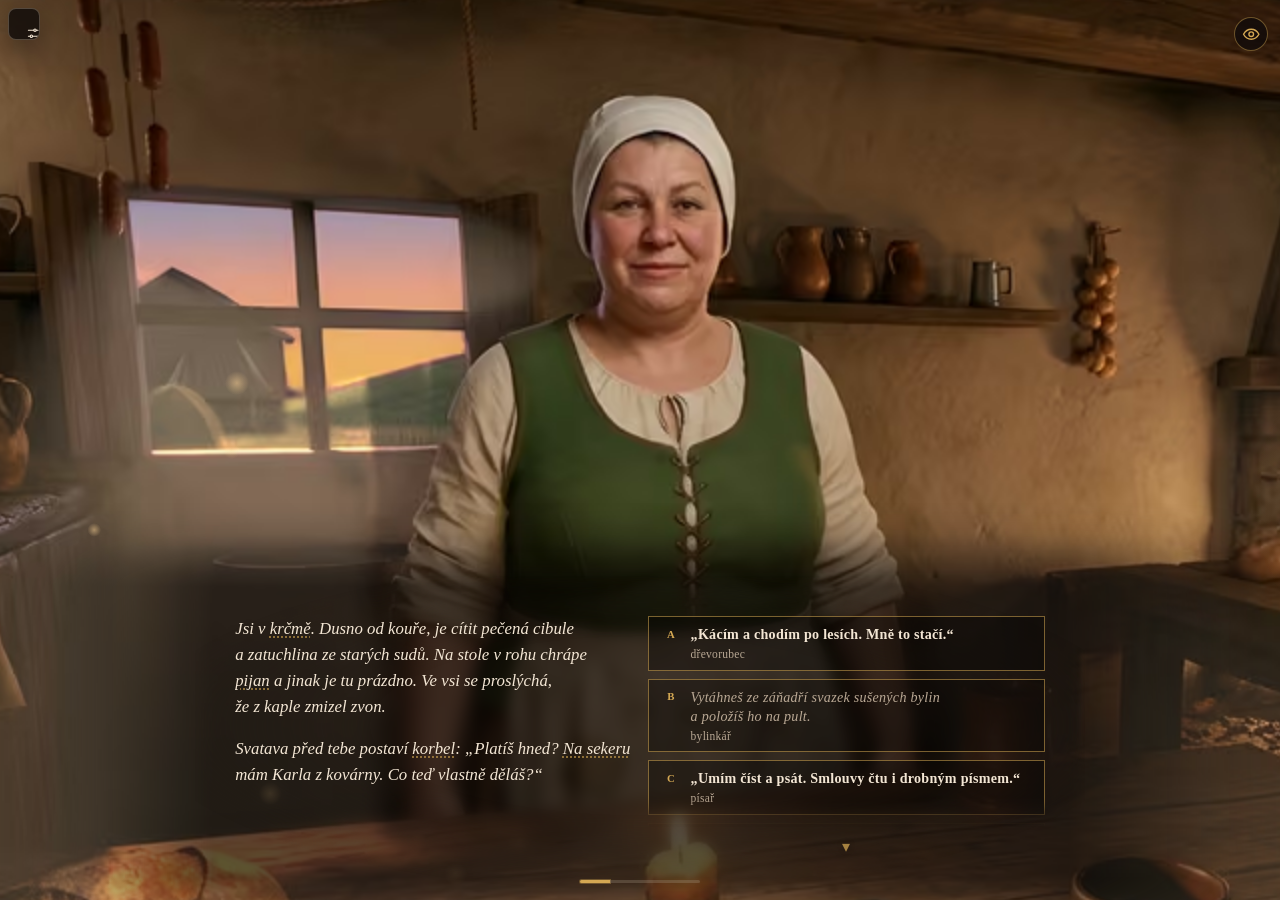
==== commit 776113af: "chore: aktualizace výřezu ze soukromého zdroje (c68a7ef)" ====
--- a/2d/index.html
+++ b/2d/index.html
@@ -2,11 +2,13 @@
 <html lang="cs">
 <head>
   <meta charset="utf-8" />
-  <meta name="viewport" content="width=device-width, initial-scale=1, viewport-fit=cover" />
+  <!-- No viewport-fit=cover: with it iOS draws the page under the status bar and blurs it (gradient strip on the home-screen app). -->
+  <meta name="viewport" content="width=device-width, initial-scale=1" />
   <meta name="theme-color" content="#0a0806" />
   <meta name="mobile-web-app-capable" content="yes" />
   <meta name="apple-mobile-web-app-capable" content="yes" />
-  <meta name="apple-mobile-web-app-status-bar-style" content="black-translucent" />
+  <!-- Dark page: opaque black bar, content starts below it. iOS reads this when the icon is added (re-add to change). -->
+  <meta name="apple-mobile-web-app-status-bar-style" content="black" />
   <meta name="apple-mobile-web-app-title" content="Machala" />
   <link rel="manifest" href="manifest.webmanifest" />
   <link rel="icon" type="image/png" sizes="32x32" href="icons/favicon-32.png" />
@@ -52,52 +54,56 @@
 
   </script>
   <link rel="stylesheet" href="ui-tokens.css" />
+  <link rel="stylesheet" href="ui-dropdown.css" />
   <link rel="stylesheet" href="tooltip.css" />
   <link rel="stylesheet" href="styles.css" />
 </head>
 <body>
   <!-- DEV - skrytá mimo file:/localhost, nebo ?dev=0; ?dev=1 / Ctrl+Shift+D ji ukáže -->
-  <aside class="storybook-bar is-collapsed" id="dev-bar" data-dev-only hidden aria-label="Vývojářský storybook">
+  <aside class="storybook-bar is-collapsed" id="dev-bar" data-dev-only hidden aria-label="Nastavení">
     <div class="dev-row dev-chrome box-head">
       <button type="button" class="dev-drag has-tip" id="dev-drag" aria-label="Otevřít nebo přesunout panel" aria-expanded="false" aria-controls="dev-detail-panel"><span class="dev-drag-ico" aria-hidden="true"><svg viewBox="0 0 24 24" width="1em" height="1em" fill="none" stroke="currentColor" stroke-width="1.8" stroke-linecap="round" focusable="false"><path d="M4 7h9M17 7h3M4 17h3M11 17h9"/><circle cx="15" cy="7" r="2"/><circle cx="9" cy="17" r="2"/></svg></span></button>
       <span class="dev-drag-slot" aria-hidden="true"></span>
-      <div class="dev-knob dev-main">
-        <select id="dev-scenario" aria-label="Předvolba scény (nastaví přepínače)"></select>
-      </div>
-      <button type="button" class="dev-btn dev-reset reset-btn" id="dev-reset" aria-label="Obnovit podle presetu scény" title="Obnovit podle presetu scény">↺</button>
+      <span class="status-bar-title">Nastavení</span>
       <label class="dev-opacity has-tip" data-tip="Průhlednost panelu"><span class="sr-only">Průhlednost</span><input type="range" id="dev-opacity" min="0" max="100" value="100" /></label>
     </div>
     <div class="dev-scroll">
       <div id="dev-detail-panel" class="dev-detail" hidden>
-        <!-- Order: Čas a počasí (subsections Čas, Počasí) → Scéna (Kamera, Pozice, Objekty, Efekty) → Ladění. Stav systému is its own box below.
-             Subsections are nested dev-sub details (indented, open state per browser). Same model as the 3D view (systems/scene-controls.js). -->
+        <!-- Preset row alone at top (not in a section). L1: Čas a počasí, Scéna, Pozice a obsazení, Objekty, Efekty, Vývojářské.
+             Under Scéna: Místnost / Záběr rows, then L2 Kamera. Stav systému is its own box below. -->
+        <div class="dev-cas-row dev-preset-row" id="dev-preset-row">
+          <span class="dev-cas-lbl" id="dev-scenario-lbl">Předvolba</span>
+          <div class="dev-field-ctl dev-main">
+            <select id="dev-scenario" aria-label="Předvolba scény (nastaví přepínače)" aria-labelledby="dev-scenario-lbl"></select>
+            <button type="button" class="dev-btn dev-reset reset-btn" id="dev-reset" aria-label="Obnovit podle presetu scény" title="Obnovit podle presetu scény">↺</button>
+          </div>
+        </div>
         <details class="dev-sec" data-sec="cas" open><summary class="box-subhead">Čas a počasí</summary>
           <details class="dev-sub" data-sub="cas" open><summary>Čas</summary>
-            <div class="dev-row dev-world-clock-row" id="dev-world-clock"></div>
-            <div class="dev-row dev-knobs" data-knob-sec="cas"></div>
+            <div class="dev-cas-row dev-world-clock-row" id="dev-world-clock"></div>
+            <div class="dev-knobs" data-knob-sec="cas"></div>
           </details>
           <details class="dev-sub" data-sub="pocasi" open><summary>Počasí</summary>
             <div class="dev-scene-compose" id="dev-weather"></div>
           </details>
         </details>
         <details class="dev-sec" data-sec="world" open><summary class="box-subhead">Scéna</summary>
-          <div class="dev-row dev-knobs" data-knob-sec="world"></div>
+          <div class="dev-knobs" data-knob-sec="world"></div>
           <details class="dev-sub" data-sub="kamera" open><summary>Kamera</summary>
             <div class="dev-scene-compose" id="dev-scene-camera"></div>
           </details>
-          <details class="dev-sub" data-sub="pozice" open><summary>Pozice a obsazení</summary>
-            <div class="dev-scene-compose" id="dev-scene-compose"></div>
-          </details>
-          <details class="dev-sub" data-sub="objekty" open><summary>Objekty</summary>
-            <div class="dev-world-objects" id="dev-world-objects" aria-live="polite"></div>
-            <pre class="dev-world-out" id="dev-world-out" aria-live="polite"></pre>
-          </details>
-          <details class="dev-sub" data-sub="efekty" open><summary>Efekty</summary>
-            <div class="dev-scene-compose" id="dev-scene-effects"></div>
-          </details>
         </details>
-        <p class="dev-group">Vývojářské</p>
-        <details class="dev-sec" data-sec="debug"><summary class="box-subhead">Ladení</summary><div class="dev-row dev-toggles" id="dev-debug-toggles" role="group" aria-label="Ladení layoutu (dev)"></div></details>
+        <details class="dev-sec" data-sec="pozice" open><summary class="box-subhead">Pozice a obsazení</summary>
+          <div class="dev-scene-compose" id="dev-scene-compose"></div>
+        </details>
+        <details class="dev-sec" data-sec="objekty" open><summary class="box-subhead">Objekty</summary>
+          <div class="dev-world-objects" id="dev-world-objects" aria-live="polite"></div>
+          <pre class="dev-world-out" id="dev-world-out" aria-live="polite"></pre>
+        </details>
+        <details class="dev-sec" data-sec="efekty" open><summary class="box-subhead">Efekty</summary>
+          <div class="dev-scene-compose" id="dev-scene-effects"></div>
+        </details>
+        <details class="dev-sec" data-sec="debug"><summary class="box-subhead">Vývojářské</summary><div class="dev-row dev-toggles" id="dev-debug-toggles" role="group" aria-label="Vývojářské nástroje (dev)"></div></details>
       </div>
       <p id="dev-note" class="dev-note hidden"></p>
     </div>
@@ -165,8 +171,10 @@
   <script src="js/systems/particles.js"></script>
   <script src="js/systems/kodex.js"></script>
   <script src="js/ui/particles-view.js"></script>
+  <script src="js/ui/scene-compose-display.js"></script>
   <script src="js/dev/scenarios.js"></script>
   <script src="ui-kit.js"></script>
+  <script src="js/ui/dropdown.js"></script>
   <script src="tooltip.js"></script>
   <script src="js/ui/boot-hold.js"></script>
   <script src="js/ui/prolog-scene.js"></script>
@@ -178,5 +186,6 @@
   <script src="js/ui/scene-compose-demo.js"></script>
   <script src="app-boot.js"></script>
   <script src="js/ui/pwa-register.js"></script>
+  <script>if (window.Dropdown) Dropdown.auto(document);</script>
 </body>
 </html>
--- a/2d/ui-tokens.css
+++ b/2d/ui-tokens.css
@@ -63,12 +63,35 @@
   /* Alias kept for older rules (admin reset-btn, prior --ui-ctrl-h uses). */
   --ui-ctrl-h: var(--ui-control-h);
 
+  /* Native select / .sel / .ctx-pick: admin character picker is the source of truth. */
+  --ui-select-pad-inline-start: 0.65rem;
+  --ui-select-pad-inline-end: 1.85rem;
+  --ui-select-chevron-inset: 0.65rem;
+  --ui-select-chevron-size: 12px 8px;
+  --ui-select-padding: 0 var(--ui-select-pad-inline-end) 0 var(--ui-select-pad-inline-start);
+
+  /* Compact filter badges (Žurnál / Uživatel chips): shorter than --ui-control-h (max 24px). */
+  --ui-filter-chip-h: 22px;
+  --ui-filter-chip-pad-x: 0.5rem;
+  --ui-filter-chip-fs: var(--ui-fs-chip);
+
   /* Node map (admin AdminLib.MAP_VB + node radius; 3d sidebar reuses the same geometry). */
   --ui-map-vb-w: 420;
   --ui-map-vb-h: 320;
   --ui-map-aspect: 420 / 320;
   --ui-map-node-r: 18;
   --ui-map-node-hit: 26;
+
+  /* Map place/character tooltips (admin .place-pin + 3d host .Map tips): compact card chrome.
+     Icon buttons are 28px square (compact tip; not the 32px --ui-control-h). Same tokens in both hosts. */
+  --ui-map-tip-btn: 28px;
+  --ui-map-tip-icon: 14px;
+  --ui-map-tip-pad: 0.75rem;
+  --ui-map-tip-gap: 0.35rem;
+  --ui-map-tip-label-w: 4.5em;
+  --ui-map-tip-max-w: 220px;
+  --ui-map-tip-max-h: 240px;
+  --ui-map-tip-radius: var(--ui-radius);
 }
 
 @media (pointer: coarse) {
--- a/2d/ui-dropdown.css
+++ b/2d/ui-dropdown.css
@@ -0,0 +1,238 @@
+/*
+ * Shared custom dropdown (2d / 3d / admin).
+ * Visual source of truth: admin character picker (.ctx-pick + .ctx-pop).
+ * Tokens from ui-tokens.css (--ui-select-*, --ui-control-h, colours).
+ */
+
+/* Native select stays in the DOM as the value source; the button is what you see. */
+select.dd-src,
+.dd-src {
+  position: absolute !important;
+  width: 1px !important;
+  height: 1px !important;
+  padding: 0 !important;
+  margin: -1px !important;
+  overflow: hidden !important;
+  clip: rect(0, 0, 0, 0) !important;
+  white-space: nowrap !important;
+  border: 0 !important;
+  opacity: 0 !important;
+  pointer-events: none !important;
+  appearance: none !important;
+  -webkit-appearance: none !important;
+  background: none !important;
+}
+
+.dd-wrap {
+  display: inline-flex;
+  position: relative;
+  /* Floor stops flex/grid shrink-to-zero (width:100% inside indefinite parent). */
+  min-width: 8rem;
+  max-width: 100%;
+  vertical-align: middle;
+}
+
+/* Fill the label / grid cell the same way native pane selects did. */
+label > .dd-wrap,
+.pane .dd-wrap,
+.Card .dd-wrap,
+.tool-panel .dd-wrap,
+.tweak-row .dd-wrap {
+  display: flex;
+  width: 100%;
+  min-width: 8rem;
+  max-width: 100%;
+}
+
+.dd-wrap > .dd-btn {
+  flex: 1 1 auto;
+  min-width: 8rem;
+  width: 100%;
+}
+
+/* Button: same 32px / padding / chevron as the admin character picker. */
+.dd-btn,
+button.dd-btn {
+  appearance: none;
+  -webkit-appearance: none;
+  box-sizing: border-box;
+  display: block;
+  width: auto;
+  min-width: 8rem;
+  max-width: 100%;
+  height: 32px;
+  min-height: 32px;
+  max-height: 32px;
+  margin: 0;
+  padding: var(--ui-select-padding, 0 1.85rem 0 0.65rem);
+  font: inherit;
+  font-family: var(--font-ui, var(--font, inherit));
+  font-size: var(--ui-control-fs, 13px);
+  font-weight: var(--fw-body, 400);
+  line-height: 1.2;
+  color: var(--ink, inherit);
+  text-align: left;
+  text-overflow: ellipsis;
+  overflow: hidden;
+  white-space: nowrap;
+  cursor: pointer;
+  border: 1px solid var(--line, #3a3128);
+  border-radius: var(--ui-control-radius, var(--radius-sm, 6px));
+  background-color: var(--panel, var(--bg, #211c17));
+  background-image: url("data:image/svg+xml,%3Csvg xmlns='http://www.w3.org/2000/svg' width='12' height='8' viewBox='0 0 12 8'%3E%3Cpath d='M1.5 1.5 6 6l4.5-4.5' fill='none' stroke='%238f816e' stroke-width='1.8' stroke-linecap='round' stroke-linejoin='round'/%3E%3C/svg%3E");
+  background-repeat: no-repeat;
+  background-position: right var(--ui-select-chevron-inset, 0.65rem) center;
+  background-size: var(--ui-select-chevron-size, 12px 8px);
+}
+
+.dd-btn:hover,
+.dd-btn:focus-visible {
+  border-color: var(--accent, #d4a853);
+}
+
+.dd-btn:focus {
+  outline: none;
+}
+
+.dd-btn:focus-visible {
+  outline: 2px solid var(--accent, #d4a853);
+  outline-offset: -2px;
+}
+
+.dd-btn:disabled {
+  opacity: 0.45;
+  cursor: not-allowed;
+}
+
+/*
+ * Body-level popup (escapes overflow:hidden / transform ancestors).
+ * Overlay z-index scale (2d + shared chrome):
+ *   scene chrome (peek) 40 · admin-switch 60 · floating boxes (.storybook-bar) 200 ·
+ *   tooltips (.float-tip) 500 · dropdown popup (.dd-pop) 600 (top of overlay scale).
+ */
+.dd-pop,
+.dd-pop.ctx-pop {
+  position: fixed;
+  /* Beat admin.css .ctx-pop { z-index: 40 } (same file may load later). */
+  z-index: 600;
+  box-sizing: border-box;
+  display: flex;
+  flex-direction: column;
+  min-width: max(10rem, 160px);
+  max-height: 70vh;
+  padding: var(--space-2, 0.5rem);
+  background: var(--elev, #1a1612);
+  border: 1px solid var(--line, #3a3128);
+  border-radius: var(--radius, 10px);
+  box-shadow: 0 12px 32px rgba(0, 0, 0, 0.4);
+  color: var(--ink, #f0e6d4);
+  font-family: var(--font-ui, var(--font, inherit));
+  font-size: var(--ui-control-fs, 13px);
+}
+
+.dd-pop[hidden] {
+  display: none !important;
+}
+
+.dd-search {
+  width: 100%;
+  box-sizing: border-box;
+  min-height: var(--touch, 44px);
+  height: auto;
+  max-height: none;
+  margin: 0;
+  padding: 0 0.65rem;
+  font: inherit;
+  color: inherit;
+  background: var(--bg, #12100e);
+  border: 1px solid var(--line, #3a3128);
+  border-radius: var(--ui-control-radius, var(--radius-sm, 6px));
+}
+
+.dd-search:focus {
+  outline: none;
+  border-color: var(--accent, #d4a853);
+}
+
+.dd-list {
+  min-height: 0;
+  margin-top: var(--space-2, 0.5rem);
+  overflow-y: auto;
+  overscroll-behavior: contain;
+}
+
+.dd-pop > .dd-list:first-child {
+  margin-top: 0;
+}
+
+.dd-group + .dd-group {
+  margin-top: var(--space-1, 0.25rem);
+  padding-top: var(--space-1, 0.25rem);
+  border-top: 1px solid var(--line, #3a3128);
+}
+
+.dd-sec {
+  padding: var(--space-2, 0.5rem) 0.65rem var(--space-1, 0.25rem);
+  font-size: 0.72rem;
+  color: var(--dim, #8f816e);
+}
+
+.dd-opt {
+  display: flex;
+  align-items: center;
+  justify-content: space-between;
+  gap: var(--space-2, 0.5rem);
+  min-height: var(--touch, 44px);
+  padding: 0 0.65rem;
+  border-radius: var(--radius-ui, 3px);
+  color: var(--ink, #f0e6d4);
+  cursor: pointer;
+}
+
+.dd-opt.active {
+  background: var(--accent-soft, rgba(212, 168, 83, 0.15));
+}
+
+.dd-opt[aria-selected="true"] {
+  color: var(--accent, #d4a853);
+  font-weight: 600;
+}
+
+.dd-opt.disabled,
+.dd-opt[aria-disabled="true"] {
+  opacity: 0.45;
+  cursor: not-allowed;
+}
+
+.dd-name {
+  min-width: 0;
+  overflow: hidden;
+  text-overflow: ellipsis;
+  white-space: nowrap;
+}
+
+.dd-hint {
+  flex: 0 0 auto;
+  font-size: 0.75rem;
+  color: var(--dim, #8f816e);
+}
+
+.dd-empty {
+  padding: 12px 10px;
+  color: var(--dim, #8f816e);
+}
+
+/* Phones: bottom sheet above the tab bar (same as admin context picker). */
+@media (max-width: 600px) {
+  .dd-pop.dd-sheet,
+  .dd-pop.ctx-pop {
+    left: 0 !important;
+    right: 0;
+    top: auto !important;
+    bottom: calc(var(--nav-h, 56px) + env(safe-area-inset-bottom, 0px));
+    width: auto !important;
+    max-height: 70vh;
+    border-radius: var(--radius-ui, 3px) var(--radius-ui, 3px) 0 0;
+    box-shadow: 0 -8px 24px rgba(0, 0, 0, 0.35);
+  }
+}
--- a/2d/styles.css
+++ b/2d/styles.css
@@ -56,7 +56,7 @@
   --vv-left: 0px;
   /* Full visual viewport; chrome pads with --safe-* (PWA notch / home indicator). */
   --shell-h: var(--vvh);
-  /* Shared scene bezel (letterbox bars, PWA unsafe bands, theme-color). */
+  /* Shared scene bezel (letterbox bars, theme-color). Without viewport-fit=cover the --safe-* insets are 0 on iOS. */
   --scene-void: #0a0806;
   --scene-fade-ms: 420ms;
   /* Shared with SCENE_FADE_EASE in app.js – peek melt/stage/letterbox/bg together. */
@@ -150,10 +150,11 @@
   color: var(--ui-color-label, var(--muted));
   overflow: hidden;
   box-shadow: 0 8px 28px rgba(0, 0, 0, calc(0.45 * var(--dev-opacity)));
-  /* height:auto + max-height – obě směry (otevřít i sbalit) jdou animovat */
+  /* height:auto + max-height – open/close. Width is not transitioned here: animating
+     width from the 2rem handle through mid sizes reflows content tall-then-wide (status box "shot down").
+     Collapsed rules below re-enable width transition only while closing to the handle. */
   height: auto;
   transition:
-    width 0.34s cubic-bezier(0.22, 1, 0.36, 1),
     max-height 0.34s cubic-bezier(0.22, 1, 0.36, 1),
     border-radius 0.28s ease,
     box-shadow 0.28s ease;
@@ -174,14 +175,20 @@
 .storybook-bar.is-minimized > .float-resize,
 .storybook-bar.is-collapsed > [data-float-resize],
 .storybook-bar.is-minimized > [data-float-resize] { display: none; }
-/* sbaleno = jen čtverec; jen width + max-height (bez max-width:2rem → X hardcut) */
+/* sbaleno = jen čtverec; width animates only while collapsing (open snaps to full width first). */
 .storybook-bar.is-collapsed,
 .storybook-bar.is-minimized {
   width: 2rem;
+  min-width: 2rem;
   min-height: 2rem;
   max-height: 2rem;
   border-radius: 8px;
   padding: 0;
+  transition:
+    width 0.34s cubic-bezier(0.22, 1, 0.36, 1),
+    max-height 0.34s cubic-bezier(0.22, 1, 0.36, 1),
+    border-radius 0.28s ease,
+    box-shadow 0.28s ease;
 }
 /* Inset frame around the scrollport: bar border > .dev-body (pad) > .dev-scroll. */
 .storybook-bar .dev-body {
@@ -338,6 +345,7 @@
   font-size: var(--ui-fs-card, 15px);
   font-weight: var(--ui-fw-head, 600);
   letter-spacing: var(--ui-head-tracking, 0.06em);
+  /* Box titles stay uppercase; field / row labels elsewhere use sentence case. */
   text-transform: uppercase;
   line-height: var(--ui-card-lh, 1.3);
   color: var(--ui-color-title, var(--fg));
@@ -510,6 +518,8 @@
   height: var(--ui-control-h);
   min-height: var(--ui-control-h);
   max-height: var(--ui-control-h);
+  min-width: 0;
+  max-width: 100%;
   padding: 0 0.5rem;
   font-family: var(--ui-font);
   font-size: var(--ui-control-fs);
@@ -560,9 +570,9 @@
   transform: none;
   border-radius: var(--ui-control-radius);
 }
-/* One reset only (chrome #dev-reset): hide section / object-card ↺ in the scroll body. */
-.storybook-bar .dev-scroll .dev-reset,
-.storybook-bar .dev-scroll .reset-btn {
+/* One reset only (#dev-reset next to Předvolba): hide section / object-card ↺ in the scroll body. */
+.storybook-bar .dev-scroll .dev-reset:not(#dev-reset),
+.storybook-bar .dev-scroll .reset-btn:not(#dev-reset) {
   display: none !important;
 }
 .storybook-bar button,
@@ -577,18 +587,22 @@
 .storybook-bar .dev-drag { cursor: grab; }
 .storybook-bar .dev-drag:active,
 .storybook-bar.is-dragging .dev-drag { cursor: grabbing; }
-/* veřejná ukázka: jen drag (toggle) / průhlednost + Místo + Doba */
+/* veřejná ukázka: jen drag (toggle) / průhlednost + Místo (+ slider); hide preset / chrome reset */
 .storybook-bar.is-public-demo .dev-main,
+.storybook-bar.is-public-demo .dev-preset-row,
 .storybook-bar.is-public-demo #dev-reset { display: none !important; }
 .storybook-bar.is-public-demo .dev-chrome { border-bottom: none; }
 .storybook-bar.is-public-demo:not(.is-collapsed):not(.is-minimized) .dev-chrome {
   border-bottom: 1px solid rgba(185, 168, 148, 0.22);
 }
-.storybook-bar.is-public-demo .dev-group,
 .storybook-bar.is-public-demo .dev-sec[data-sec="boj"],
 .storybook-bar.is-public-demo .dev-sec[data-sec="debug"],
 .storybook-bar.is-public-demo .dev-sec[data-sec="svet"],
-.storybook-bar.is-public-demo .dev-sub[data-sub="efekty"] { display: none !important; }
+.storybook-bar.is-public-demo .dev-sec[data-sec="pozice"],
+.storybook-bar.is-public-demo .dev-sec[data-sec="objekty"],
+.storybook-bar.is-public-demo .dev-sec[data-sec="efekty"],
+.storybook-bar.is-public-demo .dev-sub[data-sub="efekty"],
+.storybook-bar.is-public-demo .dev-sub[data-sub="kamera"] { display: none !important; }
 .storybook-bar.is-public-demo .dev-sec[data-sec="cas"] > summary,
 .storybook-bar.is-public-demo .dev-sec[data-sec="world"] > summary { display: none; }
 .storybook-bar.is-public-demo .dev-sec[data-sec="cas"],
@@ -599,8 +613,39 @@
 body:not(.has-dev) .storybook-bar,
 .storybook-bar[hidden] { display: none !important; }
 .dev-row { display: flex; flex-wrap: wrap; gap: 0.3rem 0.6rem; align-items: center; }
-.dev-knob { display: inline-flex; flex-direction: column; gap: 0.1rem; font-family: var(--ui-font); font-size: var(--ui-fs-label, 12px); font-weight: var(--ui-fw-label, 500); color: var(--ui-color-label, var(--muted)); }
-.dev-knob select, .dev-main select {
+/* Shared labelled-row grid for the whole dev box: fixed label column + 1fr control column.
+   Shrink the label column when the floating box is narrow so control text is not clipped. */
+.storybook-bar {
+  --dev-label-col: 7.5rem;
+  container-type: inline-size;
+  container-name: lom-devbar;
+}
+@container lom-devbar (max-width: 260px) {
+  .storybook-bar,
+  .dev-detail,
+  .dev-scroll,
+  .dev-cas-pocasi,
+  .dev-knobs,
+  .dev-scene-compose,
+  .dev-world-objects,
+  .dev-preset-row,
+  .dev-cas-row,
+  .dev-scene-slot,
+  .dev-knob,
+  .dev-scene-row {
+    --dev-label-col: 4.25rem;
+  }
+}
+.dev-knob {
+  display: inline-flex;
+  flex-direction: column;
+  gap: 0.1rem;
+  font-family: var(--ui-font);
+  font-size: var(--ui-fs-label, 12px);
+  font-weight: var(--ui-fw-label, 500);
+  color: var(--ui-color-label, var(--muted));
+}
+.dev-knob select, .dev-main select, .dev-field-ctl select {
   font-family: var(--ui-font);
   font-size: var(--ui-control-fs);
   padding: 0 0.5rem;
@@ -608,12 +653,102 @@
   background: rgba(0,0,0,0.4);
   color: var(--fg);
   border: 1px solid var(--line);
-  max-width: 11rem;
-}
-.dev-main { flex-direction: row; align-items: center; gap: 0.3rem; font-family: var(--ui-font); font-size: var(--ui-fs-label, 12px); font-weight: var(--ui-fw-label, 500); color: var(--ui-color-label, var(--muted)); }
-.dev-main select { max-width: 17rem; }.dev-row.dev-knobs,
+}
+.dev-main, .dev-field-ctl {
+  display: flex;
+  flex-direction: row;
+  align-items: center;
+  gap: 0.35rem;
+  min-width: 0;
+  width: 100%;
+  font-family: var(--ui-font);
+  font-size: var(--ui-fs-label, 12px);
+  font-weight: var(--ui-fw-label, 500);
+  color: var(--ui-color-label, var(--muted));
+}
+.dev-row.dev-knobs,
 .dev-scene-compose .dev-scene-row {
   align-items: center;
+}
+/* Scéna / Čas knobs: one column of labelled rows on the shared grid. */
+.storybook-bar .dev-knobs[data-knob-sec="world"],
+.storybook-bar .dev-knobs[data-knob-sec="cas"] {
+  display: flex;
+  flex-direction: column;
+  align-items: stretch;
+  gap: 0.35rem;
+  width: 100%;
+  margin: 0.35rem 0 0;
+  text-align: left;
+}
+.storybook-bar .dev-knobs > .dev-cas-row.dev-knob,
+.storybook-bar .dev-knobs > .dev-knob {
+  display: grid;
+  grid-template-columns: var(--dev-label-col) minmax(0, 1fr);
+  align-items: center;
+  column-gap: 0.6rem;
+  width: 100%;
+  margin: 0;
+  font-family: var(--ui-font);
+  font-size: var(--ui-fs-label, 12px);
+  font-weight: var(--ui-fw-label, 500);
+  color: var(--ui-color-label, var(--muted));
+  text-transform: none;
+  letter-spacing: 0;
+  text-align: left;
+}
+.storybook-bar .dev-knobs .dev-field-ctl {
+  min-width: 0;
+  width: 100%;
+  max-width: 100%;
+  overflow: hidden;
+}
+.storybook-bar .dev-knobs select {
+  width: 100%;
+  min-width: 0;
+  max-width: 100%;
+  box-sizing: border-box;
+}
+/* Preset: standalone top row (not inside a section), same label|control grid as body rows. */
+.storybook-bar .dev-preset-row {
+  display: grid;
+  grid-template-columns: var(--dev-label-col) minmax(0, 1fr);
+  align-items: center;
+  column-gap: 0.6rem;
+  width: 100%;
+  margin: 0.2rem 0 0.35rem;
+  padding: 0 0.35rem;
+  box-sizing: border-box;
+}
+.storybook-bar .dev-preset-row .dev-main,
+.storybook-bar .dev-preset-row .dev-field-ctl {
+  min-width: 0;
+  width: 100%;
+  max-width: 100%;
+  height: var(--ui-control-h);
+  min-height: var(--ui-control-h);
+  max-height: var(--ui-control-h);
+}
+.storybook-bar .dev-preset-row .dev-main select,
+.storybook-bar .dev-preset-row .dev-field-ctl select {
+  flex: 1 1 auto;
+  width: auto;
+  min-width: 0;
+  max-width: none;
+  height: var(--ui-control-h);
+  min-height: var(--ui-control-h);
+  max-height: var(--ui-control-h);
+}
+.storybook-bar .dev-preset-row #dev-reset {
+  flex: 0 0 var(--ui-control-h);
+  width: var(--ui-control-h);
+  min-width: var(--ui-control-h);
+  height: var(--ui-control-h);
+  min-height: var(--ui-control-h);
+  max-height: var(--ui-control-h);
+  display: inline-flex;
+  align-items: center;
+  justify-content: center;
 }
 .dev-row .dev-btn,
 .dev-obj-acts .dev-btn {
@@ -701,49 +836,122 @@
   width: 100%;
   box-sizing: border-box;
 }
-/* Čas: title above; slider + readout one nowrap flex row (slider flex 1, output fixed). */
-.storybook-bar .dev-world-clock-row {
-  display: flex;
-  flex-wrap: nowrap;
-  width: 100%;
-  gap: 0.5rem;
-  align-items: flex-end;
-  /* Clear sticky Čas a počasí + Čas rows (Hodina scény must sit fully below the chain). */
-  scroll-margin-top: calc(var(--stick-2) + var(--sub-h) + 0.5rem);
-  margin-top: 0.35rem;
-  padding-top: 0.15rem;
-}
-.storybook-bar .dev-world-hour-knob {
-  flex: 1 1 auto;
-  min-width: 0;
+/* Flat "Čas a počasí": one section header, then Čas / Počasí rows (no nested details). */
+.storybook-bar .dev-cas-pocasi {
   display: flex;
   flex-direction: column;
-  gap: 0.15rem;
+  align-items: stretch;
+  gap: 0.45rem;
+  margin-top: 0.35rem;
+  width: 100%;
+}
+.storybook-bar .dev-cas-pocasi > .dev-knobs[data-knob-sec="cas"] {
+  display: flex;
+  flex-direction: column;
+  gap: 0.35rem;
+  margin: 0;
+}
+.storybook-bar .dev-cas-row {
+  display: grid;
+  grid-template-columns: var(--dev-label-col) minmax(0, 1fr);
+  align-items: center;
+  column-gap: 0.6rem;
+  row-gap: 0.15rem;
+  width: 100%;
+  margin: 0;
+  text-align: left;
+}
+.storybook-bar .dev-cas-lbl,
+.storybook-bar .dev-cas-row.dev-knob,
+.storybook-bar .dev-knobs .dev-cas-lbl {
   font-family: var(--ui-font);
-  font-size: 12px;
-  color: var(--muted);
+  font-size: var(--ui-fs-label, 12px);
+  font-weight: var(--ui-fw-label, 500);
+  color: var(--ui-color-label, var(--muted));
+  text-transform: none;
+  letter-spacing: 0;
+  text-align: left;
+  justify-self: stretch;
+  min-width: 0;
+  width: 100%;
+  box-sizing: border-box;
+}
+.storybook-bar .dev-cas-row > .sel,
+.storybook-bar .dev-cas-row > select,
+.storybook-bar .dev-cas-row select.sel,
+.storybook-bar .dev-cas-pocasi #dev-scene-weather,
+.storybook-bar .dev-cas-row > .dev-field-ctl,
+.storybook-bar .dev-cas-row > .dev-main {
+  min-width: 0;
+  width: 100%;
+  max-width: 100%;
+  box-sizing: border-box;
   overflow: hidden;
-  scroll-margin-top: calc(var(--stick-2) + var(--sub-h) + 0.5rem);
+}
+.storybook-bar .dev-field-ctl > select,
+.storybook-bar .dev-main > select,
+.storybook-bar .dev-scene-slot-ctl > select {
+  display: block;
+  width: 100%;
+  min-width: 0;
+  max-width: 100%;
+  box-sizing: border-box;
+}
+.storybook-bar .dev-cas-row > .dev-cas-lbl {
+  grid-column: 1;
+}
+.storybook-bar .dev-cas-row > .sel,
+.storybook-bar .dev-cas-row > select,
+.storybook-bar .dev-cas-row > .dev-field-ctl,
+.storybook-bar .dev-cas-row > .dev-main {
+  grid-column: 2;
+}
+/* Čas: label column + (slider + right-aligned value) in the control column. */
+.storybook-bar .dev-world-clock-row {
+  display: grid;
+  grid-template-columns: var(--dev-label-col) minmax(0, 1fr);
+  align-items: center;
+  column-gap: 0.6rem;
+  width: 100%;
+  /* Clear sticky Čas a počasí section header. */
+  scroll-margin-top: calc(var(--stick-1, 0px) + var(--sub-h, 24px) + 0.5rem);
+  margin-top: 0.15rem;
+  padding-top: 0.15rem;
 }
 /* Keep subsection bodies clear of sticky L2 rows at the same level. */
 .storybook-bar details.dev-sub[open] > summary {
   margin-bottom: 0.4rem;
 }
+.storybook-bar .dev-world-clock-row .dev-field-ctl {
+  display: grid;
+  grid-template-columns: minmax(0, 1fr) max-content;
+  align-items: center;
+  column-gap: 0.35rem;
+  min-width: 0;
+  width: 100%;
+  overflow: visible;
+  height: var(--ui-control-h);
+}
+.storybook-bar .dev-world-clock-row input[type="range"],
 .storybook-bar .dev-world-hour-knob input[type="range"] {
+  grid-column: 1;
   width: 100%;
   min-width: 0;
-  max-width: 100%;
+  max-width: none;
   height: var(--ui-control-h);
   margin: 0;
   accent-color: var(--ui-accent, var(--accent));
   vertical-align: middle;
+  box-sizing: border-box;
 }
 .storybook-bar .dev-world-hour-label {
-  /* Fixed slot for longest readout ("15:00 · odpoledne"); never shrink so glyphs are not clipped. */
-  flex: 0 0 15ch;
-  width: 15ch;
-  min-width: 15ch;
-  max-width: 15ch;
+  /* Value sits in the control column (right cell); must not clip (scrollWidth <= clientWidth). */
+  grid-column: 2;
+  position: static;
+  transform: none;
+  width: max-content;
+  min-width: 0;
+  max-width: none;
   height: var(--ui-control-h);
   min-height: var(--ui-control-h);
   max-height: var(--ui-control-h);
@@ -751,16 +959,30 @@
   padding: 0;
   display: inline-flex;
   align-items: center;
+  justify-content: flex-end;
+  text-align: right;
   white-space: nowrap;
-  overflow: hidden;
+  overflow: visible;
   font-family: var(--ui-font);
-  font-size: 13px;
+  font-size: var(--ui-fs-label, 12px);
   line-height: normal;
   font-variant-numeric: tabular-nums;
   color: var(--fg);
-}
-.storybook-bar .dev-world-clock-row > .dev-btn {
-  align-self: flex-end;
+  background: none;
+  pointer-events: none;
+}
+/* Fallback before normalizeDevHourRow runs (column knob from world-demo). */
+.storybook-bar .dev-world-hour-knob {
+  display: grid;
+  grid-template-columns: var(--dev-label-col) minmax(0, 1fr);
+  align-items: center;
+  column-gap: 0.6rem;
+  width: 100%;
+  font-family: var(--ui-font);
+  font-size: var(--ui-fs-label, 12px);
+  font-weight: var(--ui-fw-label, 500);
+  color: var(--ui-color-label, var(--muted));
+  text-align: left;
 }
 .dev-world-objects {
   display: flex;
@@ -798,6 +1020,8 @@
   gap: 0.3rem;
   font-size: 0.6rem;
   color: var(--muted);
+  text-transform: none;
+  letter-spacing: 0;
 }
 .dev-obj-state select {
   font-family: var(--ui-font);
@@ -1089,21 +1313,22 @@
 .landing-bg.has-scene-compose {
   background-color: #140e0c;
 }
-/* Čas a počasí, Scéna: collapsible subsections (Čas, Počasí, Kamera, Pozice a obsazení, Objekty, Efekty); open state per browser (localStorage).
-   Indented with a thin left rule so the nesting under the section reads at a glance. */
+/* Čas a počasí, Scéna: collapsible subsections; open state per browser (localStorage).
+   No side indent: labelled rows share one left edge with the rest of the panel. Nesting = L2 sticky + chevron. */
 .storybook-bar details.dev-sub {
   margin: 0.25rem 0 0;
-  padding: 0.1rem 0 0.15rem 0.6rem;
-  border-left: 1px solid color-mix(in srgb, var(--muted) 35%, transparent);
+  padding: 0.1rem 0 0.15rem;
+  border-left: none;
 }
 .storybook-bar details.dev-sub > summary {
   cursor: pointer;
   list-style: none;
   font-family: var(--ui-font);
   font-size: var(--ui-fs-section, 12px);
-  font-weight: var(--ui-fw-head, 600);
-  text-transform: uppercase;
-  letter-spacing: var(--ui-head-tracking, 0.06em);
+  /* L2: normal case + semibold; only L1 section headers use uppercase. */
+  font-weight: 600;
+  text-transform: none;
+  letter-spacing: normal;
   color: var(--ui-color-section, var(--muted));
   /* level 2 sticky row: park under level 1 (--stick-2); never share level-1's top slot */
   position: sticky;
@@ -1115,16 +1340,32 @@
   box-sizing: border-box;
   display: flex;
   align-items: center;
+  gap: 0.35rem;
   line-height: normal;
   overflow: hidden;
-  /* Left -0.6rem covers the sub indent rule; scroll has no side pad anymore. */
-  margin: 0 0 0 -0.6rem;
-  padding: 0 0.35rem 0 0.6rem;
+  margin: 0;
+  /* Same horizontal inset as level-1 .box-subhead */
+  padding: 0 0.35rem;
   background: var(--panel-solid);
+  text-align: left;
 }
 .storybook-bar details.dev-sub > summary::-webkit-details-marker { display: none; }
-.storybook-bar details.dev-sub > summary::before { content: "▸ "; }
-.storybook-bar details.dev-sub[open] > summary::before { content: "▾ "; }
+.storybook-bar details.dev-sub > summary::before {
+  content: "";
+  box-sizing: border-box;
+  width: 0.4rem;
+  height: 0.4rem;
+  border-right: 1.5px solid currentColor;
+  border-bottom: 1.5px solid currentColor;
+  transform: translate(-0.14rem, 0) rotate(-45deg);
+  transform-origin: 50% 50%;
+  transition: transform 0.15s;
+  flex-shrink: 0;
+  margin: 0;
+}
+.storybook-bar details.dev-sub[open] > summary::before {
+  transform: translate(0, -0.14rem) rotate(45deg);
+}
 /* Column of sub-blocks, everything left aligned. (It used to carry .dev-row too, whose align-items:center centred
    every child of the column: that was the centred "Efekty" block.) */
 .dev-scene-compose {
@@ -1141,23 +1382,57 @@
 .dev-scene-compose:empty { display: none; }
 .storybook-bar [hidden] { display: none !important; }
 .storybook-bar details.dev-sub[data-sub="efekty"] > .dev-scene-compose,
-.storybook-bar details.dev-sub[data-sub="pocasi"] > .dev-scene-compose { border-top: none; margin-top: 0; padding-top: 0; }
+.storybook-bar details.dev-sub[data-sub="kamera"] > .dev-scene-compose,
+.storybook-bar details.dev-sec[data-sec="pozice"] > .dev-scene-compose,
+.storybook-bar details.dev-sec[data-sec="efekty"] > .dev-scene-compose,
+.storybook-bar .dev-cas-pocasi > .dev-scene-compose {
+  border-top: none;
+  margin-top: 0;
+  padding-top: 0;
+}
+/* Section body inset matches L1/L2 header text (0.35rem) so control columns share one x. */
+.storybook-bar details.dev-sec > .dev-cas-pocasi,
+.storybook-bar details.dev-sec > .dev-knobs,
+.storybook-bar details.dev-sec > .dev-scene-compose,
+.storybook-bar details.dev-sec > .dev-world-objects,
+.storybook-bar details.dev-sec > .dev-world-out,
+.storybook-bar details.dev-sec > .dev-row.dev-toggles,
+.storybook-bar details.dev-sub > .dev-scene-compose {
+  padding-left: 0.35rem;
+  padding-right: 0.35rem;
+  box-sizing: border-box;
+}
 .dev-scene-note { margin: 0; font-size: var(--ui-fs-helper, 11.5px); font-weight: var(--ui-fw-body, 400); font-family: var(--ui-font); color: var(--ui-color-helper, var(--muted)); }
 .dev-scene-warn { font-size: 0.6rem; color: #d9a066; white-space: nowrap; }
-/* Positions: one row per slot (title left, who + reset right, wraps on a narrow panel). */
-.dev-scene-slots { display: flex; flex-direction: column; gap: 0.3rem; }
+/* Positions: one labelled row per slot on the shared grid (title | cast select). */
+.dev-scene-slots { display: flex; flex-direction: column; gap: 0.3rem; width: 100%; }
 .dev-scene-compose .dev-scene-slot {
+  display: grid;
+  grid-template-columns: var(--dev-label-col) minmax(0, 1fr);
+  align-items: center;
+  column-gap: 0.6rem;
+  width: 100%;
+}
+.dev-scene-compose .dev-scene-slot-show {
+  grid-column: 1;
+  min-width: 0;
+  width: 100%;
+  font-family: var(--ui-font);
+  font-size: var(--ui-fs-label, 12px);
+  font-weight: var(--ui-fw-label, 500);
+  color: var(--ui-color-label, var(--fg));
+  text-transform: none;
+  letter-spacing: 0;
+  text-align: left;
+}
+.dev-scene-slot-ctl {
+  grid-column: 2;
   display: flex;
-  flex-wrap: wrap;
-  align-items: center;
-  justify-content: space-between;
-  gap: 0.25rem 0.5rem;
-}
-.dev-scene-compose .dev-scene-slot-show {
-  flex: 1 1 9rem; font-family: var(--ui-font); font-size: var(--ui-fs-label, 12px); font-weight: var(--ui-fw-label, 500);
-  color: var(--ui-color-label, var(--fg)); text-transform: none; letter-spacing: 0;
-}
-.dev-scene-slot-ctl { display: inline-flex; align-items: center; gap: 0.3rem; }
+  align-items: center;
+  gap: 0.3rem;
+  min-width: 0;
+  width: 100%;
+}
 .dev-scene-compose .dev-scene-slot-ctl select,
 .dev-scene-compose #dev-scene-shot {
   font-family: var(--ui-font);
@@ -1172,8 +1447,16 @@
   background: rgba(0, 0, 0, 0.4);
   color: var(--fg);
   border: 1px solid var(--line);
-}
-.dev-scene-compose #dev-scene-shot { flex: 1 1 10rem; min-width: 0; max-width: 15rem; }
+  width: 0;
+  min-width: 100%;
+  max-width: 100%;
+}
+.dev-scene-compose #dev-scene-shot {
+  width: 0;
+  min-width: 100%;
+  max-width: 100%;
+  box-sizing: border-box;
+}
 /* Effect block: header = open/close, on switch, reset; details below, left aligned. */
 .dev-fx { display: flex; flex-direction: column; gap: 0.35rem; }
 .dev-fx-head { display: flex; align-items: center; gap: 0.5rem; }
@@ -1201,15 +1484,64 @@
   transition: transform 0.15s;
 }
 .dev-fx-toggle[aria-expanded="true"]::before { transform: translate(0, -0.1rem) rotate(45deg); }
-.dev-fx-on { font-size: 0.65rem; text-transform: none; letter-spacing: 0; }
-.dev-fx-body { display: flex; flex-direction: column; align-items: stretch; gap: 0.35rem; padding-left: 0.2rem; }
+.dev-fx-on {
+  font-family: var(--ui-font);
+  font-size: var(--ui-fs-label, 12px);
+  font-weight: var(--ui-fw-label, 500);
+  color: var(--ui-color-label, var(--muted));
+  text-transform: none;
+  letter-spacing: 0;
+  display: inline-flex;
+  align-items: center;
+  gap: 0.3rem;
+  min-height: var(--ui-control-h);
+  height: var(--ui-control-h);
+}
+.dev-fx-body { display: flex; flex-direction: column; align-items: stretch; gap: 0.35rem; padding-left: 0; }
+/* Checkbox rows: control column is a 32px-tall centered track. */
+.storybook-bar .dev-chk,
+.storybook-bar .dev-toggles .dev-chk,
+.storybook-bar .dev-scene-slot-show {
+  min-height: var(--ui-control-h);
+  height: var(--ui-control-h);
+  display: inline-flex;
+  align-items: center;
+  gap: 0.3rem;
+  font-family: var(--ui-font);
+  font-size: var(--ui-fs-label, 12px);
+  font-weight: var(--ui-fw-label, 500);
+  color: var(--ui-color-label, var(--muted));
+  box-sizing: border-box;
+}
 .dev-fx-body[hidden] { display: none; }
 .dev-obj-head--controls { justify-content: flex-start; }
 .dev-scene-compose .dev-scene-row {
-  display: flex;
-  flex-wrap: wrap;
-  align-items: center;
-  gap: 0.35rem 0.65rem;
+  display: grid;
+  grid-template-columns: var(--dev-label-col) minmax(0, 1fr);
+  align-items: center;
+  column-gap: 0.6rem;
+  width: 100%;
+}
+.dev-scene-compose .dev-scene-row > .dev-cas-lbl {
+  grid-column: 1;
+  min-width: 0;
+  width: 100%;
+  box-sizing: border-box;
+  font-family: var(--ui-font);
+  font-size: var(--ui-fs-label, 12px);
+  font-weight: var(--ui-fw-label, 500);
+  color: var(--ui-color-label, var(--muted));
+  text-transform: none;
+  letter-spacing: 0;
+  text-align: left;
+}
+.dev-scene-compose .dev-scene-row > select,
+.dev-scene-compose .dev-scene-row > .dev-field-ctl {
+  grid-column: 2;
+  width: 0;
+  min-width: 100%;
+  max-width: 100%;
+  box-sizing: border-box;
 }
 .dev-scene-compose .dev-scene-row label {
   display: inline-flex;
@@ -1227,48 +1559,74 @@
   align-items: center;
   gap: 0.3rem;
   font-family: var(--ui-font);
-  font-size: 12px;
-  color: var(--muted);
+  font-size: var(--ui-fs-label, 12px);
+  font-weight: var(--ui-fw-label, 500);
+  color: var(--ui-color-label, var(--muted));
   min-width: 0;
 }
 .dev-scene-compose .dev-knob {
-  display: inline-flex;
-  flex-direction: row;
-  align-items: center;
-  gap: 0.35rem;
+  display: grid;
+  grid-template-columns: var(--dev-label-col) minmax(0, 1fr);
+  align-items: center;
+  column-gap: 0.6rem;
+  width: 100%;
 }
 .dev-scene-compose .dev-knob select {
-  min-width: 7.5rem;
-  max-width: 11rem;
-}
-.dev-scene-compose .dev-scene-label,
+  width: 0;
+  min-width: 100%;
+  max-width: 100%;
+  box-sizing: border-box;
+}
+/* Duplicate in-body titles (Kamera / Pozice / Objekty) – parent summary is the only header. */
+#dev-scene-camera .dev-scene-head,
+#dev-scene-compose .dev-scene-head,
 .dev-world-objects > .dev-scene-label {
+  display: none !important;
+}
+/* In-body section labels (not L1 sticky headers): sentence case, not uppercase. */
+.dev-scene-compose .dev-scene-label {
   margin: 0;
   font-family: var(--ui-font);
-  font-size: 12px;
-  font-weight: 600;
-  letter-spacing: 0.06em;
-  text-transform: uppercase;
-  color: var(--muted);
-  opacity: 0.85;
+  font-size: var(--ui-fs-section, 12px);
+  font-weight: var(--ui-fw-head, 600);
+  letter-spacing: 0;
+  text-transform: none;
+  color: var(--ui-color-section, var(--muted));
+  text-align: left;
 }
 .dev-scene-compose .dev-knob.dev-range {
   display: grid;
-  grid-template-columns: 4.4rem minmax(0, 1fr) 3.2rem;
-  align-items: center;
-  gap: 0.4rem;
-}
-.dev-scene-compose .dev-range input[type="range"] {
+  grid-template-columns: var(--dev-label-col) minmax(0, 1fr);
+  align-items: center;
+  column-gap: 0.6rem;
+  width: 100%;
+  position: relative;
+}
+.dev-scene-compose .dev-knob.dev-range > input[type="range"] {
+  grid-column: 2;
   width: 100%;
   min-width: 0;
-}
-.dev-scene-compose .dev-range output {
+  box-sizing: border-box;
+}
+.dev-scene-compose .dev-knob.dev-range > output {
+  position: absolute;
+  right: 0;
+  top: 50%;
+  transform: translateY(-50%);
+  height: var(--ui-control-h);
+  min-width: 3.2rem;
+  display: inline-flex;
+  align-items: center;
+  justify-content: flex-end;
   text-align: right;
   font: 0.65rem ui-monospace, monospace;
+  padding-left: 0.35rem;
+  background: linear-gradient(90deg, transparent, var(--panel-solid) 35%);
+  pointer-events: none;
 }
 .dev-scene-compose .dev-scene-row input[type="range"] {
-  flex: 0 1 4.5rem;
-  min-width: 2.5rem;
+  width: 100%;
+  min-width: 0;
 }
 /* Fixed two-line readout: its text can change with the plate, the box below keeps its place (no jump). */
 .dev-scene-readout {
@@ -1571,9 +1929,8 @@
 }
 /*
  * Floating boxes (dev / Stav systému): mask on .dev-scroll also faded sticky summaries.
- * Top fade stays a sticky overlay inside the scroll (z-index 1 < sticky 3–5) so headers stay opaque.
- * Bottom fade is on .dev-body, parked on the scroll element's bottom edge (above the body pad / box
- * border), and only paints while .fade-bottom is on (more content below) – never covers the last line at end.
+ * Top and bottom fades live on .dev-body (above the body pad / box border), each only while
+ * .fade-top / .fade-bottom is on. Sticky summaries (z 3–5) stay above the overlays (z 2).
  */
 .storybook-bar .dev-scroll[data-fade],
 .storybook-bar .dev-scroll.fade-top,
@@ -1582,46 +1939,33 @@
   mask-image: none !important;
   position: relative;
 }
+/* Scroll pseudos are inert; real edge fades are .dev-body::before / ::after. */
 .storybook-bar .dev-scroll[data-fade]::before,
-.storybook-bar .dev-scroll[data-fade]::after {
-  content: "";
-  position: sticky;
-  left: 0;
-  right: 0;
-  display: block;
-  height: var(--fade-size, 2.4rem);
-  margin-bottom: calc(-1 * var(--fade-size, 2.4rem));
-  pointer-events: none;
-  z-index: 1;
-  opacity: 0;
-  transition: opacity 0.28s ease;
-  background: linear-gradient(to bottom, rgba(13, 9, 8, var(--dev-opacity)), transparent);
-}
-/* Bottom pseudo on the scroll is inert; real bottom fade is .dev-body::after. */
 .storybook-bar .dev-scroll[data-fade]::after {
   content: none;
   display: none;
-  top: auto;
-  bottom: 0;
-  margin-bottom: 0;
-  margin-top: calc(-1 * var(--fade-size, 2.4rem));
-  background: linear-gradient(to top, rgba(13, 9, 8, var(--dev-opacity)), transparent);
-}
-.storybook-bar .dev-scroll.fade-top::before { opacity: 1; top: 0; }
-.storybook-bar .dev-scroll.fade-bottom::after { opacity: 0; }
+}
+.storybook-bar .dev-body::before,
 .storybook-bar .dev-body::after {
   content: "";
   position: absolute;
   left: var(--dev-body-pad, 0.5rem);
   right: var(--dev-body-pad, 0.5rem);
-  bottom: var(--dev-body-pad, 0.5rem);
   height: var(--fade-size, 2.4rem);
   pointer-events: none;
   z-index: 2;
   opacity: 0;
   transition: opacity 0.28s ease;
+}
+.storybook-bar .dev-body::before {
+  top: var(--dev-body-pad, 0.5rem);
+  background: linear-gradient(to bottom, rgba(13, 9, 8, var(--dev-opacity)), transparent);
+}
+.storybook-bar .dev-body::after {
+  bottom: var(--dev-body-pad, 0.5rem);
   background: linear-gradient(to top, rgba(13, 9, 8, var(--dev-opacity)), transparent);
 }
+.storybook-bar .dev-body:has(> .dev-scroll.fade-top)::before { opacity: 1; }
 .storybook-bar .dev-body:has(> .dev-scroll.fade-bottom)::after { opacity: 1; }
 /* telegraph - viz níže u combat FX */
 .bar {
@@ -2234,14 +2578,18 @@
     transition: none;
   }
 }
+/* Legacy group label: same level-1 section look (uppercase small) if still present. */
 .dev-group {
   margin: 0.25rem 0 0;
+  padding: 0 0.35rem;
   font-family: var(--ui-font);
-  font-size: var(--ui-fs-label);
-  font-weight: var(--ui-fw-label, 500);
-  letter-spacing: normal;
-  text-transform: none;
-  color: var(--ui-color-label, var(--muted));
+  font-size: var(--ui-fs-section, 12px);
+  font-weight: var(--ui-fw-head, 600);
+  letter-spacing: var(--ui-head-tracking, 0.06em);
+  text-transform: uppercase;
+  color: var(--ui-color-section, var(--muted));
+  text-align: left;
+  line-height: 1.3;
 }
 
 /* hover žlutého (primary) tlačítka: zůstává plné a jen zesvětlí, text tmavý; tmavé (secondary) se jen přibarví */
@@ -3816,16 +4164,38 @@
   display: none;
 }
 
-/* One select look for every native select in the 2D (dev box, scenario picker …): chevron with room, never glued to the edge.
-   !important beats the many per-box select rules above, which set their own padding and background shorthands. */
-select {
+/* Dropdown trigger look for every enhanced select in the 2D (dev box, scenario picker …):
+   .dd-btn / .sel share --ui-control-h + --ui-select-* from ui-tokens.css (ui-dropdown.css owns the rest). */
+.dd-btn,
+.sel {
   appearance: none;
   -webkit-appearance: none;
-  padding-right: 1.7em !important;
+  box-sizing: border-box;
+  height: var(--ui-control-h);
+  min-height: var(--ui-control-h);
+  max-height: var(--ui-control-h);
+  padding: var(--ui-select-padding) !important;
   background-image: url("data:image/svg+xml,%3Csvg xmlns='http://www.w3.org/2000/svg' width='12' height='8' viewBox='0 0 12 8'%3E%3Cpath d='M1.5 1.5 6 6l4.5-4.5' fill='none' stroke='%23b9a894' stroke-width='1.8' stroke-linecap='round' stroke-linejoin='round'/%3E%3C/svg%3E") !important;
   background-repeat: no-repeat !important;
-  background-position: right 0.55em center !important;
-  background-size: 0.75em 0.5em !important;
+  background-position: right var(--ui-select-chevron-inset) center !important;
+  background-size: var(--ui-select-chevron-size) !important;
+}
+.storybook-bar .dd-wrap {
+  flex: 1 1 auto;
+  min-width: 8rem;
+  max-width: 100%;
+}
+.storybook-bar .dev-field-ctl > .dd-wrap,
+.storybook-bar .dev-main > .dd-wrap,
+.storybook-bar .dev-scene-slot-ctl > .dd-wrap {
+  display: flex;
+  width: 100%;
+  min-width: 8rem;
+  max-width: 100%;
+  box-sizing: border-box;
+}
+.storybook-bar .dd-btn {
+  min-width: 8rem;
 }
 
 /* Cmd+R: nejdřív tma (layout drží), po init krátký fade-in (boot-ready, max 120 ms). */
